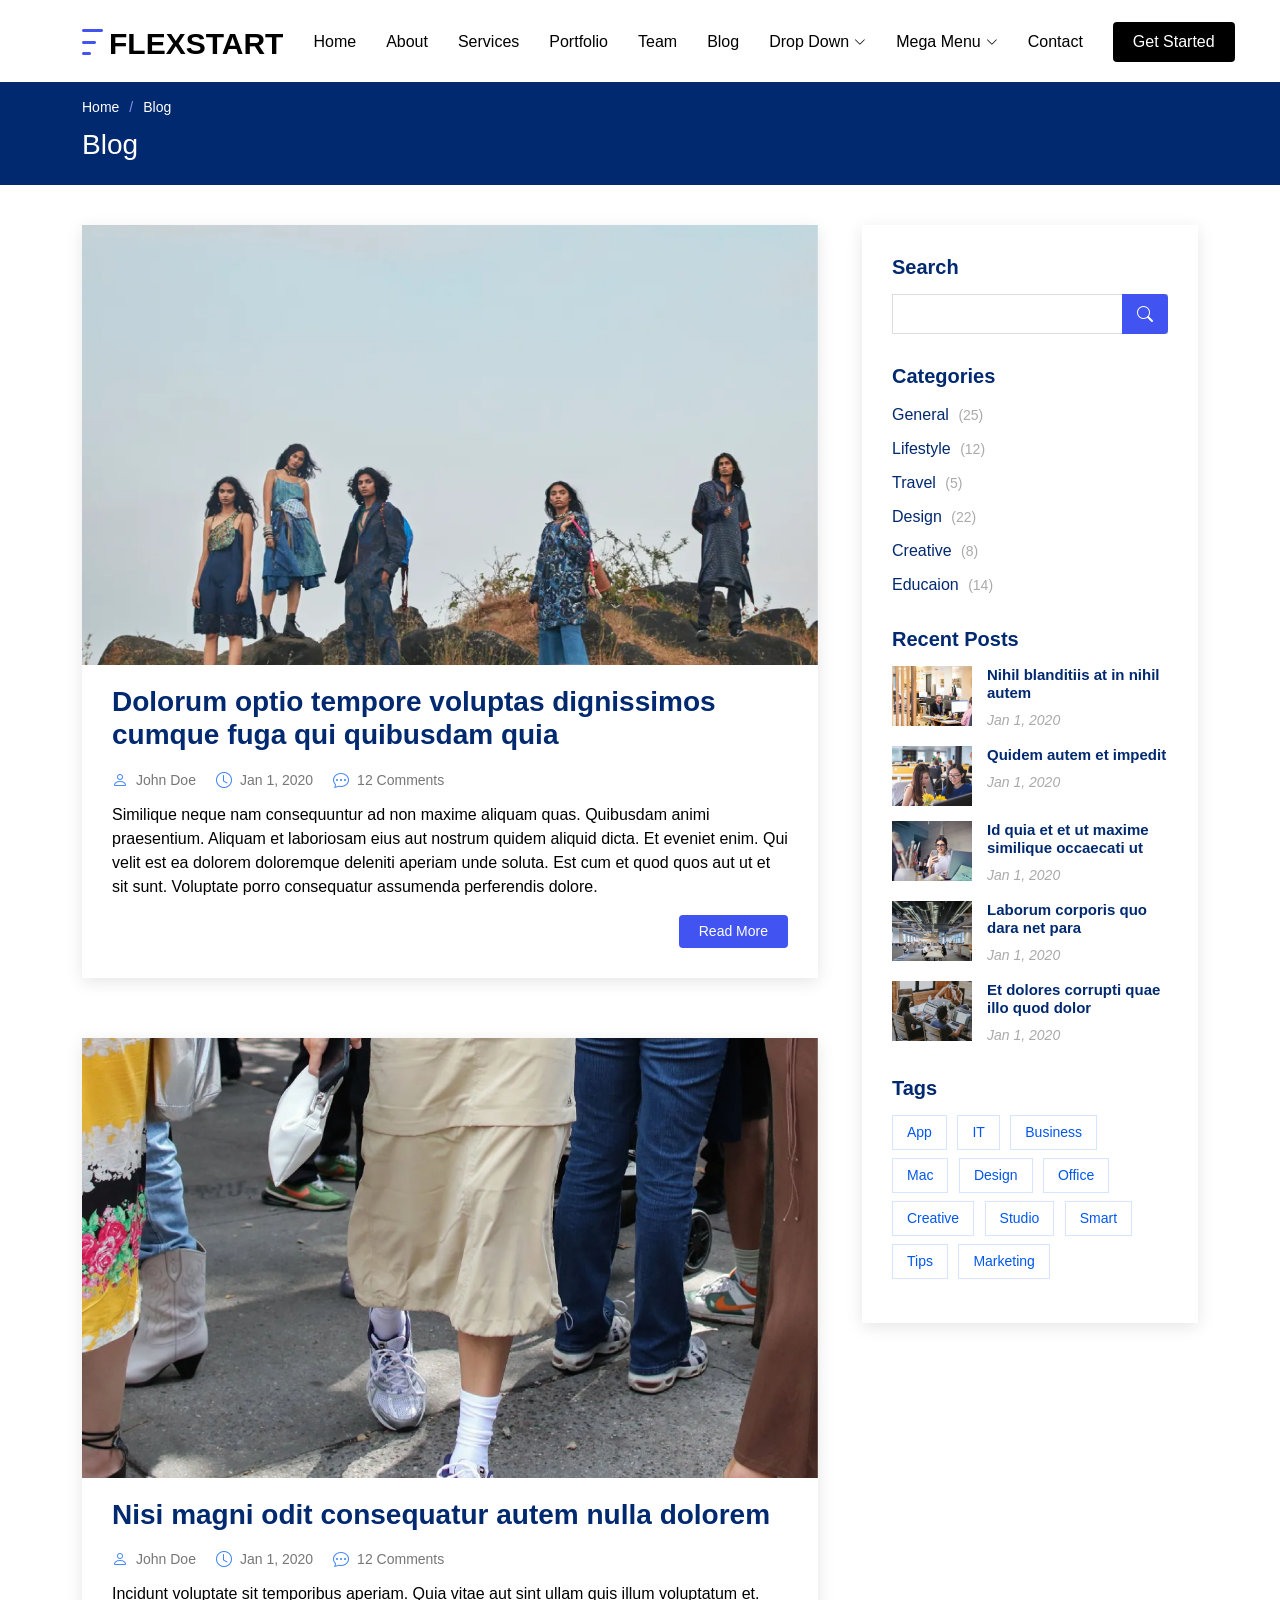
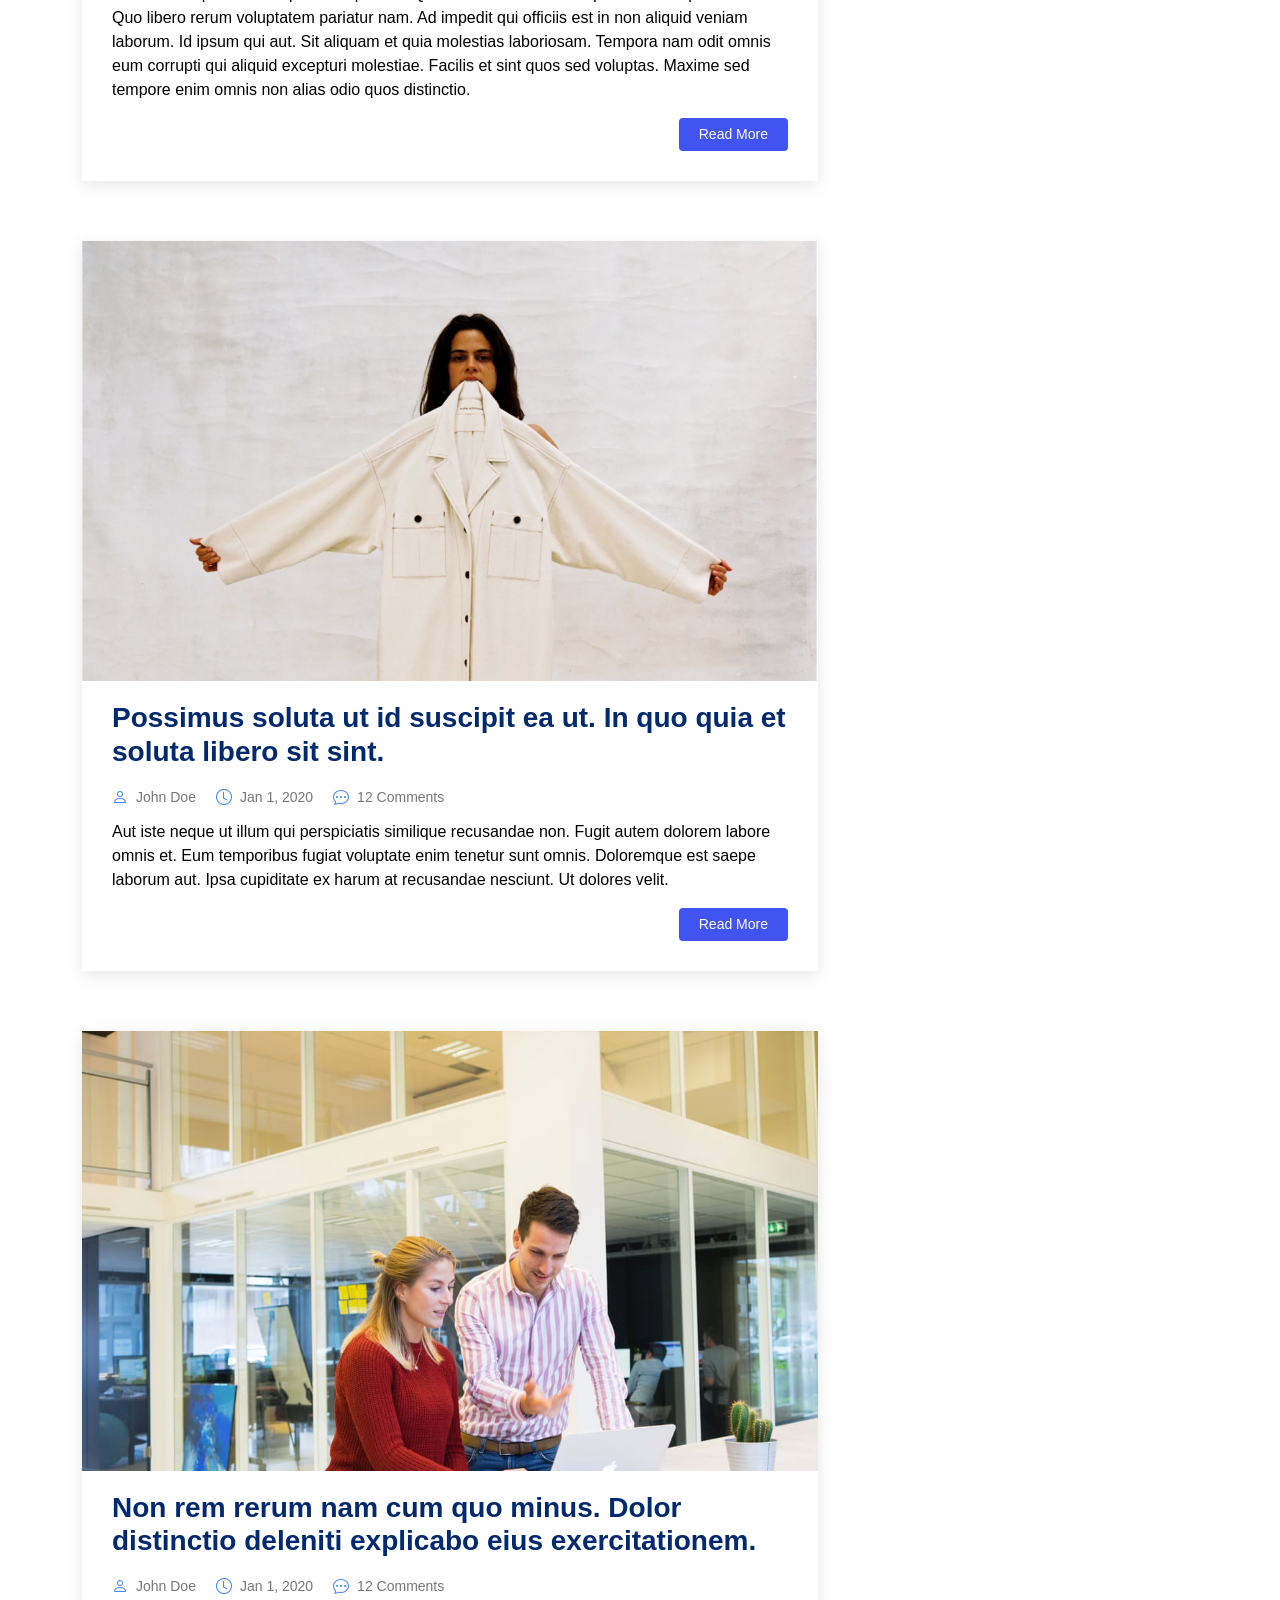
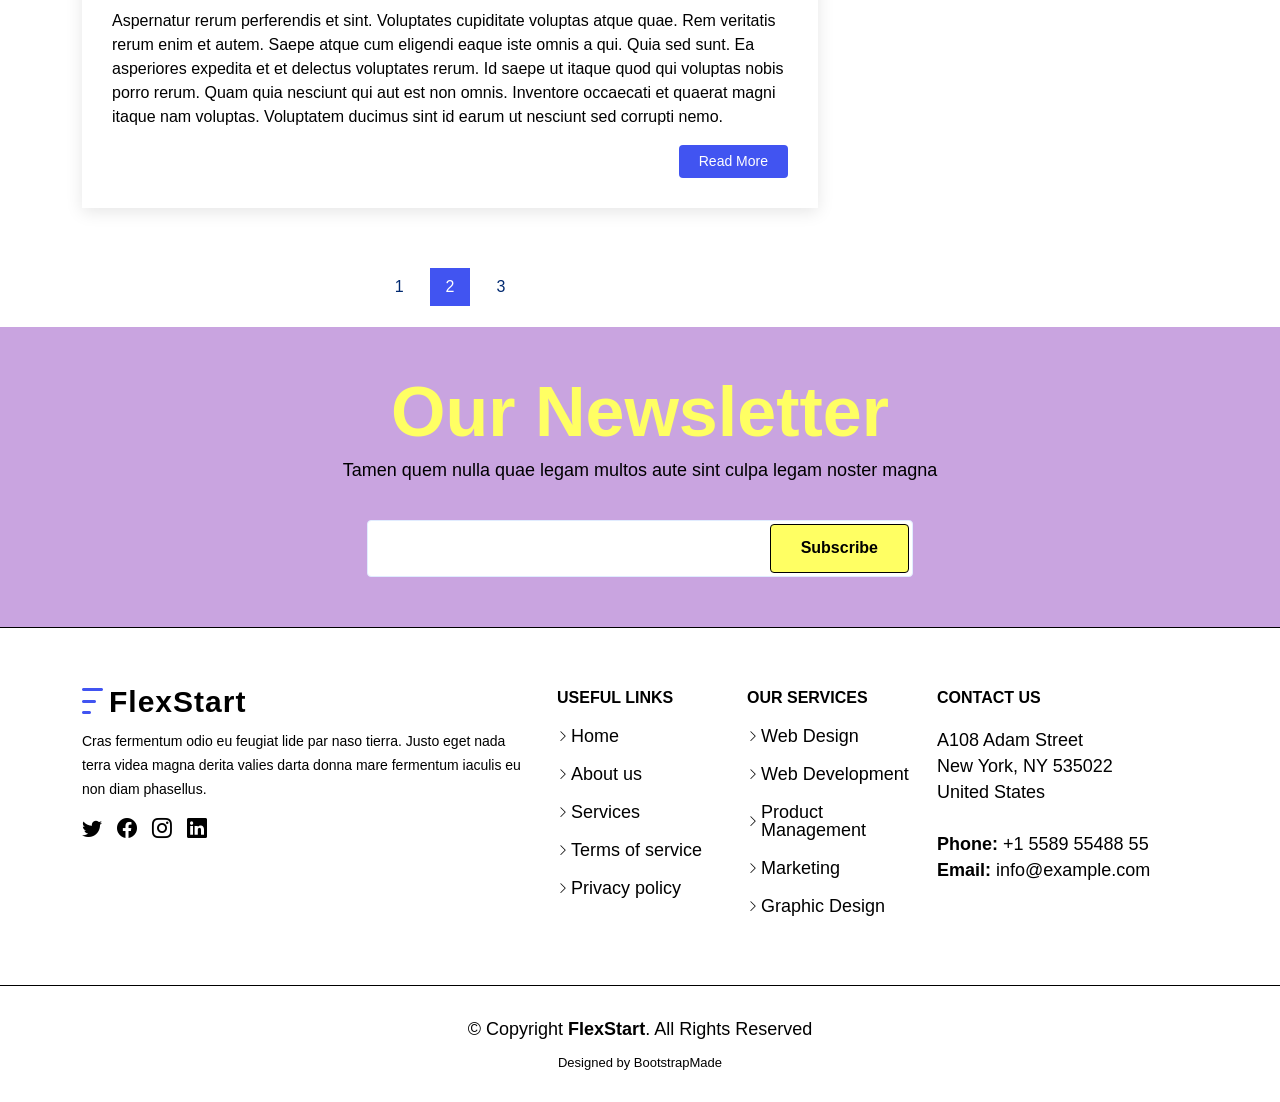
==== blog.html @ 4879cb36 "a ver" ====
<!DOCTYPE html>
<html lang="en">

<head>
  <meta charset="utf-8">
  <meta content="width=device-width, initial-scale=1.0" name="viewport">

  <title>Blog - FlexStart Bootstrap Template</title>
  <meta content="" name="description">
  <meta content="" name="keywords">

  <!-- Favicons -->
  <link href="assets/img/favicon.png" rel="icon">
  <link href="assets/img/apple-touch-icon.png" rel="apple-touch-icon">

  <!-- Google Fonts -->
  <link href="https://fonts.googleapis.com/css?family=Open+Sans:300,300i,400,400i,600,600i,700,700i|Nunito:300,300i,400,400i,600,600i,700,700i|Poppins:300,300i,400,400i,500,500i,600,600i,700,700i" rel="stylesheet">

  <!-- Vendor CSS Files -->
  <link href="assets/vendor/aos/aos.css" rel="stylesheet">
  <link href="assets/vendor/bootstrap/css/bootstrap.min.css" rel="stylesheet">
  <link href="assets/vendor/bootstrap-icons/bootstrap-icons.css" rel="stylesheet">
  <link href="assets/vendor/glightbox/css/glightbox.min.css" rel="stylesheet">
  <link href="assets/vendor/remixicon/remixicon.css" rel="stylesheet">
  <link href="assets/vendor/swiper/swiper-bundle.min.css" rel="stylesheet">

  <!-- Template Main CSS File -->
  <link href="assets/css/style.css" rel="stylesheet">

  <!-- =======================================================
  * Template Name: FlexStart
  * Updated: Jul 27 2023 with Bootstrap v5.3.1
  * Template URL: https://bootstrapmade.com/flexstart-bootstrap-startup-template/
  * Author: BootstrapMade.com
  * License: https://bootstrapmade.com/license/
  ======================================================== -->
</head>

<body>

  <!-- ======= Header ======= -->
  <header id="header" class="header fixed-top">
    <div class="container-fluid container-xl d-flex align-items-center justify-content-between">

      <a href="index.html" class="logo d-flex align-items-center">
        <img src="assets/img/logo.png" alt="">
        <span>FlexStart</span>
      </a>

      <nav id="navbar" class="navbar">
        <ul>
          <li><a class="nav-link scrollto " href="#hero">Home</a></li>
          <li><a class="nav-link scrollto" href="#about">About</a></li>
          <li><a class="nav-link scrollto" href="#services">Services</a></li>
          <li><a class="nav-link scrollto" href="#portfolio">Portfolio</a></li>
          <li><a class="nav-link scrollto" href="#team">Team</a></li>
          <li><a class="active" href="blog.html">Blog</a></li>
          <li class="dropdown"><a href="#"><span>Drop Down</span> <i class="bi bi-chevron-down"></i></a>
            <ul>
              <li><a href="#">Drop Down 1</a></li>
              <li class="dropdown"><a href="#"><span>Deep Drop Down</span> <i class="bi bi-chevron-right"></i></a>
                <ul>
                  <li><a href="#">Deep Drop Down 1</a></li>
                  <li><a href="#">Deep Drop Down 2</a></li>
                  <li><a href="#">Deep Drop Down 3</a></li>
                  <li><a href="#">Deep Drop Down 4</a></li>
                  <li><a href="#">Deep Drop Down 5</a></li>
                </ul>
              </li>
              <li><a href="#">Drop Down 2</a></li>
              <li><a href="#">Drop Down 3</a></li>
              <li><a href="#">Drop Down 4</a></li>
            </ul>
          </li>

          <li class="dropdown megamenu"><a href="#"><span>Mega Menu</span> <i class="bi bi-chevron-down"></i></a>
            <ul>
              <li>
                <a href="#">Column 1 link 1</a>
                <a href="#">Column 1 link 2</a>
                <a href="#">Column 1 link 3</a>
              </li>
              <li>
                <a href="#">Column 2 link 1</a>
                <a href="#">Column 2 link 2</a>
                <a href="#">Column 3 link 3</a>
              </li>
              <li>
                <a href="#">Column 3 link 1</a>
                <a href="#">Column 3 link 2</a>
                <a href="#">Column 3 link 3</a>
              </li>
              <li>
                <a href="#">Column 4 link 1</a>
                <a href="#">Column 4 link 2</a>
                <a href="#">Column 4 link 3</a>
              </li>
            </ul>
          </li>

          <li><a class="nav-link scrollto" href="#contact">Contact</a></li>
          <li><a class="getstarted scrollto" href="#about">Get Started</a></li>
        </ul>
        <i class="bi bi-list mobile-nav-toggle"></i>
      </nav><!-- .navbar -->

    </div>
  </header><!-- End Header -->

  <main id="main">

    <!-- ======= Breadcrumbs ======= -->
    <section class="breadcrumbs">
      <div class="container">

        <ol>
          <li><a href="index.html">Home</a></li>
          <li>Blog</li>
        </ol>
        <h2>Blog</h2>

      </div>
    </section><!-- End Breadcrumbs -->

    <!-- ======= Blog Section ======= -->
    <section id="blog" class="blog">
      <div class="container" data-aos="fade-up">

        <div class="row">

          <div class="col-lg-8 entries">

            <article class="entry">

              <div class="entry-img">
                <img src="assets/img/blog/blog-1.jpg" alt="" class="img-fluid">
              </div>

              <h2 class="entry-title">
                <a href="blog-single.html">Dolorum optio tempore voluptas dignissimos cumque fuga qui quibusdam quia</a>
              </h2>

              <div class="entry-meta">
                <ul>
                  <li class="d-flex align-items-center"><i class="bi bi-person"></i> <a href="blog-single.html">John Doe</a></li>
                  <li class="d-flex align-items-center"><i class="bi bi-clock"></i> <a href="blog-single.html"><time datetime="2020-01-01">Jan 1, 2020</time></a></li>
                  <li class="d-flex align-items-center"><i class="bi bi-chat-dots"></i> <a href="blog-single.html">12 Comments</a></li>
                </ul>
              </div>

              <div class="entry-content">
                <p>
                  Similique neque nam consequuntur ad non maxime aliquam quas. Quibusdam animi praesentium. Aliquam et laboriosam eius aut nostrum quidem aliquid dicta.
                  Et eveniet enim. Qui velit est ea dolorem doloremque deleniti aperiam unde soluta. Est cum et quod quos aut ut et sit sunt. Voluptate porro consequatur assumenda perferendis dolore.
                </p>
                <div class="read-more">
                  <a href="blog-single.html">Read More</a>
                </div>
              </div>

            </article><!-- End blog entry -->

            <article class="entry">

              <div class="entry-img">
                <img src="assets/img/blog/blog-2.jpg" alt="" class="img-fluid">
              </div>

              <h2 class="entry-title">
                <a href="blog-single.html">Nisi magni odit consequatur autem nulla dolorem</a>
              </h2>

              <div class="entry-meta">
                <ul>
                  <li class="d-flex align-items-center"><i class="bi bi-person"></i> <a href="blog-single.html">John Doe</a></li>
                  <li class="d-flex align-items-center"><i class="bi bi-clock"></i> <a href="blog-single.html"><time datetime="2020-01-01">Jan 1, 2020</time></a></li>
                  <li class="d-flex align-items-center"><i class="bi bi-chat-dots"></i> <a href="blog-single.html">12 Comments</a></li>
                </ul>
              </div>

              <div class="entry-content">
                <p>
                  Incidunt voluptate sit temporibus aperiam. Quia vitae aut sint ullam quis illum voluptatum et. Quo libero rerum voluptatem pariatur nam.
                  Ad impedit qui officiis est in non aliquid veniam laborum. Id ipsum qui aut. Sit aliquam et quia molestias laboriosam. Tempora nam odit omnis eum corrupti qui aliquid excepturi molestiae. Facilis et sint quos sed voluptas. Maxime sed tempore enim omnis non alias odio quos distinctio.
                </p>
                <div class="read-more">
                  <a href="blog-single.html">Read More</a>
                </div>
              </div>

            </article><!-- End blog entry -->

            <article class="entry">

              <div class="entry-img">
                <img src="assets/img/blog/blog-3.jpg" alt="" class="img-fluid">
              </div>

              <h2 class="entry-title">
                <a href="blog-single.html">Possimus soluta ut id suscipit ea ut. In quo quia et soluta libero sit sint.</a>
              </h2>

              <div class="entry-meta">
                <ul>
                  <li class="d-flex align-items-center"><i class="bi bi-person"></i> <a href="blog-single.html">John Doe</a></li>
                  <li class="d-flex align-items-center"><i class="bi bi-clock"></i> <a href="blog-single.html"><time datetime="2020-01-01">Jan 1, 2020</time></a></li>
                  <li class="d-flex align-items-center"><i class="bi bi-chat-dots"></i> <a href="blog-single.html">12 Comments</a></li>
                </ul>
              </div>

              <div class="entry-content">
                <p>
                  Aut iste neque ut illum qui perspiciatis similique recusandae non. Fugit autem dolorem labore omnis et. Eum temporibus fugiat voluptate enim tenetur sunt omnis.
                  Doloremque est saepe laborum aut. Ipsa cupiditate ex harum at recusandae nesciunt. Ut dolores velit.
                </p>
                <div class="read-more">
                  <a href="blog-single.html">Read More</a>
                </div>
              </div>

            </article><!-- End blog entry -->

            <article class="entry">

              <div class="entry-img">
                <img src="assets/img/blog/blog-4.jpg" alt="" class="img-fluid">
              </div>

              <h2 class="entry-title">
                <a href="blog-single.html">Non rem rerum nam cum quo minus. Dolor distinctio deleniti explicabo eius exercitationem.</a>
              </h2>

              <div class="entry-meta">
                <ul>
                  <li class="d-flex align-items-center"><i class="bi bi-person"></i> <a href="blog-single.html">John Doe</a></li>
                  <li class="d-flex align-items-center"><i class="bi bi-clock"></i> <a href="blog-single.html"><time datetime="2020-01-01">Jan 1, 2020</time></a></li>
                  <li class="d-flex align-items-center"><i class="bi bi-chat-dots"></i> <a href="blog-single.html">12 Comments</a></li>
                </ul>
              </div>

              <div class="entry-content">
                <p>
                  Aspernatur rerum perferendis et sint. Voluptates cupiditate voluptas atque quae. Rem veritatis rerum enim et autem. Saepe atque cum eligendi eaque iste omnis a qui.
                  Quia sed sunt. Ea asperiores expedita et et delectus voluptates rerum. Id saepe ut itaque quod qui voluptas nobis porro rerum. Quam quia nesciunt qui aut est non omnis. Inventore occaecati et quaerat magni itaque nam voluptas. Voluptatem ducimus sint id earum ut nesciunt sed corrupti nemo.
                </p>
                <div class="read-more">
                  <a href="blog-single.html">Read More</a>
                </div>
              </div>

            </article><!-- End blog entry -->

            <div class="blog-pagination">
              <ul class="justify-content-center">
                <li><a href="#">1</a></li>
                <li class="active"><a href="#">2</a></li>
                <li><a href="#">3</a></li>
              </ul>
            </div>

          </div><!-- End blog entries list -->

          <div class="col-lg-4">

            <div class="sidebar">

              <h3 class="sidebar-title">Search</h3>
              <div class="sidebar-item search-form">
                <form action="">
                  <input type="text">
                  <button type="submit"><i class="bi bi-search"></i></button>
                </form>
              </div><!-- End sidebar search formn-->

              <h3 class="sidebar-title">Categories</h3>
              <div class="sidebar-item categories">
                <ul>
                  <li><a href="#">General <span>(25)</span></a></li>
                  <li><a href="#">Lifestyle <span>(12)</span></a></li>
                  <li><a href="#">Travel <span>(5)</span></a></li>
                  <li><a href="#">Design <span>(22)</span></a></li>
                  <li><a href="#">Creative <span>(8)</span></a></li>
                  <li><a href="#">Educaion <span>(14)</span></a></li>
                </ul>
              </div><!-- End sidebar categories-->

              <h3 class="sidebar-title">Recent Posts</h3>
              <div class="sidebar-item recent-posts">
                <div class="post-item clearfix">
                  <img src="assets/img/blog/blog-recent-1.jpg" alt="">
                  <h4><a href="blog-single.html">Nihil blanditiis at in nihil autem</a></h4>
                  <time datetime="2020-01-01">Jan 1, 2020</time>
                </div>

                <div class="post-item clearfix">
                  <img src="assets/img/blog/blog-recent-2.jpg" alt="">
                  <h4><a href="blog-single.html">Quidem autem et impedit</a></h4>
                  <time datetime="2020-01-01">Jan 1, 2020</time>
                </div>

                <div class="post-item clearfix">
                  <img src="assets/img/blog/blog-recent-3.jpg" alt="">
                  <h4><a href="blog-single.html">Id quia et et ut maxime similique occaecati ut</a></h4>
                  <time datetime="2020-01-01">Jan 1, 2020</time>
                </div>

                <div class="post-item clearfix">
                  <img src="assets/img/blog/blog-recent-4.jpg" alt="">
                  <h4><a href="blog-single.html">Laborum corporis quo dara net para</a></h4>
                  <time datetime="2020-01-01">Jan 1, 2020</time>
                </div>

                <div class="post-item clearfix">
                  <img src="assets/img/blog/blog-recent-5.jpg" alt="">
                  <h4><a href="blog-single.html">Et dolores corrupti quae illo quod dolor</a></h4>
                  <time datetime="2020-01-01">Jan 1, 2020</time>
                </div>

              </div><!-- End sidebar recent posts-->

              <h3 class="sidebar-title">Tags</h3>
              <div class="sidebar-item tags">
                <ul>
                  <li><a href="#">App</a></li>
                  <li><a href="#">IT</a></li>
                  <li><a href="#">Business</a></li>
                  <li><a href="#">Mac</a></li>
                  <li><a href="#">Design</a></li>
                  <li><a href="#">Office</a></li>
                  <li><a href="#">Creative</a></li>
                  <li><a href="#">Studio</a></li>
                  <li><a href="#">Smart</a></li>
                  <li><a href="#">Tips</a></li>
                  <li><a href="#">Marketing</a></li>
                </ul>
              </div><!-- End sidebar tags-->

            </div><!-- End sidebar -->

          </div><!-- End blog sidebar -->

        </div>

      </div>
    </section><!-- End Blog Section -->

  </main><!-- End #main -->

  <!-- ======= Footer ======= -->
  <footer id="footer" class="footer">

    <div class="footer-newsletter">
      <div class="container">
        <div class="row justify-content-center">
          <div class="col-lg-12 text-center">
            <h4>Our Newsletter</h4>
            <p>Tamen quem nulla quae legam multos aute sint culpa legam noster magna</p>
          </div>
          <div class="col-lg-6">
            <form action="" method="post">
              <input type="email" name="email"><input type="submit" value="Subscribe">
            </form>
          </div>
        </div>
      </div>
    </div>

    <div class="footer-top">
      <div class="container">
        <div class="row gy-4">
          <div class="col-lg-5 col-md-12 footer-info">
            <a href="index.html" class="logo d-flex align-items-center">
              <img src="assets/img/logo.png" alt="">
              <span>FlexStart</span>
            </a>
            <p>Cras fermentum odio eu feugiat lide par naso tierra. Justo eget nada terra videa magna derita valies darta donna mare fermentum iaculis eu non diam phasellus.</p>
            <div class="social-links mt-3">
              <a href="#" class="twitter"><i class="bi bi-twitter"></i></a>
              <a href="#" class="facebook"><i class="bi bi-facebook"></i></a>
              <a href="#" class="instagram"><i class="bi bi-instagram"></i></a>
              <a href="#" class="linkedin"><i class="bi bi-linkedin"></i></a>
            </div>
          </div>

          <div class="col-lg-2 col-6 footer-links">
            <h4>Useful Links</h4>
            <ul>
              <li><i class="bi bi-chevron-right"></i> <a href="#">Home</a></li>
              <li><i class="bi bi-chevron-right"></i> <a href="#">About us</a></li>
              <li><i class="bi bi-chevron-right"></i> <a href="#">Services</a></li>
              <li><i class="bi bi-chevron-right"></i> <a href="#">Terms of service</a></li>
              <li><i class="bi bi-chevron-right"></i> <a href="#">Privacy policy</a></li>
            </ul>
          </div>

          <div class="col-lg-2 col-6 footer-links">
            <h4>Our Services</h4>
            <ul>
              <li><i class="bi bi-chevron-right"></i> <a href="#">Web Design</a></li>
              <li><i class="bi bi-chevron-right"></i> <a href="#">Web Development</a></li>
              <li><i class="bi bi-chevron-right"></i> <a href="#">Product Management</a></li>
              <li><i class="bi bi-chevron-right"></i> <a href="#">Marketing</a></li>
              <li><i class="bi bi-chevron-right"></i> <a href="#">Graphic Design</a></li>
            </ul>
          </div>

          <div class="col-lg-3 col-md-12 footer-contact text-center text-md-start">
            <h4>Contact Us</h4>
            <p>
              A108 Adam Street <br>
              New York, NY 535022<br>
              United States <br><br>
              <strong>Phone:</strong> +1 5589 55488 55<br>
              <strong>Email:</strong> info@example.com<br>
            </p>

          </div>

        </div>
      </div>
    </div>

    <div class="container">
      <div class="copyright">
        &copy; Copyright <strong><span>FlexStart</span></strong>. All Rights Reserved
      </div>
      <div class="credits">
        <!-- All the links in the footer should remain intact. -->
        <!-- You can delete the links only if you purchased the pro version. -->
        <!-- Licensing information: https://bootstrapmade.com/license/ -->
        <!-- Purchase the pro version with working PHP/AJAX contact form: https://bootstrapmade.com/flexstart-bootstrap-startup-template/ -->
        Designed by <a href="https://bootstrapmade.com/">BootstrapMade</a>
      </div>
    </div>
  </footer><!-- End Footer -->

  <a href="#" class="back-to-top d-flex align-items-center justify-content-center"><i class="bi bi-arrow-up-short"></i></a>

  <!-- Vendor JS Files -->
  <script src="assets/vendor/purecounter/purecounter_vanilla.js"></script>
  <script src="assets/vendor/aos/aos.js"></script>
  <script src="assets/vendor/bootstrap/js/bootstrap.bundle.min.js"></script>
  <script src="assets/vendor/glightbox/js/glightbox.min.js"></script>
  <script src="assets/vendor/isotope-layout/isotope.pkgd.min.js"></script>
  <script src="assets/vendor/swiper/swiper-bundle.min.js"></script>
  <script src="assets/vendor/php-email-form/validate.js"></script>

  <!-- Template Main JS File -->
  <script src="assets/js/main.js"></script>

</body>

</html>
---- assets/css/style.css ----
/**
* Template Name: FlexStart
* Updated: Jul 27 2023 with Bootstrap v5.3.1
* Template URL: https://bootstrapmade.com/flexstart-bootstrap-startup-template/
* Author: BootstrapMade.com
* License: https://bootstrapmade.com/license/
*/

/*--------------------------------------------------------------
# General
--------------------------------------------------------------*/
:root {
  scroll-behavior: smooth;
}

body {
  font-family:'Space Grotesk', sans-serif;
  
  color: #000000;
}

a {
  color: #000000;
  text-decoration: none;
}

a:hover {
  color: #000000;
  text-decoration: none;
}

h1,
h2, 
h3,
h4,
h5,
h6 {
  font-family:'Space Grotesk', sans-serif;
}

/*--------------------------------------------------------------
# Sections
--------------------------------------------------------------*/
section {
  padding: 60px 0;
  overflow: hidden;
}

.section-header {
  text-align: center;
  padding-bottom: 40px;
}

.section-header h2 {
  font-size: 13px;
  letter-spacing: 1px;
  font-weight: 300;
  margin: 0;
  color: #000000;
  text-transform: ;
}

.section-header p {
  margin: 10px 0 0 0;
  padding: 0;
  font-size: 38px;
  line-height: 42px;
  font-weight: 700;
  text-transform: uppercase;
  color: #000000;
}

@media (max-width: 768px) {
  .section-header p {
    font-size: 28px;
    line-height: 32px;
  }
}

/*--------------------------------------------------------------
# Breadcrumbs
--------------------------------------------------------------*/
.breadcrumbs {
  padding: 15px 0;
  background: #012970;
  min-height: 40px;
  margin-top: 82px;
  color: #fff;
}

@media (max-width: 992px) {
  .breadcrumbs {
    margin-top: 57px;
  }
}

.breadcrumbs h2 {
  font-size: 28px;
  font-weight: 500;
}

.breadcrumbs ol {
  display: flex;
  flex-wrap: wrap;
  list-style: none;
  padding: 0 0 10px 0;
  margin: 0;
  font-size: 14px;
}

.breadcrumbs ol a {
  color: #fff;
  transition: 0.3s;
}

.breadcrumbs ol a:hover {
  text-decoration: underline;
}

.breadcrumbs ol li+li {
  padding-left: 10px;
}

.breadcrumbs ol li+li::before {
  display: inline-block;
  padding-right: 10px;
  color: #8894f6;
  content: "/";
}

/*--------------------------------------------------------------
# Back to top button
--------------------------------------------------------------*/
.back-to-top {
  position: fixed;
  visibility: hidden;
  opacity: 0;
  right: 15px;
  bottom: 15px;
  z-index: 99999;
  background: #4154f1;
  width: 40px;
  height: 40px;
  border-radius: 4px;
  transition: all 0.4s;
}

.back-to-top i {
  font-size: 24px;
  color: #fff;
  line-height: 0;
}

.back-to-top:hover {
  background: #6776f4;
  color: #fff;
}

.back-to-top.active {
  visibility: visible;
  opacity: 1;
}

/*--------------------------------------------------------------
# Disable aos animation delay on mobile devices
--------------------------------------------------------------*/
@media screen and (max-width: 768px) {
  [data-aos-delay] {
    transition-delay: 0 !important;
  }
}

/*--------------------------------------------------------------
# Header
--------------------------------------------------------------*/
.header {
  transition: all 0.5s;
  z-index: 997;
  padding: 20px 0;
}

.header.header-scrolled {
  background: #fff;
  padding: 15px 0;
  box-shadow: 0px 2px 20px rgba(1, 41, 112, 0.1);
}

.header .logo {
  line-height: 0;
}

.header .logo img {
  max-height: 40px;
  margin-right: 6px;
}

.header .logo span {
  font-size: 30px;
  font-weight: 700;
  font-weight: bolder;
  text-transform: uppercase;
  color: #000000;
  font-family: "Space Grotesk", sans-serif;
  margin-top: 3px;
}

/*--------------------------------------------------------------
# Navigation Menu
--------------------------------------------------------------*/
/**
* Desktop Navigation 
*/
.navbar {
  padding: 0;
}

.navbar ul {
  margin: 0;
  padding: 0;
  display: flex;
  list-style: none;
  align-items: center;
}

.navbar li {
  position: relative;
}

.navbar a,z
.navbar a:focus {
  display: flex;
  align-items: center;
  justify-content: space-between;
  padding: 10px 0 10px 30px;
  font-family: 'space grotesk', sans-serif;
  font-size: 16px;
  font-weight: 300;
  color: #000000;
  white-space: nowrap;
  transition: 0.3s;
}

.navbar a i,
.navbar a:focus i {
  font-size: 12px;
  line-height: 0;
  margin-left: 5px;
}

.navbar a:hover,
.navbar .active,
.navbar .active:focus,
.navbar li:hover>a {
  color: #000000;
}

.navbar .getstarted,
.navbar .getstarted:focus {
  background: #000000;
  padding: 8px 20px;
  margin-left: 30px;
  border-radius: 4px;
  color: #fff;
}

.navbar .getstarted:hover,
.navbar .getstarted:focus:hover {
  color: #fff;
  background: #010101;
}

.navbar .dropdown ul {
  display: block;
  position: absolute;
  left: 14px;
  top: calc(100% + 30px);
  margin: 0;
  padding: 10px 0;
  z-index: 99;
  opacity: 0;
  visibility: hidden;
  background: #fff;
  box-shadow: 0px 0px 30px rgba(127, 137, 161, 0.25);
  transition: 0.3s;
  border-radius: 4px;
}

.navbar .dropdown ul li {
  min-width: 200px;
}

.navbar .dropdown ul a {
  padding: 10px 20px;
  font-size: 15px;
  text-transform: none;
  font-weight: 600;
}

.navbar .dropdown ul a i {
  font-size: 12px;
}

.navbar .dropdown ul a:hover,
.navbar .dropdown ul .active:hover,
.navbar .dropdown ul li:hover>a {
  color: #000000;
}

.navbar .dropdown:hover>ul {
  opacity: 1;
  top: 100%;
  visibility: visible;
}

.navbar .megamenu {
  position: static;
}

.navbar .megamenu ul {
  margin-top: 5px;
  right: 0;
  padding: 10px;
  display: flex;
}

.navbar .megamenu ul li {
  flex: 1;
}

.navbar .megamenu ul li a,
.navbar .megamenu ul li:hover>a {
  color: #000000;
}

.navbar .megamenu ul li a:hover,
.navbar .megamenu ul li .active,
.navbar .megamenu ul li .active:hover {
  color: #00000;
}

.navbar .dropdown .dropdown ul {
  top: 0;
  left: calc(100% - 30px);
  visibility: hidden;
}

.navbar .dropdown .dropdown:hover>ul {
  opacity: 1;
  top: 0;
  left: 100%;
  visibility: visible;
}

@media (max-width: 1366px) {
  .navbar .dropdown .dropdown ul {
    left: -90%;
  }

  .navbar .dropdown .dropdown:hover>ul {
    left: -100%;
  }
}

/**
* Mobile Navigation 
*/
.mobile-nav-toggle {
  color: #012970;
  font-size: 28px;
  cursor: pointer;
  display: none;
  line-height: 0;
  transition: 0.5s;
}

.mobile-nav-toggle.bi-x {
  color: #fff;
}

@media (max-width: 1200px) {
  .mobile-nav-toggle {
    display: block;
  }

  .navbar ul {
    display: none;
  }
}

.navbar-mobile {
  position: fixed;
  overflow: hidden;
  top: 0;
  right: 0;
  left: 0;
  bottom: 0;
  background: rgba(1, 22, 61, 0.9);
  transition: 0.3s;
}

.navbar-mobile .mobile-nav-toggle {
  position: absolute;
  top: 15px;
  right: 15px;
}

.navbar-mobile ul {
  display: block;
  position: absolute;
  top: 55px;
  right: 15px;
  bottom: 15px;
  left: 15px;
  padding: 10px 0;
  border-radius: 10px;
  background-color: #fff;
  overflow-y: auto;
  transition: 0.3s;
}

.navbar-mobile a,
.navbar-mobile a:focus {
  padding: 10px 20px;
  font-size: 15px;
  color: #012970;
}

.navbar-mobile a:hover,
.navbar-mobile .active,
.navbar-mobile li:hover>a {
  color: #4154f1;
}

.navbar-mobile .getstarted,
.navbar-mobile .getstarted:focus {
  margin: 15px;
}

.navbar-mobile .dropdown ul {
  position: static;
  display: none;
  margin: 10px 20px;
  padding: 10px 0;
  z-index: 99;
  opacity: 1;
  visibility: visible;
  background: #fff;
  box-shadow: 0px 0px 30px rgba(127, 137, 161, 0.25);
}

.navbar-mobile .dropdown ul li {
  min-width: 200px;
}

.navbar-mobile .dropdown ul a {
  padding: 10px 20px;
}

.navbar-mobile .dropdown ul a i {
  font-size: 12px;
}

.navbar-mobile .dropdown ul a:hover,
.navbar-mobile .dropdown ul .active:hover,
.navbar-mobile .dropdown ul li:hover>a {
  color: #4154f1;
}

.navbar-mobile .dropdown>.dropdown-active {
  display: block;
}

/*--------------------------------------------------------------
# Hero Section
--------------------------------------------------------------*/
.hero {
  width: 100%;
  height: 100vh;
  background: url(../img/hero-bg.png) top center no-repeat;
  background-size: cover;
}

.hero h1 {
  margin: 0;
  font-size: 58px;
  font-weight: 700;
  -webkit-text-stroke-width: 2px;
   -webkit-text-stroke-color: black;
  color: #000000;
  text-transform: uppercase;
}

.hero h2 {
  color: #000000;
  margin: 15px 0 0 0;
  font-size: 25px;
  font-family: Space Grotesk', sans-serif;
  font weight: 300
}

.hero .btn-get-started {
  margin-top: 30px;
  line-height: 0;
  padding: 15px 40px;
  text-transform: uppercase;
  border-radius: 4px;
  transition: 0.5s;
  color: #000000;
  border: 1px solid #000000;
  background: #FFFF63;
  box-shadow: 0px 5px 30px rgba(255, 255, 255, 0.4);
}

.hero .btn-get-started span {
  font-family: "Space Grotesk", sans-serif;
  font-weight: 600;
  font-size: 16px;
  letter-spacing: 1px;
}

.hero .btn-get-started i {
  margin-left: 5px;
  font-size: 18px;
  transition: 0.3s;
}

.hero .btn-get-started:hover i {
  transform: translateX(5px);
}

.hero .hero-img {
  text-align: right;
}

@media (min-width: 1024px) {
  .hero {
    background-attachment: fixed;
  }
}

@media (max-width: 991px) {
  .hero {
    height: auto;
    padding: 120px 0 60px 0;
  }

  .hero .hero-img {
    text-align: center;
    margin-top: 80px;
  }

  .hero .hero-img img {
    width: 80%;
  }
}

@media (max-width: 768px) {
  .hero {
    text-align: center;
  }

  .hero h1 {
    font-size: 32px;
  }

  .hero h2 {
    font-size: 24px;
  }

  .hero .hero-img img {
    width: 100%;
  }
}

/*--------------------------------------------------------------
# Index Page
--------------------------------------------------------------*/
/*--------------------------------------------------------------
# About
--------------------------------------------------------------*/
.about .content {
  background-color: #f6f9ff;
  padding: 40px;
}

.about h3 {
  font-size: 14px;
  font-weight: 700;
  color: #000000;
  text-transform: uppercase;
}

.about h2 {
  font-size: 24px;
  font-weight: 700;
  color: #000000;
}

.about p {
  margin: 15px 0 30px 0;
  line-height: 24px;
}

.about .btn-read-more {
  line-height: 0;
  padding: 15px 40px;
  border-radius: 4px;
  transition: 0.5s;
  color: #fff;
  background: #000000;
 box-shadow: 0px 5px 25px rgba(65, 84, 241, 0.3); --> 
}

.about .btn-read-more span {
  font-family: "Space Grotesk", sans-serif;
  font-weight: 600;
  font-size: 16px;
  letter-spacing: 1px;
}

.about .btn-read-more i {
  margin-left: 5px;
  font-size: 18px;
  transition: 0.3s;
  
}

.about .btn-read-more:hover i {
  transform: translateX(5px);
}

/*--------------------------------------------------------------
# Values
--------------------------------------------------------------*/
.values .box {
  padding: 30px;
box-shadow: 0px 0 5px rgba(1, 41, 112, 0.08); 
  text-align: center;
  transition: 0.3s; 
  height: 100%;
  border: 1px solid #000000;
}

.values .box img {
  padding: 30px 50px;
  transition: 0.5s;
  transform: scale(1.1);
  
}

.values .box h3 {
  font-size: 24px;
  color: #000000;
  font-weight: 700;
  margin-bottom: 18px;
  text-transform: uppercase;
}

/*-.values .box:hover {
  box-shadow: 0px 0 30px rgba(1, 41, 112, 0.08);
}

.values .box:hover img {
  transform: scale(1);
}

/*--------------------------------------------------------------
# Counts
--------------------------------------------------------------*/
.counts {
  padding: 70px 0 60px;
}

.counts .count-box {
  display: flex;
  align-items: center;
  padding: 30px;
  width: 100%;
  background: #fff;
  box-shadow: 0px 0 30px rgba(1, 41, 112, 0.08);
}

.counts .count-box i {
  font-size: 42px;
  line-height: 0;
  margin-right: 20px;
  color: #F8561B;
}

.counts .count-box span {
  font-size: 36px;
  display: block;
  font-weight: 600;
  color: #F8561B;
}

.counts .count-box p {
  padding: 0;
  margin: 0;
  font-family: "Space Grotesk", sans-serif;
  font-size: 14px;
}

/*--------------------------------------------------------------
# Features
--------------------------------------------------------------*/
.features .feature-box {
  padding: 24px 20px;
  transition: 0.3s;
  border: 1px solid #000000;
  height: 100%;
}

.features .feature-box h3 {
  font-size: 18px;
  color: #000000;
  font-weight: 300;
  margin: 0;
}

.features .feature-box i {
  line-height: 0;
  background: #fff;
  padding: 4px;
  margin-right: 10px;
  font-size: 24px;
  border-radius: 3px;
  transition: 0.3s;
}

.features .feature-box:hover i {
  background: #000000;
  color: #fff;
  border: 1px solid #000000;
}

.features .feture-tabs {
  margin-top: 120px;
}

.features .feture-tabs h3 {
  color: #000000;
  font-weight: 700;
  font-size: 32px;
  margin-bottom: 10px;
}

@media (max-width: 768px) {
  .features .feture-tabs h3 {
    font-size: 28px;
  }
}

.features .feture-tabs .nav-pills {
  border-bottom: 1px solid #eee;
}

.features .feture-tabs .nav-link {
  background: none;
  text-transform: uppercase;
  font-size: 15px;
  font-weight: 600;
  color: #000000;
  padding: 12px 0;
  margin-right: 25px;
  margin-bottom: -2px;
  border-radius: 0;
}

.features .feture-tabs .nav-link.active {
  color: #000000;
  border-bottom: 3px solid #F8561B;
}

.features .feture-tabs .tab-content h4 {
  font-size: 18px;
  margin: 0;
  font-weight: 700;
  color: #000000;
}

.features .feture-tabs .tab-content i {
  font-size: 24px;
  line-height: 0;
  margin-right: 8px;
  color: #000000;
}

.features .feature-icons {
  margin-top: 120px;
}

.features .feature-icons h3 {
  color: #000000;
  font-weight: 700;
  font-size: 32px;
  margin-bottom: 20px;
  text-align: center;
}

@media (max-width: 768px) {
  .features .feature-icons h3 {
    font-size: 28px;
  }
}

.features .feature-icons .content .icon-box {
  display: flex;
}

.features .feature-icons .content .icon-box h4 {
  font-size: 20px;
  font-weight: 700;
  margin: 0 0 10px 0;
  color: #000000;
}

.features .feature-icons .content .icon-box i {
  font-size: 44px;
  line-height: 44px;
  color: #000000;
  margin-right: 15px;
}

.features .feature-icons .content .icon-box p {
  font-size: 15px;
  color: #000000;
}

/*--------------------------------------------------------------
 # Services


.services .service-box { 
  box-shadow: 0px 0 30px rgba(1, 41, 112, 0.08);
  height: 100%;
  padding: 60px 30px;
  text-align: center;
  transition: 0.3s;
  border-radius: 5px;
} 

.services .service-box .icon {
  font-size: 36px;
  padding: 40px 20px;
  border-radius: 4px;
  position: relative;
  margin-bottom: 25px;
  display: inline-block;
  line-height: 0;
  transition: 0.3s;
}

.services .service-box h3 {
  color: #444444;
  font-weight: 700;
}

.services .service-box .read-more {
  display: inline-flex;
  align-items: center;
  justify-content: center;
  font-weight: 600;
  font-size: 16px;
  padding: 8px 20px;
}

.services .service-box .read-more i {
  line-height: 0;
  margin-left: 5px;
  font-size: 18px;
}

.services .service-box.blue {
  border-bottom: 3px solid #2db6fa;
}

.services .service-box.blue .icon {
  color: #2db6fa;
  background: #dbf3fe;
}

.services .service-box.blue .read-more {
  color: #2db6fa;
}

.services .service-box.blue:hover {
  background: #2db6fa;
}

.services .service-box.orange {
  border-bottom: 3px solid #f68c09;
}

.services .service-box.orange .icon {
  color: #f68c09;
  background: #fde3c4;
}

.services .service-box.orange .read-more {
  color: #f68c09;
}

.services .service-box.orange:hover {
  background: #f68c09;
}

.services .service-box.green {
  border-bottom: 3px solid #08da4e;
}

.services .service-box.green .icon {
  color: #08da4e;
  background: #cffddf;
}

.services .service-box.green .read-more {
  color: #08da4e;
}

.services .service-box.green:hover {
  background: #08da4e;
}

.services .service-box.red {
  border-bottom: 3px solid #e9222c;
}

.services .service-box.red .icon {
  color: #e9222c;
  background: #fef7f8;
}

.services .service-box.red .read-more {
  color: #e9222c;
}

.services .service-box.red:hover {
  background: #e9222c;
}

.services .service-box.purple {
  border-bottom: 3px solid #b50edf;
}

.services .service-box.purple .icon {
  color: #b50edf;
  background: #f8e4fd;
}

.services .service-box.purple .read-more {
  color: #b50edf;
}

.services .service-box.purple:hover {
  background: #b50edf;
}

.services .service-box.pink {
  border-bottom: 3px solid #f51f9c;
}

.services .service-box.pink .icon {
  color: #f51f9c;
  background: #feecf7;
}

.services .service-box.pink .read-more {
  color: #f51f9c;
}

.services .service-box.pink:hover {
  background: #f51f9c;
}

.services .service-box:hover h3,
.services .service-box:hover p,
.services .service-box:hover .read-more {
  color: #fff;
}

.services .service-box:hover .icon {
  background: #fff;
}
-->
--------------------------------------------------------------*/

/*--------------------------------------------------------------
# Pricing
--------------------------------------------------------------*/
.pricing .box {
  padding: 40px 20px;
  background: #fff;
  text-align: center;
  box-shadow: 0px 0 30px rgba(1, 41, 112, 0.08);
  border-radius: 4px;
  position: relative;
  overflow: hidden;
  border: 1px solid #000000;
  transition: 0.3s;
}

.pricing .box:hover {
  transform: scale(1.1);
  box-shadow: 0px 0 30px rgba(1, 41, 112, 0.1);
}

.pricing h3 {
  font-weight: 700;
  font-size: 18px;
  margin-bottom: 15px;
}

.pricing .price {
  font-size: 36px;
  color: #000000;
  font-weight: 700;
  font-family: "Space Grotesk", sans-serif;
}

.pricing .price sup {
  font-size: 20px;
  top: -15px;
  left: -3px;
}

.pricing .price span {
  color: #bababa;
  font-size: 16px;
  font-weight: 300;
}

.pricing img {
  padding: 30px 40px;
}

.pricing ul {
  padding: 0;
  list-style: none;
  color: #000000;
  text-align: center;
  line-height: 26px;
  font-size: 16px;
  margin-bottom: 25px;
}

.pricing ul li {
  padding-bottom: 10px;
}

.pricing ul .na {
  color: #ccc;
  text-decoration: line-through;
}

.pricing .btn-buy {
  display: inline-block;
  padding: 8px 40px 10px 40px;
  border-radius: 5px;
  color: #000000;
  transition: none;
  font-size: 16px;
  font-weight: 400;
  font-family: "Space Grotesk", sans-serif;
  font-weight: 600;
  transition: 0.3s;
  border: 1px solid #000000;
  background-color: #FFFF63;
}

.pricing .btn-buy:hover {
  background: #4154f1;
  color: #fff;
}

.pricing .featured {
  width: 200px;
  position: absolute;
  top: 18px;
  right: -68px;
  transform: rotate(45deg);
  z-index: 1;
  font-size: 14px;
  padding: 1px 0 3px 0;
  background: #4154f1;
  color: #fff;
}

/*--------------------------------------------------------------
# F.A.Q
--------------------------------------------------------------*/
.faq .accordion-collapse {
  border: 0;

}

.faq .accordion-button {
  padding: 15px 15px 20px 0;
  font-weight: 600;
  border: 0;
  font-size: 18px;
  color: #444444;
  text-align: left;
}

.faq .accordion-button:focus {
  box-shadow: none;
}

.faq .accordion-button:not(.collapsed) {
  background: none;
  color: #4154f1;
  border-bottom: 0;
}

.faq .accordion-body {
  padding: 0 0 25px 0;
  border: 0;
}


/*--------------------------------------------------------------
# Portfolio
--------------------------------------------------------------*/
.portfolio #portfolio-flters {
  padding: 0;
  margin: 0 auto 25px auto;
  list-style: none;
  text-align: center;
  background: white;
  border-radius: 50px;
  padding: 2px 15px;
}

.portfolio #portfolio-flters li {
  cursor: pointer;
  display: inline-block;
  padding: 8px 20px 10px 20px;
  font-size: 15px;
  font-weight: 600;
  line-height: 1;
  color: #444444;
  margin: 0 4px 8px 4px;
  transition: 0.3s;
  border-radius: 50px;
  border: 1px solid #fff;
}

.portfolio #portfolio-flters li:hover,
.portfolio #portfolio-flters li.filter-active {
  color: #4154f1;
  border-color: #4154f1;
}

.portfolio #portfolio-flters li:last-child {
  margin-right: 0;
}

.portfolio .portfolio-wrap {
  transition: 0.3s;
  position: relative;
  overflow: hidden;
  z-index: 1;
  background: rgba(255, 255, 255, 0.75);
}

.portfolio .portfolio-wrap::before {
  content: "";
  background: rgba(255, 255, 255, 0.75);
  position: absolute;
  left: 30px;
  right: 30px;
  top: 30px;
  bottom: 30px;
  transition: all ease-in-out 0.3s;
  z-index: 2;
  opacity: 0;
}

.portfolio .portfolio-wrap img {
  transition: 1s;
}

.portfolio .portfolio-wrap .portfolio-info {
  opacity: 0;
  position: absolute;
  top: 0;
  left: 0;
  right: 0;
  bottom: 0;
  text-align: center;
  z-index: 3;
  transition: all ease-in-out 0.3s;
  display: flex;
  flex-direction: column;
  justify-content: center;
  align-items: center;
}

.portfolio .portfolio-wrap .portfolio-info::before {
  display: block;
  content: "";
  width: 48px;
  height: 48px;
  position: absolute;
  top: 35px;
  left: 35px;
  border-top: 3px solid rgba(1, 41, 112, 0.2);
  border-left: 3px solid rgba(1, 41, 112, 0.2);
  transition: all 0.5s ease 0s;
  z-index: 9994;
}

.portfolio .portfolio-wrap .portfolio-info::after {
  display: block;
  content: "";
  width: 48px;
  height: 48px;
  position: absolute;
  bottom: 35px;
  right: 35px;
  border-bottom: 3px solid rgba(1, 41, 112, 0.2);
  border-right: 3px solid rgba(1, 41, 112, 0.2);
  transition: all 0.5s ease 0s;
  z-index: 9994;
}

.portfolio .portfolio-wrap .portfolio-info h4 {
  font-size: 20px;
  color: #012970;
  font-weight: 700;
}

.portfolio .portfolio-wrap .portfolio-info p {
  color: #012970;
  font-weight: 600;
  font-size: 14px;
  text-transform: uppercase;
  padding: 0;
  margin: 0;
}

.portfolio .portfolio-wrap .portfolio-links {
  text-align: center;
  z-index: 4;
}

.portfolio .portfolio-wrap .portfolio-links a {
  color: #fff;
  background: #4154f1;
  margin: 10px 2px;
  width: 36px;
  height: 36px;
  display: inline-flex;
  align-items: center;
  justify-content: center;
  border-radius: 50%;
  transition: 0.3s;
}

.portfolio .portfolio-wrap .portfolio-links a i {
  font-size: 24px;
  line-height: 0;
}

.portfolio .portfolio-wrap .portfolio-links a:hover {
  background: #5969f3;
}

.portfolio .portfolio-wrap:hover img {
  transform: scale(1.1);
}

.portfolio .portfolio-wrap:hover::before {
  top: 0;
  left: 0;
  right: 0;
  bottom: 0;
  opacity: 1;
}

.portfolio .portfolio-wrap:hover .portfolio-info {
  opacity: 1;
}

.portfolio .portfolio-wrap:hover .portfolio-info::before {
  top: 15px;
  left: 15px;
}

.portfolio .portfolio-wrap:hover .portfolio-info::after {
  bottom: 15px;
  right: 15px;
}

/*--------------------------------------------------------------
# Portfolio Details
--------------------------------------------------------------*/
.portfolio-details {
  padding-top: 40px;
}

.portfolio-details .portfolio-details-slider img {
  width: 100%;
}

.portfolio-details .portfolio-details-slider .swiper-pagination {
  margin-top: 20px;
  position: relative;
}

.portfolio-details .portfolio-details-slider .swiper-pagination .swiper-pagination-bullet {
  width: 12px;
  height: 12px;
  background-color: #fff;
  opacity: 1;
  border: 1px solid #4154f1;
}

.portfolio-details .portfolio-details-slider .swiper-pagination .swiper-pagination-bullet-active {
  background-color: #4154f1;
}

.portfolio-details .portfolio-info {
  padding: 30px;
  box-shadow: 0px 0 30px rgba(1, 41, 112, 0.08);
}

.portfolio-details .portfolio-info h3 {
  font-size: 22px;
  font-weight: 700;
  margin-bottom: 20px;
  padding-bottom: 20px;
  border-bottom: 1px solid #eee;
}

.portfolio-details .portfolio-info ul {
  list-style: none;
  padding: 0;
  font-size: 15px;
}

.portfolio-details .portfolio-info ul li+li {
  margin-top: 10px;
}

.portfolio-details .portfolio-description {
  padding-top: 30px;
}

.portfolio-details .portfolio-description h2 {
  font-size: 26px;
  font-weight: 700;
  margin-bottom: 20px;
}

.portfolio-details .portfolio-description p {
  padding: 0;
}

/*--------------------------------------------------------------
# Testimonials
--------------------------------------------------------------*/
.testimonials .testimonial-item {
  box-sizing: content-box;
  padding: 30px;
  margin: 40px 30px;
  background: #fff;
  min-height: 320px;
  display: flex;
  flex-direction: column;
  text-align: center;
  transition: 0.3s;
  border: 1px solid #000000;
}

.testimonials .testimonial-item .stars {
  margin-bottom: 15px;
}

.testimonials .testimonial-item .stars i {
  color: #000000;
  margin: 0 1px;
}

.testimonials .testimonial-item .testimonial-img {
  width: 90px;
  border-radius: 50%;
  border: 4px solid #fff;
  margin: 0 auto;
}

.testimonials .testimonial-item h3 {
  font-size: 18px;
  font-weight: bold;
  margin: 10px 0 5px 0;
  color: #111;
}

.testimonials .testimonial-item h4 {
  font-size: 14px;
  color: #999;
  margin: 0;
}

.testimonials .testimonial-item p {
  font-style: italic;
  margin: 0 auto 15px auto;
}

.testimonials .swiper-pagination {
  margin-top: 20px;
  position: relative;
}

.testimonials .swiper-pagination .swiper-pagination-bullet {
  width: 12px;
  height: 12px;
  background-color: #fff;
  opacity: 1;
  border: 1px solid #000000;
}

.testimonials .swiper-pagination .swiper-pagination-bullet-active {
  background-color: #000000;
}

.testimonials .swiper-slide {
  opacity: 0.3;
}

@media (max-width: 1199px) {
  .testimonials .swiper-slide-active {
    opacity: 1;
  }

  .testimonials .swiper-pagination {
    margin-top: 0;
  }
}

@media (min-width: 1200px) {
  .testimonials .swiper-slide-next {
    opacity: 1;
    transform: scale(1.12);
  }
}

/*--------------------------------------------------------------
# Team
--------------------------------------------------------------*/
.team {
  background: #fff;
  padding: 60px 0;
}

.team .member {
  overflow: hidden;
  text-align: center;
  border-radius: 5px;
  background: #fff;
  box-shadow: 0px 0 30px rgba(1, 41, 112, 0.08);
  transition: 0.3s;
}

.team .member .member-img {
  position: relative;
  overflow: hidden;
}

.team .member .member-img:after {
  position: absolute;
  content: "";
  left: 0;
  bottom: 0;
  height: 100%;
  width: 100%;
  background: url(../img/team-shape.svg) no-repeat center bottom;
  background-size: contain;
  z-index: 1;
}

.team .member .social {
  position: absolute;
  right: -100%;
  top: 30px;
  opacity: 0;
  border-radius: 4px;
  transition: 0.5s;
  background: rgba(255, 255, 255, 0.3);
  z-index: 2;
}

.team .member .social a {
  transition: color 0.3s;
  color: rgba(1, 41, 112, 0.5);
  margin: 15px 12px;
  display: block;
  line-height: 0;
  text-align: center;
}

.team .member .social a:hover {
  color: rgba(1, 41, 112, 0.8);
}

.team .member .social i {
  font-size: 18px;
}

.team .member .member-info {
  padding: 10px 15px 20px 15px;
}

.team .member .member-info h4 {
  font-weight: 700;
  margin-bottom: 5px;
  font-size: 20px;
  color: #012970;
}

.team .member .member-info span {
  display: block;
  font-size: 14px;
  font-weight: 400;
  color: #aaaaaa;
}

.team .member .member-info p {
  font-style: italic;
  font-size: 14px;
  padding-top: 15px;
  line-height: 26px;
  color: #5e5e5e;
}

.team .member:hover {
  transform: scale(1.08);
  box-shadow: 0px 0 30px rgba(1, 41, 112, 0.1);
}

.team .member:hover .social {
  right: 8px;
  opacity: 1;
}

/*--------------------------------------------------------------
# Clients
--------------------------------------------------------------*/
.clients .clients-slider .swiper-slide img {
  opacity: 0.5;
  transition: 0.3s;
}

.clients .clients-slider .swiper-slide img:hover {
  opacity: 1;
}

.clients .clients-slider .swiper-pagination {
  margin-top: 20px;
  position: relative;
}

.clients .clients-slider .swiper-pagination .swiper-pagination-bullet {
  width: 12px;
  height: 12px;
  background-color: #fff;
  opacity: 1;
  border: 1px solid #4154f1;
}

.clients .clients-slider .swiper-pagination .swiper-pagination-bullet-active {
  background-color: #4154f1;
}

/*--------------------------------------------------------------
# Recent Blog Posts
--------------------------------------------------------------*/
.recent-blog-posts .post-box {
  box-shadow: 0px 0 30px rgba(1, 41, 112, 0.08);
  transition: 0.3s;
  height: 100%;
  overflow: hidden;
  padding: 30px;
  border: 1px solid #000000;
  border-radius: 8px
  position: relative;
  display: flex;
  flex-direction: column;
}

.recent-blog-posts .post-box .post-img {
  overflow: hidden;
  margin: -30px -30px 15px -30px;
  position: relative;
}

.recent-blog-posts .post-box .post-img img {
  transition: 0.5s;
}

.recent-blog-posts .post-box .post-date {
  font-size: 16px;
  font-weight: 300;
  color: #000000
  display: block;
  margin-bottom: 10px;
}

.recent-blog-posts .post-box .post-title {
  font-size: 24px;
  color: #000000;
  font-weight: 700;
  margin-bottom: 18px;
  position: relative;
  transition: 0.3s;
}

.recent-blog-posts .post-box .readmore {
  display: flex;
  align-items: center;
  font-weight: 300;
  line-height: 1;
  transition: 0.3s;
}

.recent-blog-posts .post-box .readmore i {
  line-height: 0;
  margin-left: 4px;
  font-size: 18px;
}

.recent-blog-posts .post-box:hover .post-title {
  color: #000000;
}

.recent-blog-posts .post-box:hover .post-img img {
  transform: rotate(6deg) scale(1.2);
}

/*--------------------------------------------------------------
# Contact
--------------------------------------------------------------*/
.contact .info-box {
  color: #000000;
  background: #F5F5F5;
  border: 1px solid #000000;
  padding: 30px;
}

.contact .info-box i {
  font-size: 38px;
  line-height: 0;
  color: #000000;
}

.contact .info-box h3 {
  font-size: 20px;
  color: #000000;
  font-weight: 700;
  margin: 20px 0 10px 0;
}

.contact .info-box p {
  padding: 0;
  line-height: 24px;
  font-size: 14px;
  margin-bottom: 0;
}

.contact .php-email-form {
  background: #F5F5F5;
  border: 1px solid #000000;
  padding: 30px;
  height: 100%;
}

.contact .php-email-form .error-message {
  display: none;
  color: #fff;
  background: #000000;
  text-align: left;
  padding: 15px;
  margin-bottom: 24px;
  font-weight: 600;
}

.contact .php-email-form .sent-message {
  display: none;
  color: #fff;
  background: #000000;
  text-align: center;
  padding: 15px;
  margin-bottom: 24px;
  font-weight: 600;
}

.contact .php-email-form .loading {
  display: none;
  background: #fff;
  text-align: center;
  padding: 15px;
  margin-bottom: 24px;
}

.contact .php-email-form .loading:before {
  content: "";
  display: inline-block;
  border-radius: 50%;
  width: 24px;
  height: 24px;
  margin: 0 10px -6px 0;
  border: 3px solid #00000;
  border-top-color: #eee;
  animation: animate-loading 1s linear infinite;
}

.contact .php-email-form input,
.contact .php-email-form textarea {
  border-radius: 0;
  box-shadow: none;
  font-size: 14px;
  border-radius: 0;
}

.contact .php-email-form input:focus,
.contact .php-email-form textarea:focus {
  border-color: #000000;
}

.contact .php-email-form input[type=text],
.contact .php-email-form input[type=email] {
  padding: 10px 15px;
}

.contact .php-email-form textarea {
  padding: 12px 15px;
}

.contact .php-email-form button[type=submit] {
  padding: 10px 30px;
  color: #fff;
  transition: 0.4s;
  border-radius: 4px;
  font-weight: 700;
  color: #000000;
  border: 1px solid #000000;
  background: #FFFF63;
}

.contact .php-email-form button[type=submit]:hover {
  background: #000000;
}

@keyframes animate-loading {
  0% {
    transform: rotate(0deg);
  }

  100% {
    transform: rotate(360deg);
  }
}

/*--------------------------------------------------------------
# Blog
--------------------------------------------------------------*/
.blog {
  padding: 40px 0 20px 0;
}

.blog .entry {
  padding: 30px;
  margin-bottom: 60px;
  box-shadow: 0 4px 16px rgba(0, 0, 0, 0.1);
}

.blog .entry .entry-img {
  max-height: 440px;
  margin: -30px -30px 20px -30px;
  overflow: hidden;
}

.blog .entry .entry-title {
  font-size: 28px;
  font-weight: bold;
  padding: 0;
  margin: 0 0 20px 0;
}

.blog .entry .entry-title a {
  color: #012970;
  transition: 0.3s;
}

.blog .entry .entry-title a:hover {
  color: #4154f1;
}

.blog .entry .entry-meta {
  margin-bottom: 15px;
  color: #4084fd;
}

.blog .entry .entry-meta ul {
  display: flex;
  flex-wrap: wrap;
  list-style: none;
  align-items: center;
  padding: 0;
  margin: 0;
}

.blog .entry .entry-meta ul li+li {
  padding-left: 20px;
}

.blog .entry .entry-meta i {
  font-size: 16px;
  margin-right: 8px;
  line-height: 0;
}

.blog .entry .entry-meta a {
  color: #777777;
  font-size: 14px;
  display: inline-block;
  line-height: 1;
}

.blog .entry .entry-content p {
  line-height: 24px;
}

.blog .entry .entry-content .read-more {
  -moz-text-align-last: right;
  text-align-last: right;
}

.blog .entry .entry-content .read-more a {
  display: inline-block;
  background: #4154f1;
  color: #fff;
  padding: 6px 20px;
  transition: 0.3s;
  font-size: 14px;
  border-radius: 4px;
}

.blog .entry .entry-content .read-more a:hover {
  background: #5969f3;
}

.blog .entry .entry-content h3 {
  font-size: 22px;
  margin-top: 30px;
  font-weight: bold;
}

.blog .entry .entry-content blockquote {
  overflow: hidden;
  background-color: #fafafa;
  padding: 60px;
  position: relative;
  text-align: center;
  margin: 20px 0;
}

.blog .entry .entry-content blockquote p {
  color: #444444;
  line-height: 1.6;
  margin-bottom: 0;
  font-style: italic;
  font-weight: 500;
  font-size: 22px;
}

.blog .entry .entry-content blockquote::after {
  content: "";
  position: absolute;
  left: 0;
  top: 0;
  bottom: 0;
  width: 3px;
  background-color: #012970;
  margin-top: 20px;
  margin-bottom: 20px;
}

.blog .entry .entry-footer {
  padding-top: 10px;
  border-top: 1px solid #e6e6e6;
}

.blog .entry .entry-footer i {
  color: #0d64fd;
  display: inline;
}

.blog .entry .entry-footer a {
  color: #013289;
  transition: 0.3s;
}

.blog .entry .entry-footer a:hover {
  color: #4154f1;
}

.blog .entry .entry-footer .cats {
  list-style: none;
  display: inline;
  padding: 0 20px 0 0;
  font-size: 14px;
}

.blog .entry .entry-footer .cats li {
  display: inline-block;
}

.blog .entry .entry-footer .tags {
  list-style: none;
  display: inline;
  padding: 0;
  font-size: 14px;
}

.blog .entry .entry-footer .tags li {
  display: inline-block;
}

.blog .entry .entry-footer .tags li+li::before {
  padding-right: 6px;
  color: #6c757d;
  content: ",";
}

.blog .entry .entry-footer .share {
  font-size: 16px;
}

.blog .entry .entry-footer .share i {
  padding-left: 5px;
}

.blog .entry-single {
  margin-bottom: 30px;
}

.blog .blog-author {
  padding: 20px;
  margin-bottom: 30px;
  box-shadow: 0 4px 16px rgba(0, 0, 0, 0.1);
}

.blog .blog-author img {
  width: 120px;
  margin-right: 20px;
}

.blog .blog-author h4 {
  font-weight: 600;
  font-size: 22px;
  margin-bottom: 0px;
  padding: 0;
  color: #012970;
}

.blog .blog-author .social-links {
  margin: 0 10px 10px 0;
}

.blog .blog-author .social-links a {
  color: rgba(1, 41, 112, 0.5);
  margin-right: 5px;
}

.blog .blog-author p {
  font-style: italic;
  color: #b7b7b7;
}

.blog .blog-comments {
  margin-bottom: 30px;
}

.blog .blog-comments .comments-count {
  font-weight: bold;
}

.blog .blog-comments .comment {
  margin-top: 30px;
  position: relative;
}

.blog .blog-comments .comment .comment-img {
  margin-right: 14px;
}

.blog .blog-comments .comment .comment-img img {
  width: 60px;
}

.blog .blog-comments .comment h5 {
  font-size: 16px;
  margin-bottom: 2px;
}

.blog .blog-comments .comment h5 a {
  font-weight: bold;
  color: #444444;
  transition: 0.3s;
}

.blog .blog-comments .comment h5 a:hover {
  color: #4154f1;
}

.blog .blog-comments .comment h5 .reply {
  padding-left: 10px;
  color: #012970;
}

.blog .blog-comments .comment h5 .reply i {
  font-size: 20px;
}

.blog .blog-comments .comment time {
  display: block;
  font-size: 14px;
  color: #013ca3;
  margin-bottom: 5px;
}

.blog .blog-comments .comment.comment-reply {
  padding-left: 40px;
}

.blog .blog-comments .reply-form {
  margin-top: 30px;
  padding: 30px;
  box-shadow: 0 4px 16px rgba(0, 0, 0, 0.1);
}

.blog .blog-comments .reply-form h4 {
  font-weight: bold;
  font-size: 22px;
}

.blog .blog-comments .reply-form p {
  font-size: 14px;
}

.blog .blog-comments .reply-form input {
  border-radius: 4px;
  padding: 10px 10px;
  font-size: 14px;
}

.blog .blog-comments .reply-form input:focus {
  box-shadow: none;
  border-color: #a0aaf8;
}

.blog .blog-comments .reply-form textarea {
  border-radius: 4px;
  padding: 10px 10px;
  font-size: 14px;
}

.blog .blog-comments .reply-form textarea:focus {
  box-shadow: none;
  border-color: #a0aaf8;
}

.blog .blog-comments .reply-form .form-group {
  margin-bottom: 25px;
}

.blog .blog-comments .reply-form .btn-primary {
  border-radius: 4px;
  padding: 10px 20px;
  border: 0;
  background-color: #012970;
}

.blog .blog-comments .reply-form .btn-primary:hover {
  background-color: #013289;
}

.blog .blog-pagination {
  color: #024ed5;
}

.blog .blog-pagination ul {
  display: flex;
  padding: 0;
  margin: 0;
  list-style: none;
}

.blog .blog-pagination li {
  margin: 0 5px;
  transition: 0.3s;
}

.blog .blog-pagination li a {
  color: #012970;
  padding: 7px 16px;
  display: flex;
  align-items: center;
  justify-content: center;
}

.blog .blog-pagination li.active,
.blog .blog-pagination li:hover {
  background: #4154f1;
}

.blog .blog-pagination li.active a,
.blog .blog-pagination li:hover a {
  color: #fff;
}

.blog .sidebar {
  padding: 30px;
  margin: 0 0 60px 20px;
  box-shadow: 0 4px 16px rgba(0, 0, 0, 0.1);
}

.blog .sidebar .sidebar-title {
  font-size: 20px;
  font-weight: 700;
  padding: 0 0 0 0;
  margin: 0 0 15px 0;
  color: #012970;
  position: relative;
}

.blog .sidebar .sidebar-item {
  margin-bottom: 30px;
}

.blog .sidebar .search-form form {
  background: #fff;
  border: 1px solid #ddd;
  padding: 3px 10px;
  position: relative;
}

.blog .sidebar .search-form form input[type=text] {
  border: 0;
  padding: 4px;
  border-radius: 4px;
  width: calc(100% - 40px);
}

.blog .sidebar .search-form form button {
  position: absolute;
  top: 0;
  right: 0;
  bottom: 0;
  border: 0;
  background: none;
  font-size: 16px;
  padding: 0 15px;
  margin: -1px;
  background: #4154f1;
  color: #fff;
  transition: 0.3s;
  border-radius: 0 4px 4px 0;
  line-height: 0;
}

.blog .sidebar .search-form form button i {
  line-height: 0;
}

.blog .sidebar .search-form form button:hover {
  background: #5465f2;
}

.blog .sidebar .categories ul {
  list-style: none;
  padding: 0;
}

.blog .sidebar .categories ul li+li {
  padding-top: 10px;
}

.blog .sidebar .categories ul a {
  color: #012970;
  transition: 0.3s;
}

.blog .sidebar .categories ul a:hover {
  color: #4154f1;
}

.blog .sidebar .categories ul a span {
  padding-left: 5px;
  color: #aaaaaa;
  font-size: 14px;
}

.blog .sidebar .recent-posts .post-item+.post-item {
  margin-top: 15px;
}

.blog .sidebar .recent-posts img {
  width: 80px;
  float: left;
}

.blog .sidebar .recent-posts h4 {
  font-size: 15px;
  margin-left: 95px;
  font-weight: bold;
}

.blog .sidebar .recent-posts h4 a {
  color: #012970;
  transition: 0.3s;
}

.blog .sidebar .recent-posts h4 a:hover {
  color: #4154f1;
}

.blog .sidebar .recent-posts time {
  display: block;
  margin-left: 95px;
  font-style: italic;
  font-size: 14px;
  color: #aaaaaa;
}

.blog .sidebar .tags {
  margin-bottom: -10px;
}

.blog .sidebar .tags ul {
  list-style: none;
  padding: 0;
}

.blog .sidebar .tags ul li {
  display: inline-block;
}

.blog .sidebar .tags ul a {
  color: #0257ee;
  font-size: 14px;
  padding: 6px 14px;
  margin: 0 6px 8px 0;
  border: 1px solid #d7e6ff;
  display: inline-block;
  transition: 0.3s;
}

.blog .sidebar .tags ul a:hover {
  color: #fff;
  border: 1px solid #4154f1;
  background: #4154f1;
}

.blog .sidebar .tags ul a span {
  padding-left: 5px;
  color: #a5c5fe;
  font-size: 14px;
}

/*--------------------------------------------------------------
# Footer
--------------------------------------------------------------*/
.footer {
  background: #fff;
  padding: 0 0 30px 0;
  font-size: 18px;
}

.footer .footer-newsletter {
  padding: 50px 0;
  background: #C9A4E0;
  border-top: 1px solid #fff;
}

.footer .footer-newsletter h4 {
  font-size: 70px;
  color: #FFFF63;
  margin: 0 0 10px 0;
  padding: 0;
  line-height: 1;
  font-weight: 700;
}

.footer .footer-newsletter form {
  margin-top: 20px;
  background: #fff;
  padding: 6px 10px;
  position: relative;
  border-radius: 4px;
  border: 1px solid #e1ecff;
}

.footer .footer-newsletter form input[type=email] {
  border: 0;
  padding: 8px;
  width: calc(100% - 140px);
}

.footer .footer-newsletter form input[type=submit] {
  position: absolute;
  font-weight: 700;
  top: 0;
  right: 0;
  bottom: 0;
  border: 0;
  background: none;
  font-size: 16px;
  padding: 0 30px;
  margin: 3px;
  background: #FFFF63;
  color: #000000;
  transition: 0.3s;
  border-radius: 4px;
  border: 1px solid #000000;
}

.footer .footer-newsletter form input[type=submit]:hover {
  background: #000000;
}

.footer .footer-top {
  background: rgb(255, 255, 255) /*-- url(../img/footer-bg.png) no-repeat right top;--*/
  background-size: contain;
  border-top: 1px solid #000;
  border-bottom: 1px solid #000000;
  padding: 60px 0 30px 0;
}

@media (max-width: 992px) {
  .footer .footer-top {
    background-position: center bottom;
  }
}

.footer .footer-top .footer-info {
  margin-bottom: 30px;
}

.footer .footer-top .footer-info .logo {
  line-height: 0;
  margin-bottom: 15px;
}

.footer .footer-top .footer-info .logo img {
  max-height: 40px;
  margin-right: 6px;
}

.footer .footer-top .footer-info .logo span {
  font-size: 30px;
  font-weight: 700;
  letter-spacing: 1px;
  color: #000000;
  font-family: "space groteesk", sans-serif;
  margin-top: 3px;
}

.footer .footer-top .footer-info p {
  font-size: 14px;
  line-height: 24px;
  margin-bottom: 0;
  font-family: "space grotesk", sans-serif;
}

.footer .footer-top .social-links a {
  font-size: 20px;
  display: inline-block;
  color: #000000(1, 41, 112, 0.5);
  line-height: 0;
  margin-right: 10px;
  transition: 0.3s;
}

.footer .footer-top .social-links a:hover {
  color: #000000;
}

.footer .footer-top h4 {
  font-size: 16px;
  font-weight: bold;
  color: #000000;
  text-transform: uppercase;
  position: relative;
  padding-bottom: 12px;
}

.footer .footer-top .footer-links {
  margin-bottom: 30px;
}

.footer .footer-top .footer-links ul {
  list-style: none;
  padding: 0;
  margin: 0;
}

.footer .footer-top .footer-links ul i {
  padding-right: 2px;
  color: #000000;
  font-size: 12px;
  line-height: 0;
}

.footer .footer-top .footer-links ul li {
  padding: 10px 0;
  display: flex;
  align-items: center;
}

.footer .footer-top .footer-links ul li:first-child {
  padding-top: 0;
}

.footer .footer-top .footer-links ul a {
  color: #000000;
  transition: 0.3s;
  display: inline-block;
  line-height: 1;
}

.footer .footer-top .footer-links ul a:hover {
  color: #000000;
}

.footer .footer-top .footer-contact p {
  line-height: 26px;
}

.footer .copyright {
  text-align: center;
  padding-top: 30px;
  color: #000000;
  
}

.footer .credits {
  padding-top: 10px;
  text-align: center;
  font-size: 13px;
  color: #000000;
}
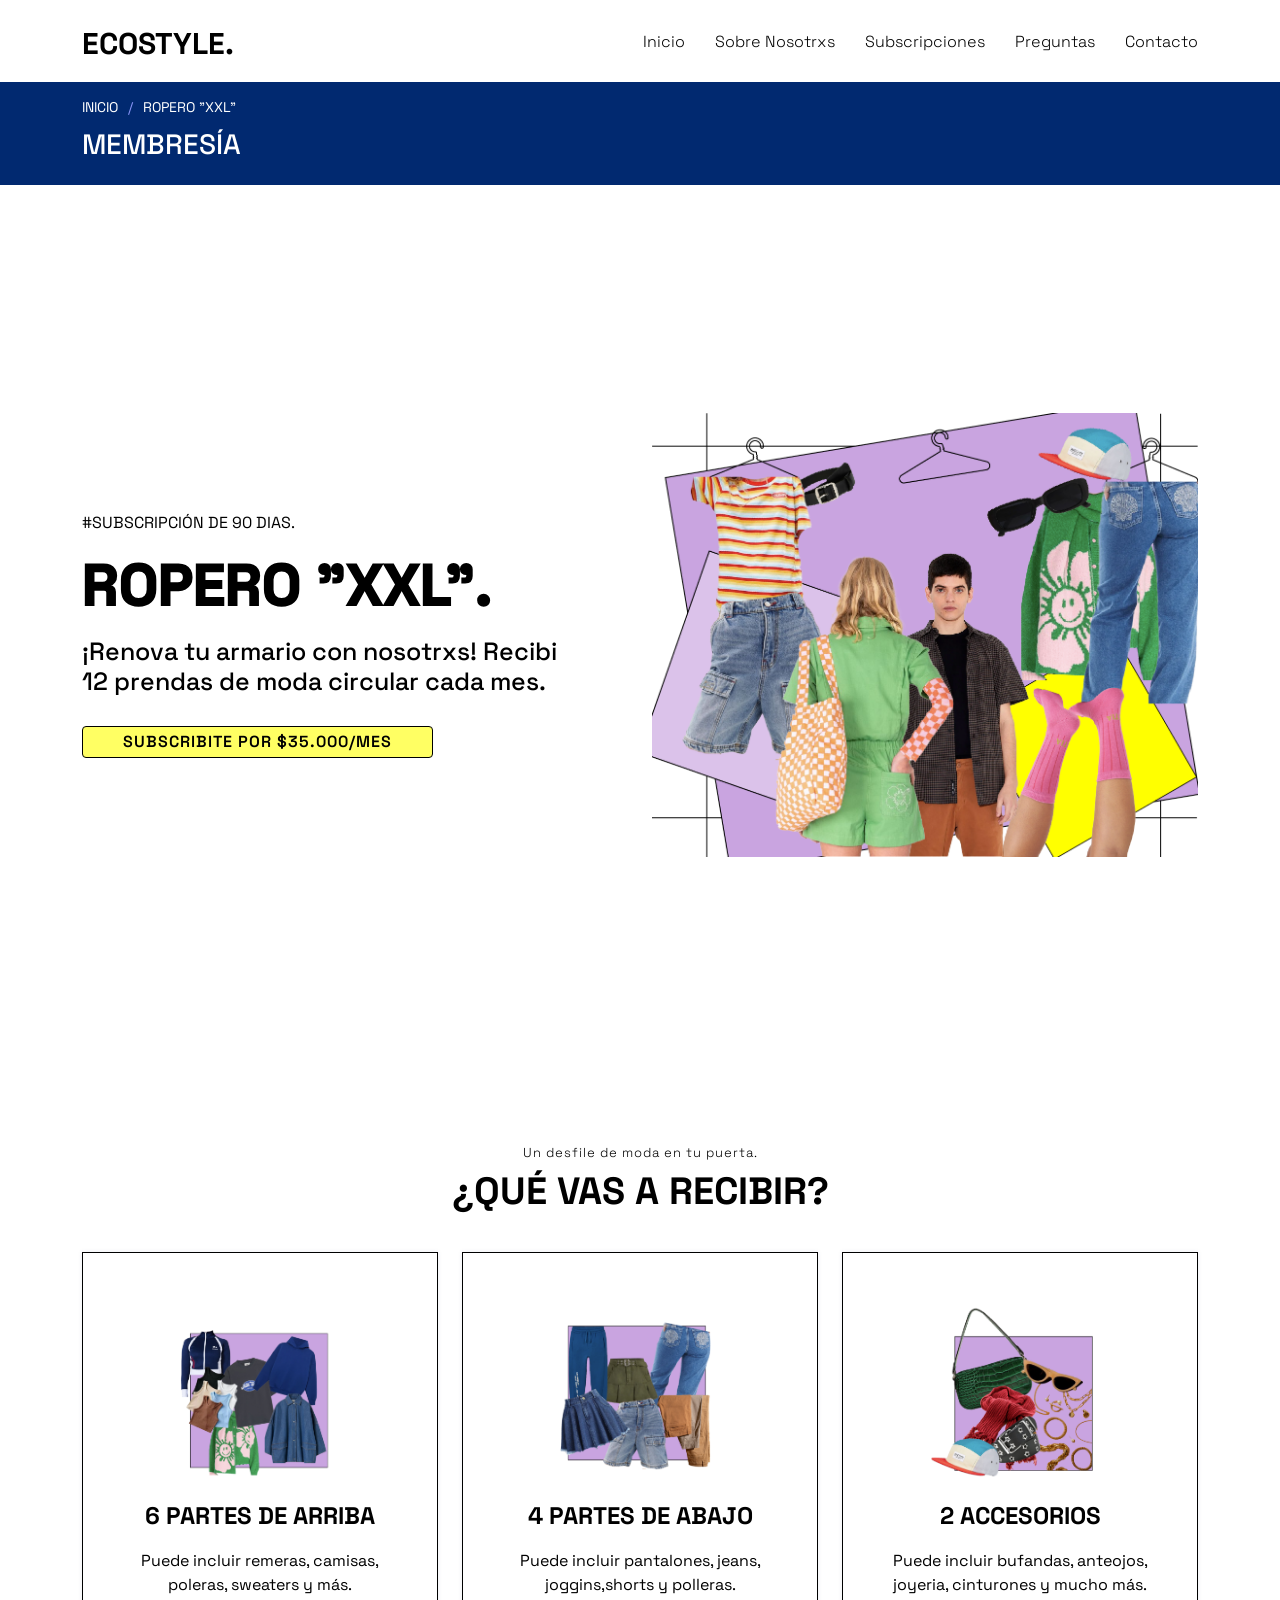
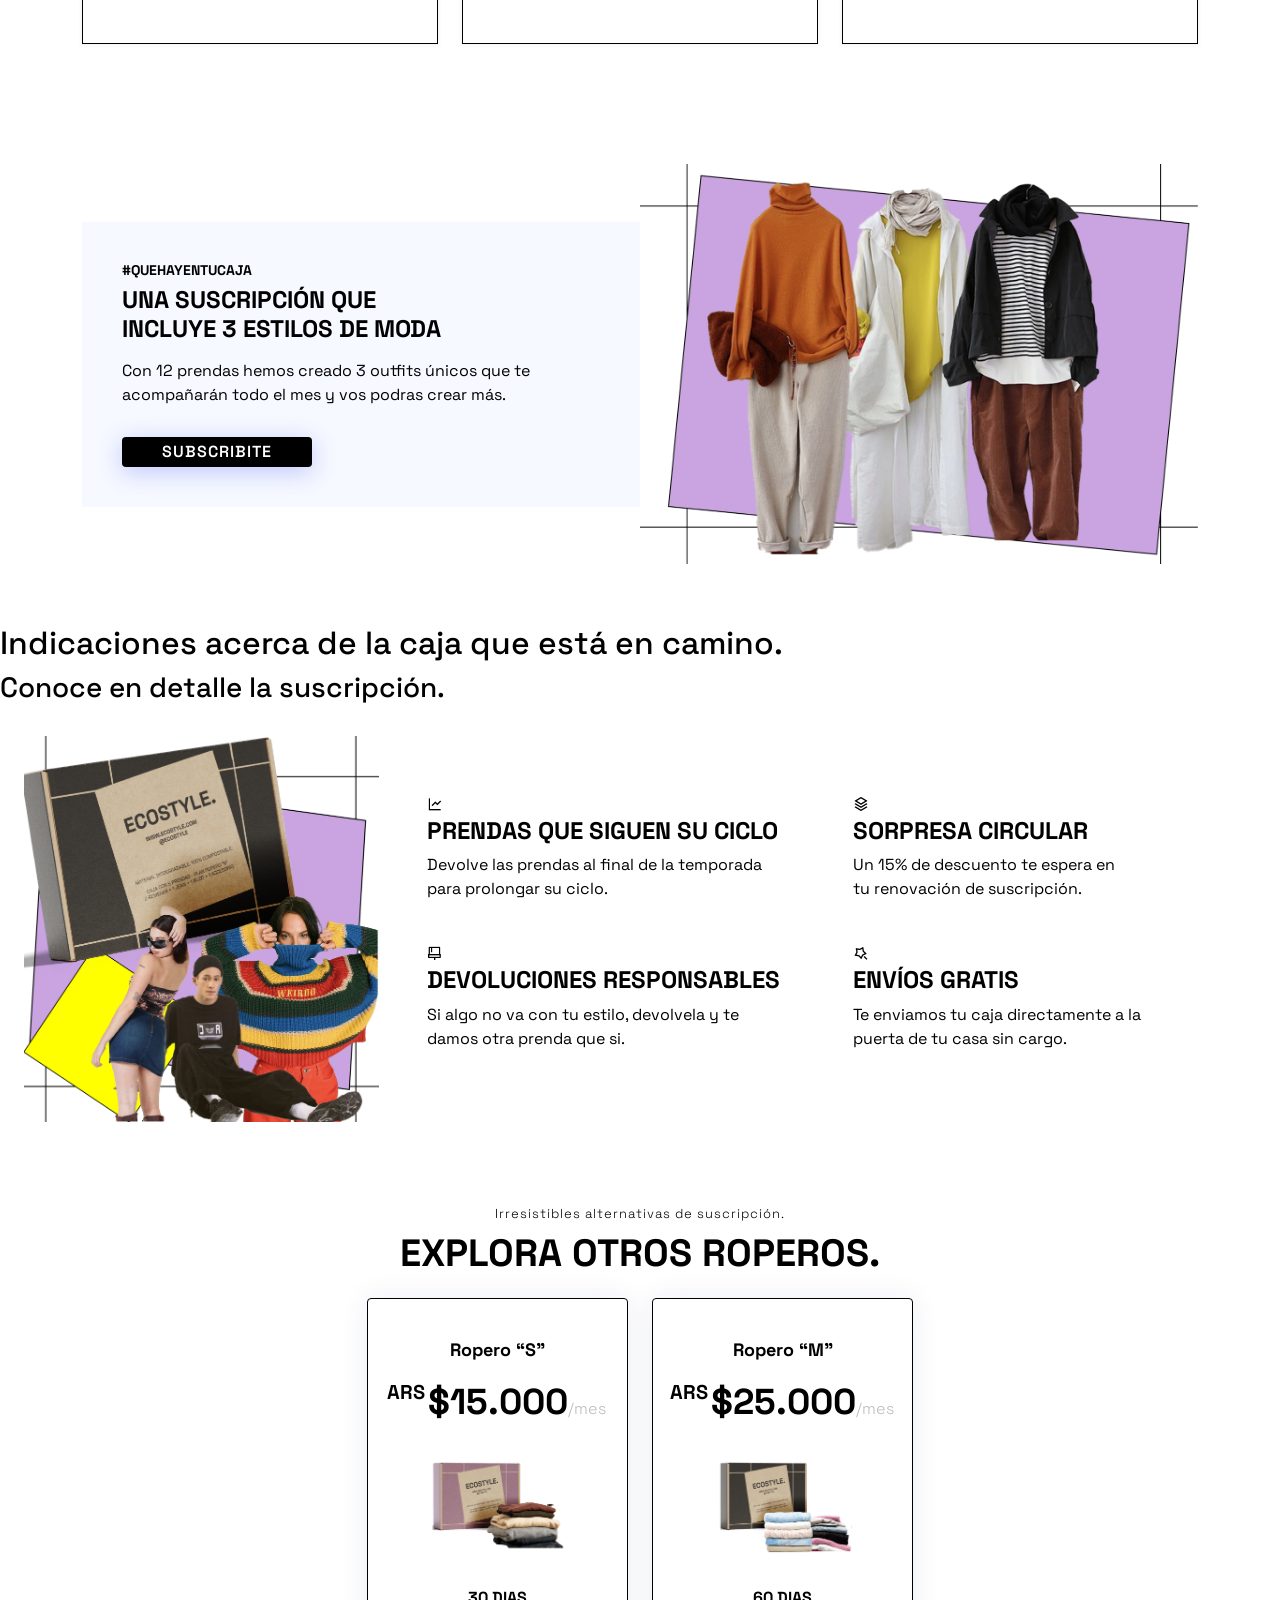
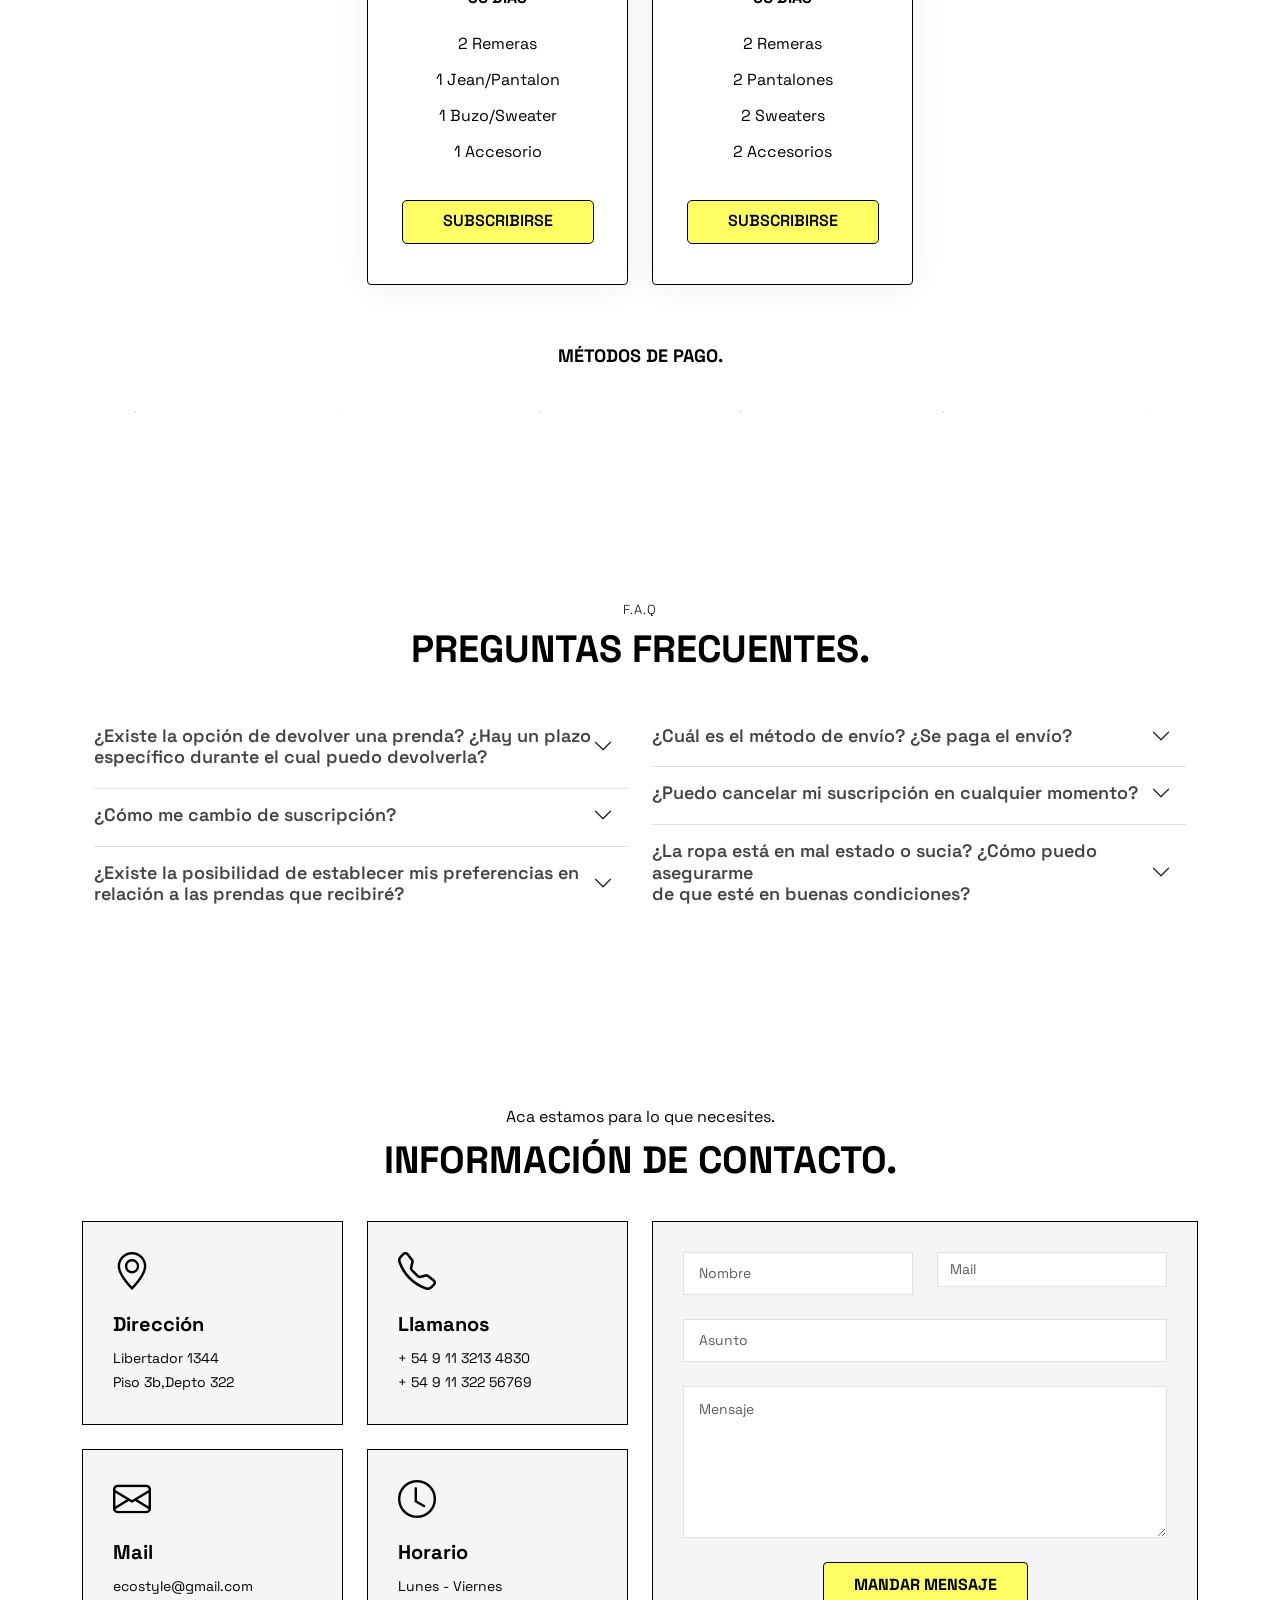
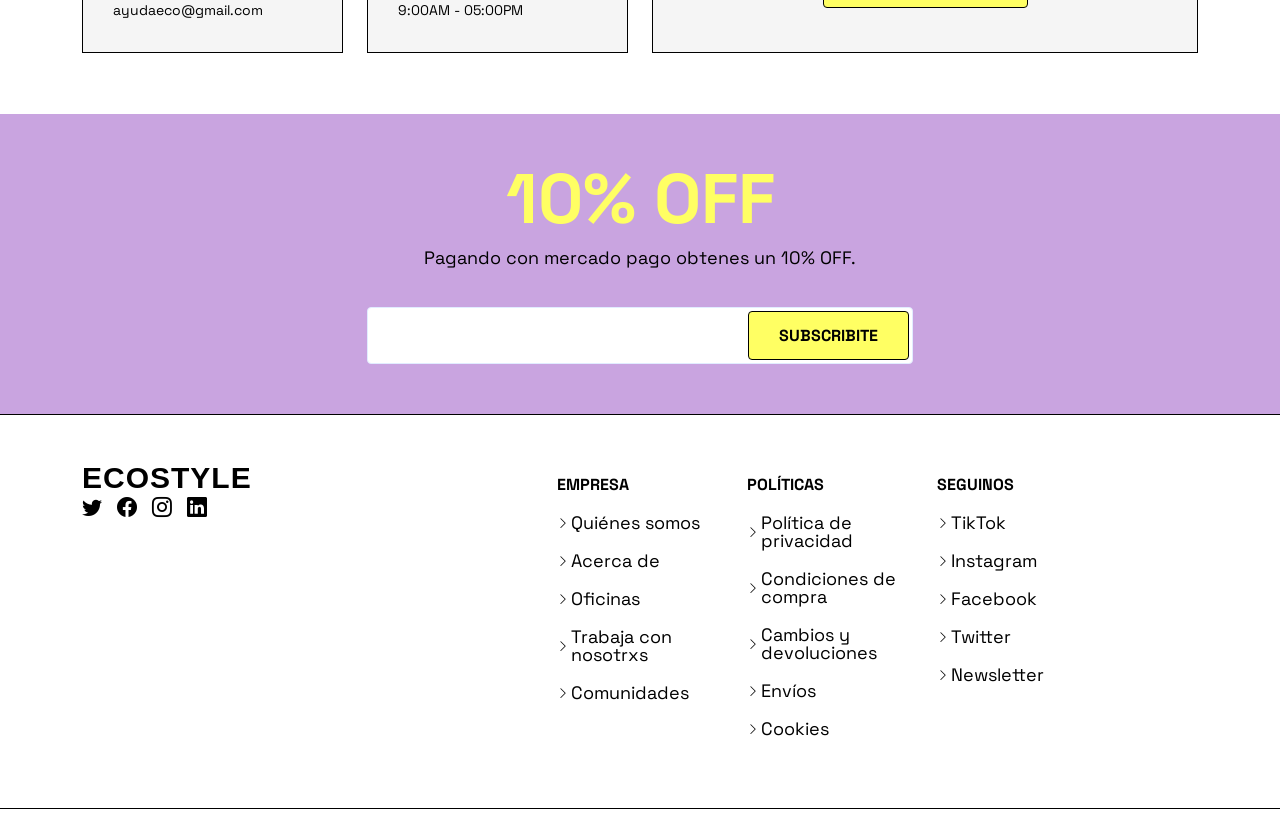
==== commit 8eef8cd8: "NUEVOS CAMBIOS" ====
--- a/blog.html
+++ b/blog.html
@@ -14,7 +14,10 @@
   <link href="assets/img/apple-touch-icon.png" rel="apple-touch-icon">
 
   <!-- Google Fonts -->
-  <link href="https://fonts.googleapis.com/css?family=Open+Sans:300,300i,400,400i,600,600i,700,700i|Nunito:300,300i,400,400i,600,600i,700,700i|Poppins:300,300i,400,400i,500,500i,600,600i,700,700i" rel="stylesheet">
+  <link href=<style>
+    <style>
+      @import url('https://fonts.googleapis.com/css2?family=Space+Grotesk:wght@300;700&display=swap');
+    </style>
 
   <!-- Vendor CSS Files -->
   <link href="assets/vendor/aos/aos.css" rel="stylesheet">
@@ -38,68 +41,26 @@
 
 <body>
 
-  <!-- ======= Header ======= -->
-  <header id="header" class="header fixed-top">
+   <!-- ======= Header ======= -->
+   <header id="header" class="header fixed-top">
     <div class="container-fluid container-xl d-flex align-items-center justify-content-between">
 
       <a href="index.html" class="logo d-flex align-items-center">
-        <img src="assets/img/logo.png" alt="">
-        <span>FlexStart</span>
+
+        <span>Ecostyle.</span>
       </a>
 
       <nav id="navbar" class="navbar">
         <ul>
-          <li><a class="nav-link scrollto " href="#hero">Home</a></li>
-          <li><a class="nav-link scrollto" href="#about">About</a></li>
-          <li><a class="nav-link scrollto" href="#services">Services</a></li>
-          <li><a class="nav-link scrollto" href="#portfolio">Portfolio</a></li>
-          <li><a class="nav-link scrollto" href="#team">Team</a></li>
-          <li><a class="active" href="blog.html">Blog</a></li>
-          <li class="dropdown"><a href="#"><span>Drop Down</span> <i class="bi bi-chevron-down"></i></a>
-            <ul>
-              <li><a href="#">Drop Down 1</a></li>
-              <li class="dropdown"><a href="#"><span>Deep Drop Down</span> <i class="bi bi-chevron-right"></i></a>
-                <ul>
-                  <li><a href="#">Deep Drop Down 1</a></li>
-                  <li><a href="#">Deep Drop Down 2</a></li>
-                  <li><a href="#">Deep Drop Down 3</a></li>
-                  <li><a href="#">Deep Drop Down 4</a></li>
-                  <li><a href="#">Deep Drop Down 5</a></li>
-                </ul>
-              </li>
-              <li><a href="#">Drop Down 2</a></li>
-              <li><a href="#">Drop Down 3</a></li>
-              <li><a href="#">Drop Down 4</a></li>
+          <li><a class="nav-link scrollto active" href="#hero">Inicio</a></li>
+          <li><a class="nav-link scrollto" href="#about">Sobre Nosotrxs</a></li>
+          <li><a class="nav-link scrollto" href="#services">Subscripciones</a></li>
+          <li><a class="nav-link scrollto" href="#portfolio">Preguntas</a></li>
+          <li><a class="nav-link scrollto" href="#team">Contacto</a></li>
+      
             </ul>
           </li>
 
-          <li class="dropdown megamenu"><a href="#"><span>Mega Menu</span> <i class="bi bi-chevron-down"></i></a>
-            <ul>
-              <li>
-                <a href="#">Column 1 link 1</a>
-                <a href="#">Column 1 link 2</a>
-                <a href="#">Column 1 link 3</a>
-              </li>
-              <li>
-                <a href="#">Column 2 link 1</a>
-                <a href="#">Column 2 link 2</a>
-                <a href="#">Column 3 link 3</a>
-              </li>
-              <li>
-                <a href="#">Column 3 link 1</a>
-                <a href="#">Column 3 link 2</a>
-                <a href="#">Column 3 link 3</a>
-              </li>
-              <li>
-                <a href="#">Column 4 link 1</a>
-                <a href="#">Column 4 link 2</a>
-                <a href="#">Column 4 link 3</a>
-              </li>
-            </ul>
-          </li>
-
-          <li><a class="nav-link scrollto" href="#contact">Contact</a></li>
-          <li><a class="getstarted scrollto" href="#about">Get Started</a></li>
         </ul>
         <i class="bi bi-list mobile-nav-toggle"></i>
       </nav><!-- .navbar -->
@@ -114,235 +75,434 @@
       <div class="container">
 
         <ol>
-          <li><a href="index.html">Home</a></li>
-          <li>Blog</li>
+          <li><a href="index.html">INICIO</a></li>
+          <li>ROPERO "XXL"</li>
         </ol>
-        <h2>Blog</h2>
+        <h2>MEMBRESÍA</h2>
 
       </div>
     </section><!-- End Breadcrumbs -->
 
-    <!-- ======= Blog Section ======= -->
-    <section id="blog" class="blog">
+   <!-- ======= Hero Section ======= -->
+  <section id="hero" class="hero d-flex align-items-center">
+    <div class="container">
+      <div class="row">
+        <div class="col-lg-6 d-flex flex-column justify-content-center">
+          <p data-aos="fade-up">#SUBSCRIPCIÓN DE 90 DIAS.</p>
+          <h1 data-aos="fade-up">ROPERO "XXL".</h1>
+          <h2 data-aos="fade-up" data-aos-delay="400">¡Renova tu armario con nosotrxs! Recibi <BR> 12 prendas de moda circular cada mes.</h2>
+          <div data-aos="fade-up" data-aos-delay="600">
+            <div class="text-center text-lg-start">
+              <a href="#about" class="btn-get-started scrollto d-inline-flex align-items-center justify-content-center align-self-center">
+                <span>SUBSCRIBITE POR $35.000/MES</span>
+
+              </a>
+            </div>
+          </div>
+        </div>
+        <div class="col-lg-6 hero-img" data-aos="zoom-out" data-aos-delay="200">
+          <img src="assets/img/hero-imgV2.png" class="img-fluid" alt="">
+        </div>
+      </div>
+    </div>
+
+  </section><!-- End Hero -->
+
+  <!-- ======= Values Section ======= -->
+  <section id="values" class="values">
+
+    <div class="container" data-aos="fade-up">
+
+      <header class="section-header">
+        <h2>Un desfile de moda en tu puerta.</h2>
+        <p>¿QUÉ VAS A RECIBIR?</p>
+      </header>
+
+      <div class="row">
+
+        <div class="col-lg-4" data-aos="fade-up" data-aos-delay="200">
+          <div class="box">
+            <img src="assets/img/values-4.png" class="img-fluid" alt="">
+            <h3>6 partes de arriba </h3>
+            <p>Puede incluir remeras, camisas, <BR> poleras, sweaters y más.</p>
+          </div>
+        </div>
+
+        <div class="col-lg-4 mt-4 mt-lg-0" data-aos="fade-up" data-aos-delay="400">
+          <div class="box">
+            <img src="assets/img/values-5.png" class="img-fluid" alt="">
+            <h3>4 partes de abajo</h3>
+            <p> Puede incluir pantalones, jeans,<BR> joggins,shorts y polleras.</p>
+          </div>
+        </div>
+
+        <div class="col-lg-4 mt-4 mt-lg-0" data-aos="fade-up" data-aos-delay="600">
+          <div class="box">
+            <img src="assets/img/values-6.png" class="img-fluid" alt="">
+            <h3>2 accesorios</h3>
+            <p>Puede incluir bufandas, anteojos, joyeria, cinturones y mucho más.</p>
+          </div>
+        </div>
+
+      </div>
+
+    </div>
+
+  </section><!-- End Values Section -->
+
+    <!-- ======= About Section -->
+    <section id="about" class="about">
+
       <div class="container" data-aos="fade-up">
-
-        <div class="row">
-
-          <div class="col-lg-8 entries">
-
-            <article class="entry">
-
-              <div class="entry-img">
-                <img src="assets/img/blog/blog-1.jpg" alt="" class="img-fluid">
-              </div>
-
-              <h2 class="entry-title">
-                <a href="blog-single.html">Dolorum optio tempore voluptas dignissimos cumque fuga qui quibusdam quia</a>
-              </h2>
-
-              <div class="entry-meta">
-                <ul>
-                  <li class="d-flex align-items-center"><i class="bi bi-person"></i> <a href="blog-single.html">John Doe</a></li>
-                  <li class="d-flex align-items-center"><i class="bi bi-clock"></i> <a href="blog-single.html"><time datetime="2020-01-01">Jan 1, 2020</time></a></li>
-                  <li class="d-flex align-items-center"><i class="bi bi-chat-dots"></i> <a href="blog-single.html">12 Comments</a></li>
-                </ul>
-              </div>
-
-              <div class="entry-content">
-                <p>
-                  Similique neque nam consequuntur ad non maxime aliquam quas. Quibusdam animi praesentium. Aliquam et laboriosam eius aut nostrum quidem aliquid dicta.
-                  Et eveniet enim. Qui velit est ea dolorem doloremque deleniti aperiam unde soluta. Est cum et quod quos aut ut et sit sunt. Voluptate porro consequatur assumenda perferendis dolore.
-                </p>
-                <div class="read-more">
-                  <a href="blog-single.html">Read More</a>
-                </div>
-              </div>
-
-            </article><!-- End blog entry -->
-
-            <article class="entry">
-
-              <div class="entry-img">
-                <img src="assets/img/blog/blog-2.jpg" alt="" class="img-fluid">
-              </div>
-
-              <h2 class="entry-title">
-                <a href="blog-single.html">Nisi magni odit consequatur autem nulla dolorem</a>
-              </h2>
-
-              <div class="entry-meta">
-                <ul>
-                  <li class="d-flex align-items-center"><i class="bi bi-person"></i> <a href="blog-single.html">John Doe</a></li>
-                  <li class="d-flex align-items-center"><i class="bi bi-clock"></i> <a href="blog-single.html"><time datetime="2020-01-01">Jan 1, 2020</time></a></li>
-                  <li class="d-flex align-items-center"><i class="bi bi-chat-dots"></i> <a href="blog-single.html">12 Comments</a></li>
-                </ul>
-              </div>
-
-              <div class="entry-content">
-                <p>
-                  Incidunt voluptate sit temporibus aperiam. Quia vitae aut sint ullam quis illum voluptatum et. Quo libero rerum voluptatem pariatur nam.
-                  Ad impedit qui officiis est in non aliquid veniam laborum. Id ipsum qui aut. Sit aliquam et quia molestias laboriosam. Tempora nam odit omnis eum corrupti qui aliquid excepturi molestiae. Facilis et sint quos sed voluptas. Maxime sed tempore enim omnis non alias odio quos distinctio.
-                </p>
-                <div class="read-more">
-                  <a href="blog-single.html">Read More</a>
-                </div>
-              </div>
-
-            </article><!-- End blog entry -->
-
-            <article class="entry">
-
-              <div class="entry-img">
-                <img src="assets/img/blog/blog-3.jpg" alt="" class="img-fluid">
-              </div>
-
-              <h2 class="entry-title">
-                <a href="blog-single.html">Possimus soluta ut id suscipit ea ut. In quo quia et soluta libero sit sint.</a>
-              </h2>
-
-              <div class="entry-meta">
-                <ul>
-                  <li class="d-flex align-items-center"><i class="bi bi-person"></i> <a href="blog-single.html">John Doe</a></li>
-                  <li class="d-flex align-items-center"><i class="bi bi-clock"></i> <a href="blog-single.html"><time datetime="2020-01-01">Jan 1, 2020</time></a></li>
-                  <li class="d-flex align-items-center"><i class="bi bi-chat-dots"></i> <a href="blog-single.html">12 Comments</a></li>
-                </ul>
-              </div>
-
-              <div class="entry-content">
-                <p>
-                  Aut iste neque ut illum qui perspiciatis similique recusandae non. Fugit autem dolorem labore omnis et. Eum temporibus fugiat voluptate enim tenetur sunt omnis.
-                  Doloremque est saepe laborum aut. Ipsa cupiditate ex harum at recusandae nesciunt. Ut dolores velit.
-                </p>
-                <div class="read-more">
-                  <a href="blog-single.html">Read More</a>
-                </div>
-              </div>
-
-            </article><!-- End blog entry -->
-
-            <article class="entry">
-
-              <div class="entry-img">
-                <img src="assets/img/blog/blog-4.jpg" alt="" class="img-fluid">
-              </div>
-
-              <h2 class="entry-title">
-                <a href="blog-single.html">Non rem rerum nam cum quo minus. Dolor distinctio deleniti explicabo eius exercitationem.</a>
-              </h2>
-
-              <div class="entry-meta">
-                <ul>
-                  <li class="d-flex align-items-center"><i class="bi bi-person"></i> <a href="blog-single.html">John Doe</a></li>
-                  <li class="d-flex align-items-center"><i class="bi bi-clock"></i> <a href="blog-single.html"><time datetime="2020-01-01">Jan 1, 2020</time></a></li>
-                  <li class="d-flex align-items-center"><i class="bi bi-chat-dots"></i> <a href="blog-single.html">12 Comments</a></li>
-                </ul>
-              </div>
-
-              <div class="entry-content">
-                <p>
-                  Aspernatur rerum perferendis et sint. Voluptates cupiditate voluptas atque quae. Rem veritatis rerum enim et autem. Saepe atque cum eligendi eaque iste omnis a qui.
-                  Quia sed sunt. Ea asperiores expedita et et delectus voluptates rerum. Id saepe ut itaque quod qui voluptas nobis porro rerum. Quam quia nesciunt qui aut est non omnis. Inventore occaecati et quaerat magni itaque nam voluptas. Voluptatem ducimus sint id earum ut nesciunt sed corrupti nemo.
-                </p>
-                <div class="read-more">
-                  <a href="blog-single.html">Read More</a>
-                </div>
-              </div>
-
-            </article><!-- End blog entry -->
-
-            <div class="blog-pagination">
-              <ul class="justify-content-center">
-                <li><a href="#">1</a></li>
-                <li class="active"><a href="#">2</a></li>
-                <li><a href="#">3</a></li>
+        <div class="row gx-0">
+
+          <div class="col-lg-6 d-flex flex-column justify-content-center" data-aos="fade-up" data-aos-delay="200">
+            <div class="content">
+              <h3>#QUEHAYENTUCAJA</h3>
+              <h2>UNA SUSCRIPCIÓN QUE <BR> INCLUYE 3 ESTILOS DE MODA </h2>
+              <p> Con 12 prendas hemos creado 3 outfits únicos que te <BR> acompañarán todo el mes y vos podras crear más.
+              </p>
+              <div class="text-center text-lg-start">
+                <a href="#" class="btn-read-more d-inline-flex align-items-center justify-content-center align-self-center">
+                  <span>SUBSCRIBITE</span>
+                </a>
+              </div>
+            </div>
+          </div>
+
+          <div class="col-lg-6 d-flex align-items-center" data-aos="zoom-out" data-aos-delay="200">
+            <img src="assets/img/about.jpg" class="img-fluid" alt="">
+          </div>
+
+        </div>
+      </div>
+
+    </section>
+    
+    <!-- End About Section -->
+
+
+  <!-- Feature Icons  -->
+        <div class="row feature-icons" data-aos="fade-up">
+          <h2>Indicaciones acerca de la caja que está en camino.</h2>
+          <h3>Conoce en detalle la suscripción. </h3>
+
+          <div class="row">
+
+            <div class="col-xl-4 text-center" data-aos="fade-right" data-aos-delay="100">
+              <img src="assets/img/features-3.png" class="img-fluid p-4" alt="">
+            </div>
+
+            <div class="col-xl-8 d-flex content">
+              <div class="row align-self-center gy-4">
+
+                <div class="col-md-6 icon-box" data-aos="fade-up">
+                  <i class="ri-line-chart-line"></i>
+                  <div>
+                    <h4><strong>PRENDAS QUE SIGUEN SU CICLO</strong></h4>
+                    <p>Devolve las prendas al final de la temporada <BR> para prolongar su ciclo.</p>
+                  </div>
+                </div>
+
+                <div class="col-md-6 icon-box" data-aos="fade-up" data-aos-delay="100">
+                  <i class="ri-stack-line"></i>
+                  <div>
+                    <h4><strong>SORPRESA CIRCULAR</strong></h4>
+                    <p>Un 15% de descuento te espera en <BR> tu renovación de suscripción.</p>
+                  </div>
+                </div>
+
+                <div class="col-md-6 icon-box" data-aos="fade-up" data-aos-delay="200">
+                  <i class="ri-brush-4-line"></i>
+                  <div>
+                    <h4><strong>DEVOLUCIONES RESPONSABLES</strong></h4>
+                    <p>Si algo no va con tu estilo, devolvela y te <BR> damos otra prenda que si. </p>
+                  </div>
+                </div>
+
+                <div class="col-md-6 icon-box" data-aos="fade-up" data-aos-delay="300">
+                  <i class="ri-magic-line"></i>
+                  <div>
+                    <h4><strong>ENVÍOS GRATIS</strong></h4>
+                    <p>Te enviamos tu caja directamente a la <BR> puerta de tu casa sin cargo.</p>
+                  </div>
+
+              </div>
+            </div>
+
+          </div>
+
+        </div><!-- End Feature Icons -->
+
+
+            <!-- ======= Pricing Section ======= -->
+    <section id="pricing" class="pricing">
+
+      <div class="container" data-aos="fade-up">
+
+        <header class="section-header">
+          <h2> Irresistibles alternativas de suscripción.</h2>
+          <p> Explora otros roperos.</p>
+        </header>
+
+        <div class="row gy-3" data-aos="fade-left">
+          <div class="container">
+            <div class="row justify-content-center">
+
+          <div class="col-lg-3 col-md-6" data-aos="zoom-in" data-aos-delay="100">
+     <div class="box" 
+             --> <h3 style="color: #00000;">Ropero “S”</h3>
+              <div class="price"><sup>ARS</sup>$15.000<span>/mes</span></div>
+              <img src="assets/img/pricing-free.png" class="img-fluid" alt="">
+              <ul>
+                <li><strong>30 DIAS</strong></li>
+                <li></li>
+                <li>2 Remeras</li>
+                <li>1 Jean/Pantalon</li>
+                <li>1 Buzo/Sweater</li>
+                <li>1 Accesorio</li>
               </ul>
-            </div>
-
-          </div><!-- End blog entries list -->
-
-          <div class="col-lg-4">
-
-            <div class="sidebar">
-
-              <h3 class="sidebar-title">Search</h3>
-              <div class="sidebar-item search-form">
-                <form action="">
-                  <input type="text">
-                  <button type="submit"><i class="bi bi-search"></i></button>
-                </form>
-              </div><!-- End sidebar search formn-->
-
-              <h3 class="sidebar-title">Categories</h3>
-              <div class="sidebar-item categories">
-                <ul>
-                  <li><a href="#">General <span>(25)</span></a></li>
-                  <li><a href="#">Lifestyle <span>(12)</span></a></li>
-                  <li><a href="#">Travel <span>(5)</span></a></li>
-                  <li><a href="#">Design <span>(22)</span></a></li>
-                  <li><a href="#">Creative <span>(8)</span></a></li>
-                  <li><a href="#">Educaion <span>(14)</span></a></li>
-                </ul>
-              </div><!-- End sidebar categories-->
-
-              <h3 class="sidebar-title">Recent Posts</h3>
-              <div class="sidebar-item recent-posts">
-                <div class="post-item clearfix">
-                  <img src="assets/img/blog/blog-recent-1.jpg" alt="">
-                  <h4><a href="blog-single.html">Nihil blanditiis at in nihil autem</a></h4>
-                  <time datetime="2020-01-01">Jan 1, 2020</time>
-                </div>
-
-                <div class="post-item clearfix">
-                  <img src="assets/img/blog/blog-recent-2.jpg" alt="">
-                  <h4><a href="blog-single.html">Quidem autem et impedit</a></h4>
-                  <time datetime="2020-01-01">Jan 1, 2020</time>
-                </div>
-
-                <div class="post-item clearfix">
-                  <img src="assets/img/blog/blog-recent-3.jpg" alt="">
-                  <h4><a href="blog-single.html">Id quia et et ut maxime similique occaecati ut</a></h4>
-                  <time datetime="2020-01-01">Jan 1, 2020</time>
-                </div>
-
-                <div class="post-item clearfix">
-                  <img src="assets/img/blog/blog-recent-4.jpg" alt="">
-                  <h4><a href="blog-single.html">Laborum corporis quo dara net para</a></h4>
-                  <time datetime="2020-01-01">Jan 1, 2020</time>
-                </div>
-
-                <div class="post-item clearfix">
-                  <img src="assets/img/blog/blog-recent-5.jpg" alt="">
-                  <h4><a href="blog-single.html">Et dolores corrupti quae illo quod dolor</a></h4>
-                  <time datetime="2020-01-01">Jan 1, 2020</time>
-                </div>
-
-              </div><!-- End sidebar recent posts-->
-
-              <h3 class="sidebar-title">Tags</h3>
-              <div class="sidebar-item tags">
-                <ul>
-                  <li><a href="#">App</a></li>
-                  <li><a href="#">IT</a></li>
-                  <li><a href="#">Business</a></li>
-                  <li><a href="#">Mac</a></li>
-                  <li><a href="#">Design</a></li>
-                  <li><a href="#">Office</a></li>
-                  <li><a href="#">Creative</a></li>
-                  <li><a href="#">Studio</a></li>
-                  <li><a href="#">Smart</a></li>
-                  <li><a href="#">Tips</a></li>
-                  <li><a href="#">Marketing</a></li>
-                </ul>
-              </div><!-- End sidebar tags-->
-
-            </div><!-- End sidebar -->
-
-          </div><!-- End blog sidebar -->
-
-        </div>
-
-      </div>
-    </section><!-- End Blog Section -->
+              <a href="#" class="btn-buy">SUBSCRIBIRSE</a>
+            
+            </div>
+          </div>
+    
+
+          <div class="col-lg-3 col-md-6" data-aos="zoom-in" data-aos-delay="200">
+            <div class="box">
+              <h3 style="color: #000000;">Ropero “M”</h3>
+              <div class="price"><sup>ARS</sup>$25.000<span>/mes</span></div>
+              <img src="assets/img/pricing-starter.png" class="img-fluid" alt="">
+              <ul>
+
+               <li><strong>60 DIAS</strong></li>
+                <li></li>
+                <li>2 Remeras</li>
+                <li>2 Pantalones</li>
+                <li>2 Sweaters</li>
+                <li>2 Accesorios</li>
+              </ul>
+              <a href="#" class="btn-buy">SUBSCRIBIRSE</a>
+            </div>
+          </div>
+
+
+           <!-- ======= Clients Section ======= -->
+    <section id="clients" class="clients">
+
+      <div class="container" data-aos="fade-up">
+
+        <header class="section-header">
+          <h3> MÉTODOS DE PAGO.</h3>
+
+        <div class="clients-slider swiper">
+          <div class="swiper-wrapper align-items-center">
+            <div class="swiper-slide"><img src="assets/img/clients/client-10.png" class="img-fluid" alt=""></div>
+            <div class="swiper-slide"><img src="assets/img/clients/client-11.png" class="img-fluid" alt=""></div>
+            <div class="swiper-slide"><img src="assets/img/clients/client-12.png" class="img-fluid" alt=""></div>
+            <div class="swiper-slide"><img src="assets/img/clients/client-13.png" class="img-fluid" alt=""></div>
+        </div>
+      </div>
+
+    </section><!-- End Clients Section -->
+
+        <!-- ======= F.A.Q Section ======= -->
+        <section id="faq" class="faq">
+          <div class="container" data-aos="fade-up">
+    
+    
+            <header class="section-header">
+              <h2>F.A.Q</h2>
+              <p>Preguntas frecuentes.</p>
+            </header>
+    
+            <div class="row">
+              <div class="col-lg-6">
+                <!-- F.A.Q List 1-->
+                <div class="accordion accordion-flush" id="faqlist1">
+                  <div class="accordion-item">
+                    <h2 class="accordion-header">
+                      <button class="accordion-button collapsed" type="button" data-bs-toggle="collapse" data-bs-target="#faq-content-1">
+                        ¿Existe la opción de devolver una prenda?  ¿Hay un plazo <br> específico durante el cual puedo devolverla?
+                      </button>
+                    </h2>
+                    <div id="faq-content-1" class="accordion-collapse collapse" data-bs-parent="#faqlist1">
+                      <div class="accordion-body">
+                        Por supuesto que podes. La moda circular fomenta la reutilización y el intercambio de prendas para reducir el desperdicio y promover la sostenibilidad. Nosotrxs tenemos una política de devolución y de intercambio flexible para asegurarnos de que puedas encontrar prendas que realmente te gusten y que se ajusten a tu estilo. El plazo es de 14 dias. 
+                      </div>
+                    </div>
+                  </div>
+    
+                  <div class="accordion-item">
+                    <h2 class="accordion-header">
+                      <button class="accordion-button collapsed" type="button" data-bs-toggle="collapse" data-bs-target="#faq-content-2">
+                        ¿Cómo me cambio de suscripción?
+                      </button>
+                    </h2>
+                    <div id="faq-content-2" class="accordion-collapse collapse" data-bs-parent="#faqlist1">
+                      <div class="accordion-body">
+                        Para cambiar tu suscripción, inicia sesión en tu cuenta en el sitio web, dirigeté a la sección de 'Cuenta' en tu perfil y allí, vas a ver la información sobre tu suscripción actual y las opciones disponibles para cambiarla.
+                      </div>
+                    </div>
+                  </div>
+    
+                  <div class="accordion-item">
+                    <h2 class="accordion-header">
+                      <button class="accordion-button collapsed" type="button" data-bs-toggle="collapse" data-bs-target="#faq-content-3">
+                        ¿Existe la posibilidad de establecer mis preferencias en <br> relación a las prendas que recibiré? 
+                      </button>
+                    </h2>
+                    <div id="faq-content-3" class="accordion-collapse collapse" data-bs-parent="#faqlist1">
+                      <div class="accordion-body">
+                        ¡Por supuesto! Podes definir tus preferencias de prendas y talles para que nosotras podamos seleccionar artículos que se adapten a vos. Una vez iniciada tu sesión en el sitio web busca la sección de 'Preferencias de Prendas' y vas a encontrar  opciones para definir detalles como tu talla, colores preferidos, estilos que te gustan, etc		
+                      </div>
+                    </div>
+                  </div>
+    
+                </div>
+              </div>
+    
+              <div class="col-lg-6">
+    
+                <!-- F.A.Q List 2-->
+                <div class="accordion accordion-flush" id="faqlist2">
+    
+                  <div class="accordion-item">
+                    <h2 class="accordion-header">
+                      <button class="accordion-button collapsed" type="button" data-bs-toggle="collapse" data-bs-target="#faq2-content-1">
+                        ¿Cuál es el método de envío? ¿Se paga el envío?
+                      </button>
+                    </h2>
+                    <div id="faq2-content-1" class="accordion-collapse collapse" data-bs-parent="#faqlist2">
+                      <div class="accordion-body">
+                        El método de envío que utilizamos es el Correo Argentino. En cuanto a los costos de envío, este esta incluido en la suscripción :)
+                      </div>
+                    </div>
+                  </div>
+    
+                  <div class="accordion-item">
+                    <h2 class="accordion-header">
+                      <button class="accordion-button collapsed" type="button" data-bs-toggle="collapse" data-bs-target="#faq2-content-2">
+                        ¿Puedo cancelar mi suscripción en cualquier momento?
+                      </button>
+                    </h2>
+                    <div id="faq2-content-2" class="accordion-collapse collapse" data-bs-parent="#faqlist2">
+                      <div class="accordion-body">
+                        Nosotras sabemos que las circunstancias pueden cambiar, y por eso podes cancelar tu suscripción en cualquier momento. Sabemos que la flexibilidad es importante, y queremos que te sientas cómodx al tomar decisiones en  tu suscripción. 
+                      </div>
+                    </div>
+                  </div>
+    
+                  <div class="accordion-item">
+                    <h2 class="accordion-header">
+                      <button class="accordion-button collapsed" type="button" data-bs-toggle="collapse" data-bs-target="#faq2-content-3">
+                        ¿La ropa está en mal estado o sucia? ¿Cómo puedo asegurarme <br> de que esté en buenas condiciones?
+                      </button>
+                    </h2>
+                    <div id="faq2-content-3" class="accordion-collapse collapse" data-bs-parent="#faqlist2">
+                      <div class="accordion-body">
+                        Nuestro equipo se esfuerza por seleccionar prendas de calidad que han sido inspeccionadas y limpiadas para ustedes. Prestamos sumamente mucha atención a los detalles para que puedas disfrutar de prendas en excelentes condiciones mientras contribuyes a la moda sostenible.
+                    </div>
+                  </div>
+    
+                </div>
+              </div>
+    
+            </div>
+    
+          </div>
+    
+        </section><!-- End F.A.Q Section -->
+    
+
+
+  </main><!-- End #main -->
+
+  <!-- ======= Contact Section ======= -->
+    <section id="contact" class="contact">
+
+      <div class="container" data-aos="fade-up">
+
+        <header class="section-header"
+        <h2>Aca estamos para lo que necesites.</h2>
+        <p>Información de contacto.</p>
+        </header>
+
+        <div class="row gy-4">
+
+          <div class="col-lg-6">
+
+            <div class="row gy-4">
+              <div class="col-md-6">
+                <div class="info-box">
+                  <i class="bi bi-geo-alt"></i>
+                  <h3>Dirección</h3>
+                  <p>Libertador 1344<br>Piso 3b,Depto 322</p>
+                </div>
+              </div>
+              <div class="col-md-6">
+                <div class="info-box">
+                  <i class="bi bi-telephone"></i>
+                  <h3>Llamanos</h3>
+                  <p>+ 54 9 11 3213 4830<br>+ 54 9 11 322 56769</p>
+                </div>
+              </div>
+              <div class="col-md-6">
+                <div class="info-box">
+                  <i class="bi bi-envelope"></i>
+                  <h3>Mail</h3>
+                  <p>ecostyle@gmail.com<br>ayudaeco@gmail.com</p>
+                </div>
+              </div>
+              <div class="col-md-6">
+                <div class="info-box">
+                  <i class="bi bi-clock"></i>
+                  <h3>Horario</h3>
+                  <p>Lunes - Viernes<br>9:00AM - 05:00PM</p>
+                </div>
+              </div>
+            </div>
+
+          </div>
+
+          <div class="col-lg-6">
+            <form action="forms/contact.php" method="post" class="php-email-form">
+              <div class="row gy-4">
+
+                <div class="col-md-6">
+                  <input type="text" name="Nombre" class="form-control" placeholder="Nombre" required>
+                </div>
+
+                <div class="col-md-6 ">
+                  <input type="Mail" class="form-control" name="Mail" placeholder="Mail" required>
+                </div>
+
+                <div class="col-md-12">
+                  <input type="text" class="form-control" name="Asunto" placeholder="Asunto" required>
+                </div>
+
+                <div class="col-md-12">
+                  <textarea class="form-control" name="Mensaje" rows="6" placeholder="Mensaje" required></textarea>
+                </div>
+
+                <div class="col-md-12 text-center">
+                  <div class="loading">Loading</div>
+                  <div class="error-message"></div>
+                  <div class="sent-message">Tu mensaje a sido enviado. ¡Gracias!</div>
+
+                  <button type="submit">MANDAR MENSAJE</button>
+                </div>
+
+              </div>
+            </form>
+
+          </div>
+
+        </div>
+
+      </div>
+
+    </section><!-- End Contact Section -->
 
   </main><!-- End #main -->
 
@@ -353,12 +513,12 @@
       <div class="container">
         <div class="row justify-content-center">
           <div class="col-lg-12 text-center">
-            <h4>Our Newsletter</h4>
-            <p>Tamen quem nulla quae legam multos aute sint culpa legam noster magna</p>
+            <h4>10% OFF</h4>
+            <p>Pagando con mercado pago obtenes un 10% OFF.</p>
           </div>
           <div class="col-lg-6">
             <form action="" method="post">
-              <input type="email" name="email"><input type="submit" value="Subscribe">
+              <input type="email" name="email"><input type="submit" value="SUBSCRIBITE">
             </form>
           </div>
         </div>
@@ -370,10 +530,8 @@
         <div class="row gy-4">
           <div class="col-lg-5 col-md-12 footer-info">
             <a href="index.html" class="logo d-flex align-items-center">
-              <img src="assets/img/logo.png" alt="">
-              <span>FlexStart</span>
+              <span>ECOSTYLE</span>
             </a>
-            <p>Cras fermentum odio eu feugiat lide par naso tierra. Justo eget nada terra videa magna derita valies darta donna mare fermentum iaculis eu non diam phasellus.</p>
             <div class="social-links mt-3">
               <a href="#" class="twitter"><i class="bi bi-twitter"></i></a>
               <a href="#" class="facebook"><i class="bi bi-facebook"></i></a>
@@ -383,53 +541,40 @@
           </div>
 
           <div class="col-lg-2 col-6 footer-links">
-            <h4>Useful Links</h4>
+            <h4>Empresa</h4>
             <ul>
-              <li><i class="bi bi-chevron-right"></i> <a href="#">Home</a></li>
-              <li><i class="bi bi-chevron-right"></i> <a href="#">About us</a></li>
-              <li><i class="bi bi-chevron-right"></i> <a href="#">Services</a></li>
-              <li><i class="bi bi-chevron-right"></i> <a href="#">Terms of service</a></li>
-              <li><i class="bi bi-chevron-right"></i> <a href="#">Privacy policy</a></li>
+              <li><i class="bi bi-chevron-right"></i> <a href="#">Quiénes somos</a></li>
+              <li><i class="bi bi-chevron-right"></i> <a href="#">Acerca de</a></li>
+              <li><i class="bi bi-chevron-right"></i> <a href="#">Oficinas</a></li>
+              <li><i class="bi bi-chevron-right"></i> <a href="#">Trabaja con nosotrxs</a></li>
+              <li><i class="bi bi-chevron-right"></i> <a href="#">Comunidades</a></li>
             </ul>
           </div>
 
           <div class="col-lg-2 col-6 footer-links">
-            <h4>Our Services</h4>
+            <h4>Políticas</h4>
             <ul>
-              <li><i class="bi bi-chevron-right"></i> <a href="#">Web Design</a></li>
-              <li><i class="bi bi-chevron-right"></i> <a href="#">Web Development</a></li>
-              <li><i class="bi bi-chevron-right"></i> <a href="#">Product Management</a></li>
-              <li><i class="bi bi-chevron-right"></i> <a href="#">Marketing</a></li>
-              <li><i class="bi bi-chevron-right"></i> <a href="#">Graphic Design</a></li>
+              <li><i class="bi bi-chevron-right"></i> <a href="#">Política de privacidad</a></li>
+              <li><i class="bi bi-chevron-right"></i> <a href="#">Condiciones de compra</a></li>
+              <li><i class="bi bi-chevron-right"></i> <a href="#">Cambios y devoluciones</a></li>
+              <li><i class="bi bi-chevron-right"></i> <a href="#">Envíos</a></li>
+              <li><i class="bi bi-chevron-right"></i> <a href="#">Cookies</a></li>
             </ul>
           </div>
 
-          <div class="col-lg-3 col-md-12 footer-contact text-center text-md-start">
-            <h4>Contact Us</h4>
-            <p>
-              A108 Adam Street <br>
-              New York, NY 535022<br>
-              United States <br><br>
-              <strong>Phone:</strong> +1 5589 55488 55<br>
-              <strong>Email:</strong> info@example.com<br>
-            </p>
-
-          </div>
-
-        </div>
-      </div>
-    </div>
-
-    <div class="container">
-      <div class="copyright">
-        &copy; Copyright <strong><span>FlexStart</span></strong>. All Rights Reserved
-      </div>
-      <div class="credits">
-        <!-- All the links in the footer should remain intact. -->
-        <!-- You can delete the links only if you purchased the pro version. -->
-        <!-- Licensing information: https://bootstrapmade.com/license/ -->
-        <!-- Purchase the pro version with working PHP/AJAX contact form: https://bootstrapmade.com/flexstart-bootstrap-startup-template/ -->
-        Designed by <a href="https://bootstrapmade.com/">BootstrapMade</a>
+          <div class="col-lg-3 col-6 footer-links">
+            <h4>Seguinos</h4>
+            <ul>
+              <li><i class="bi bi-chevron-right"></i> <a href="#">TikTok</a></li>
+              <li><i class="bi bi-chevron-right"></i> <a href="#">Instagram</a></li>
+              <li><i class="bi bi-chevron-right"></i> <a href="#">Facebook</a></li>
+              <li><i class="bi bi-chevron-right"></i> <a href="#">Twitter</a></li>
+              <li><i class="bi bi-chevron-right"></i> <a href="#">Newsletter</a></li>
+            </ul>
+
+          </div>
+
+        </div>
       </div>
     </div>
   </footer><!-- End Footer -->
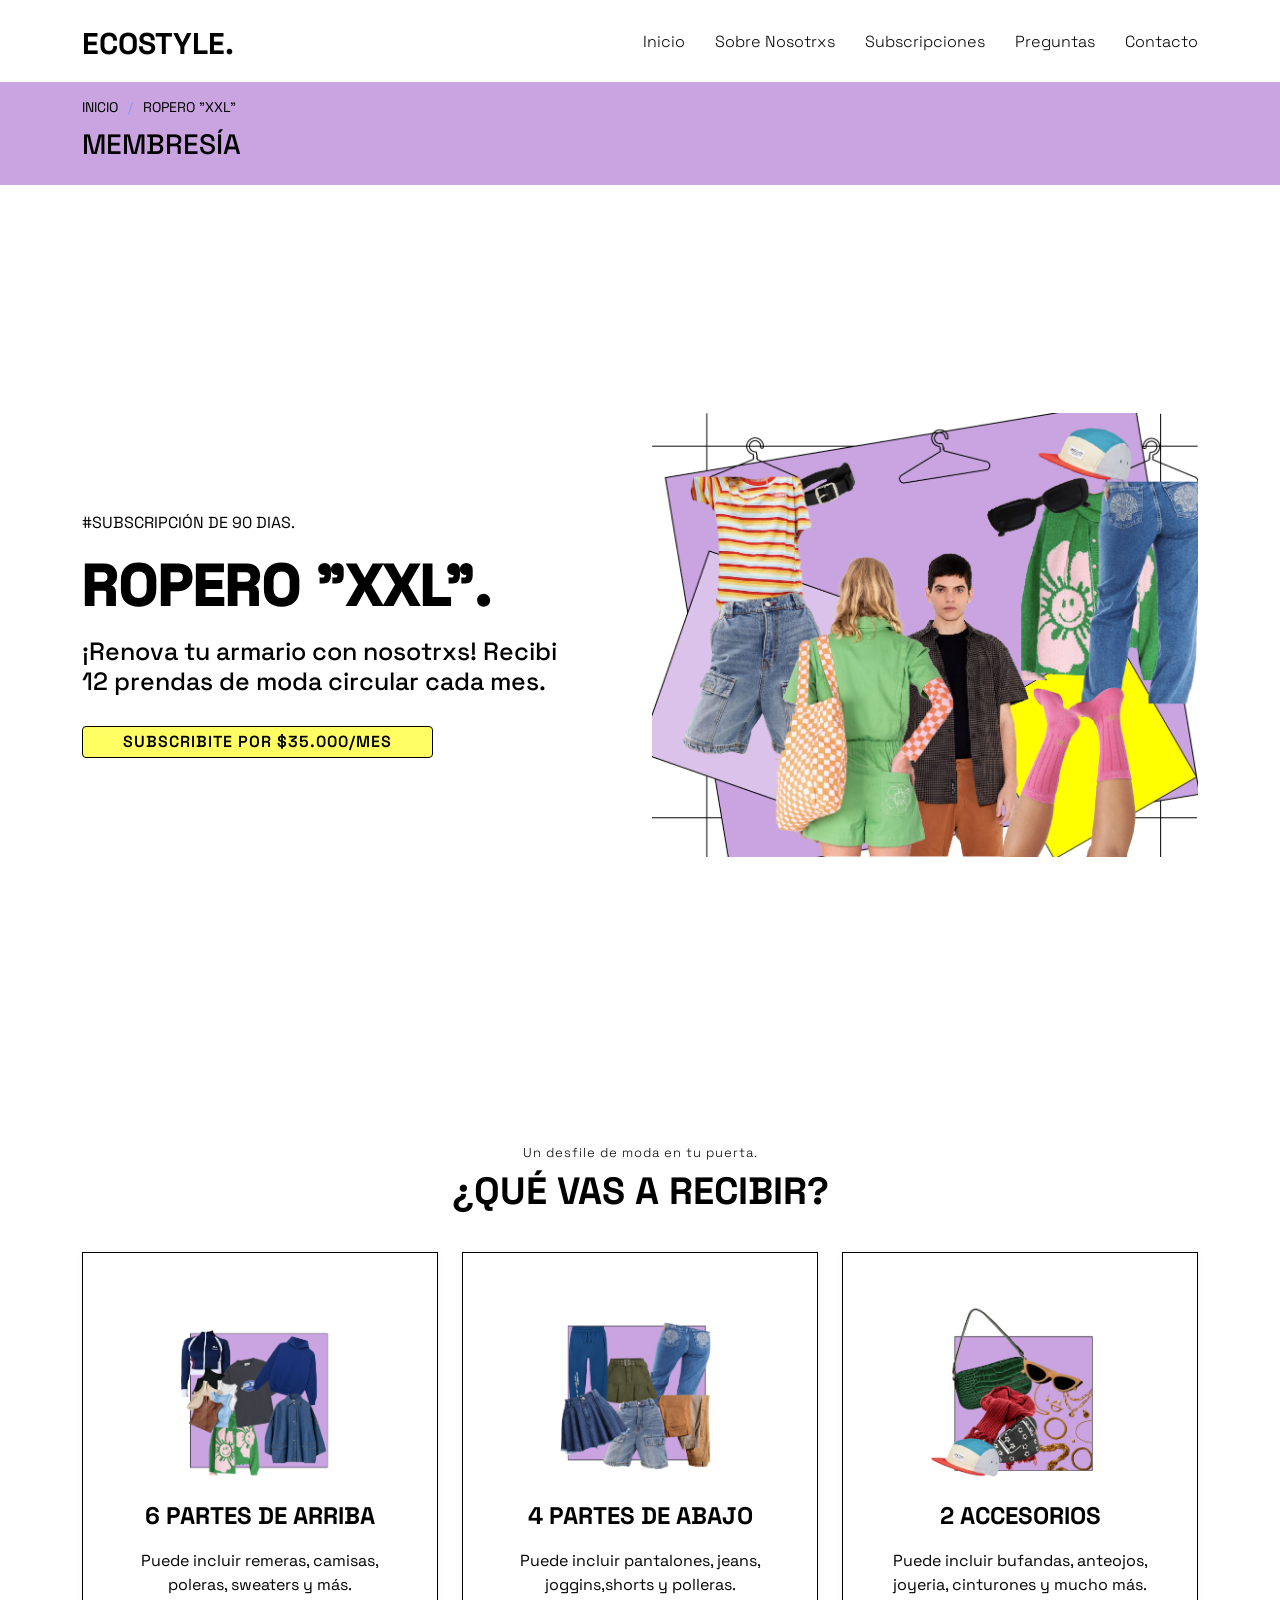
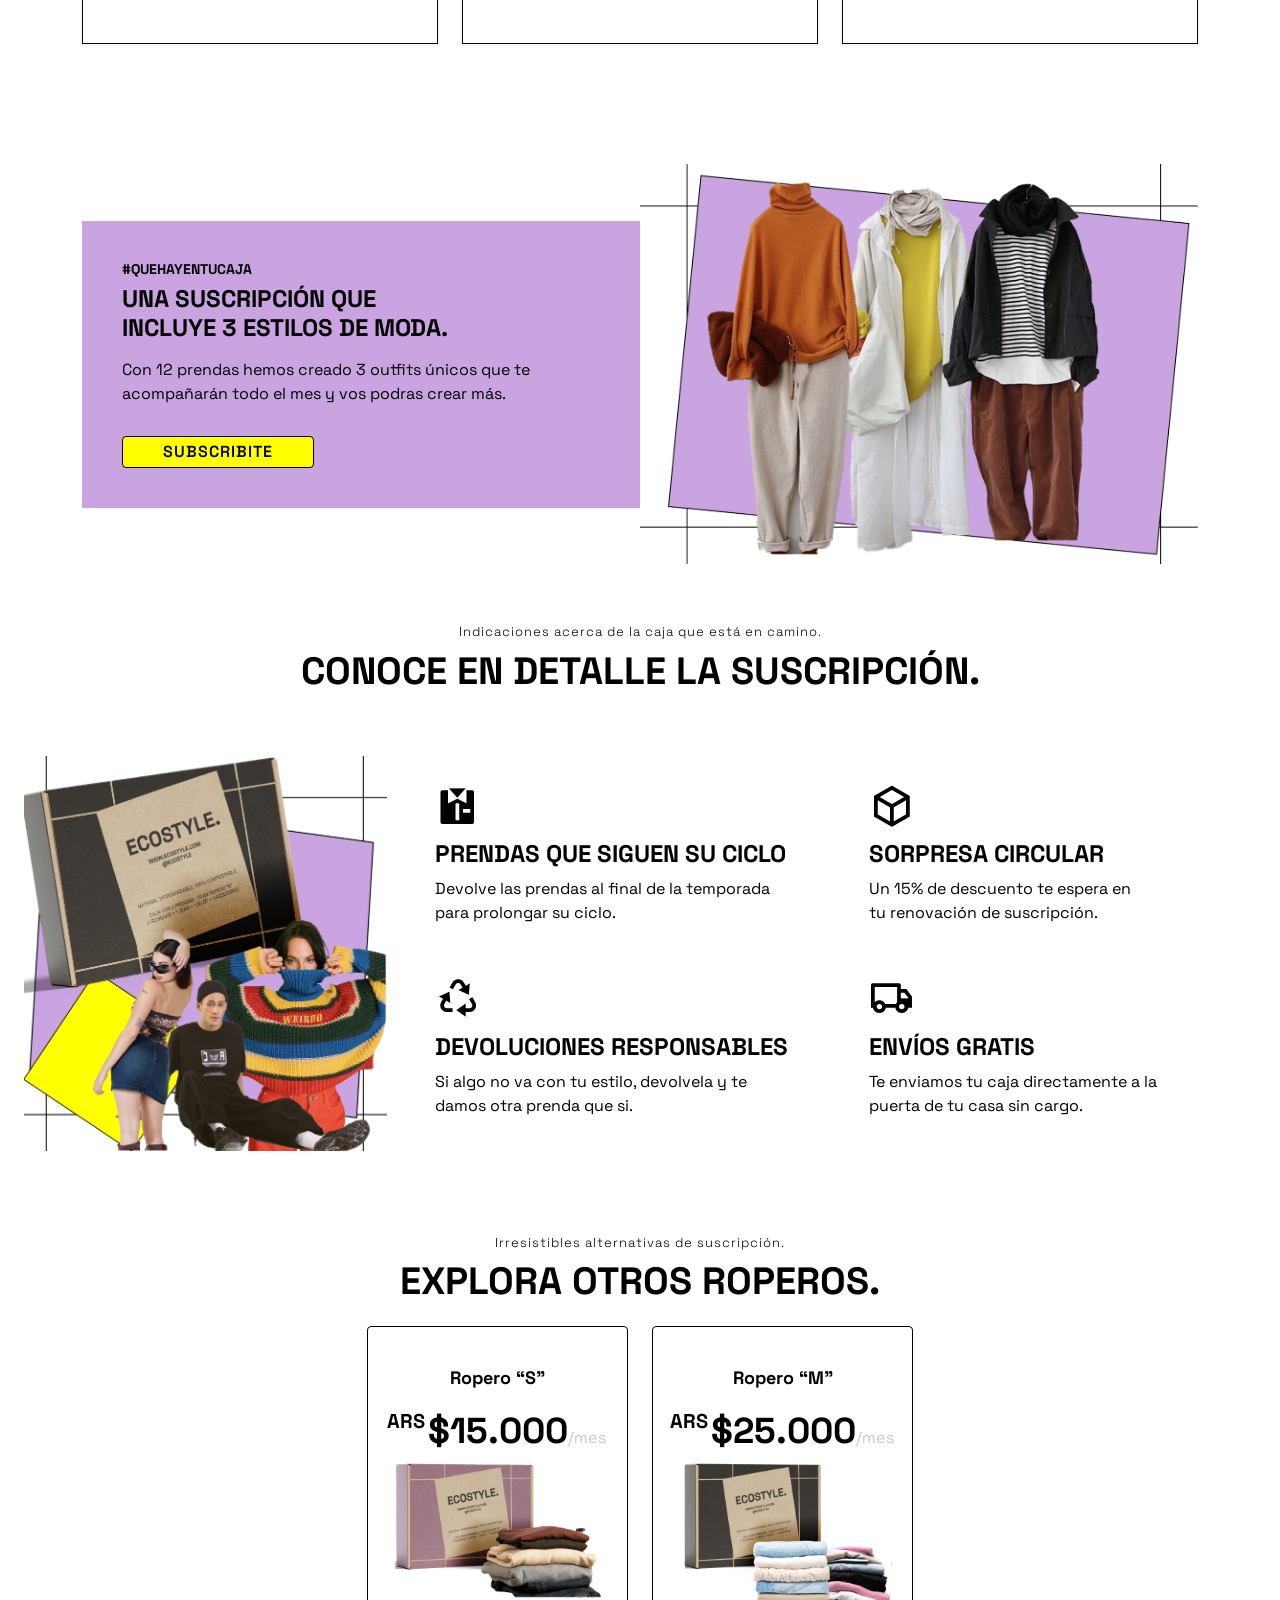
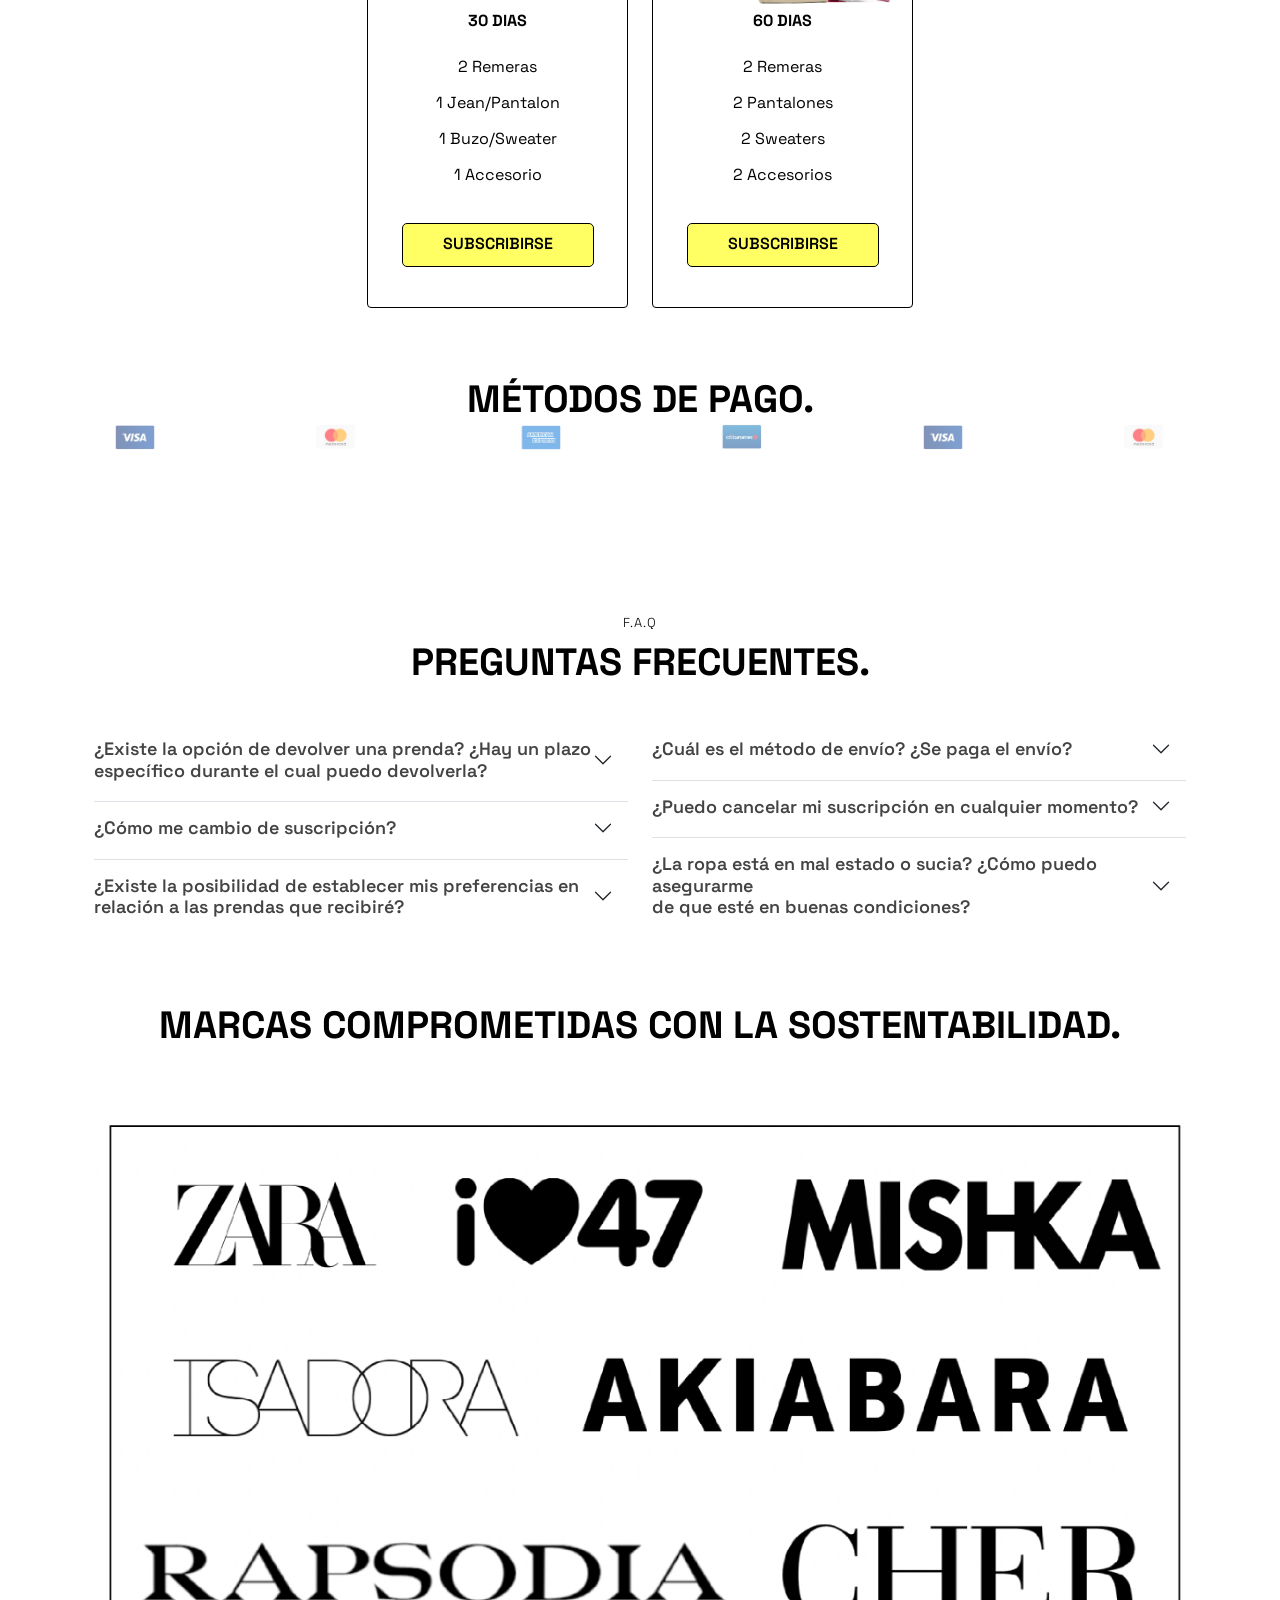
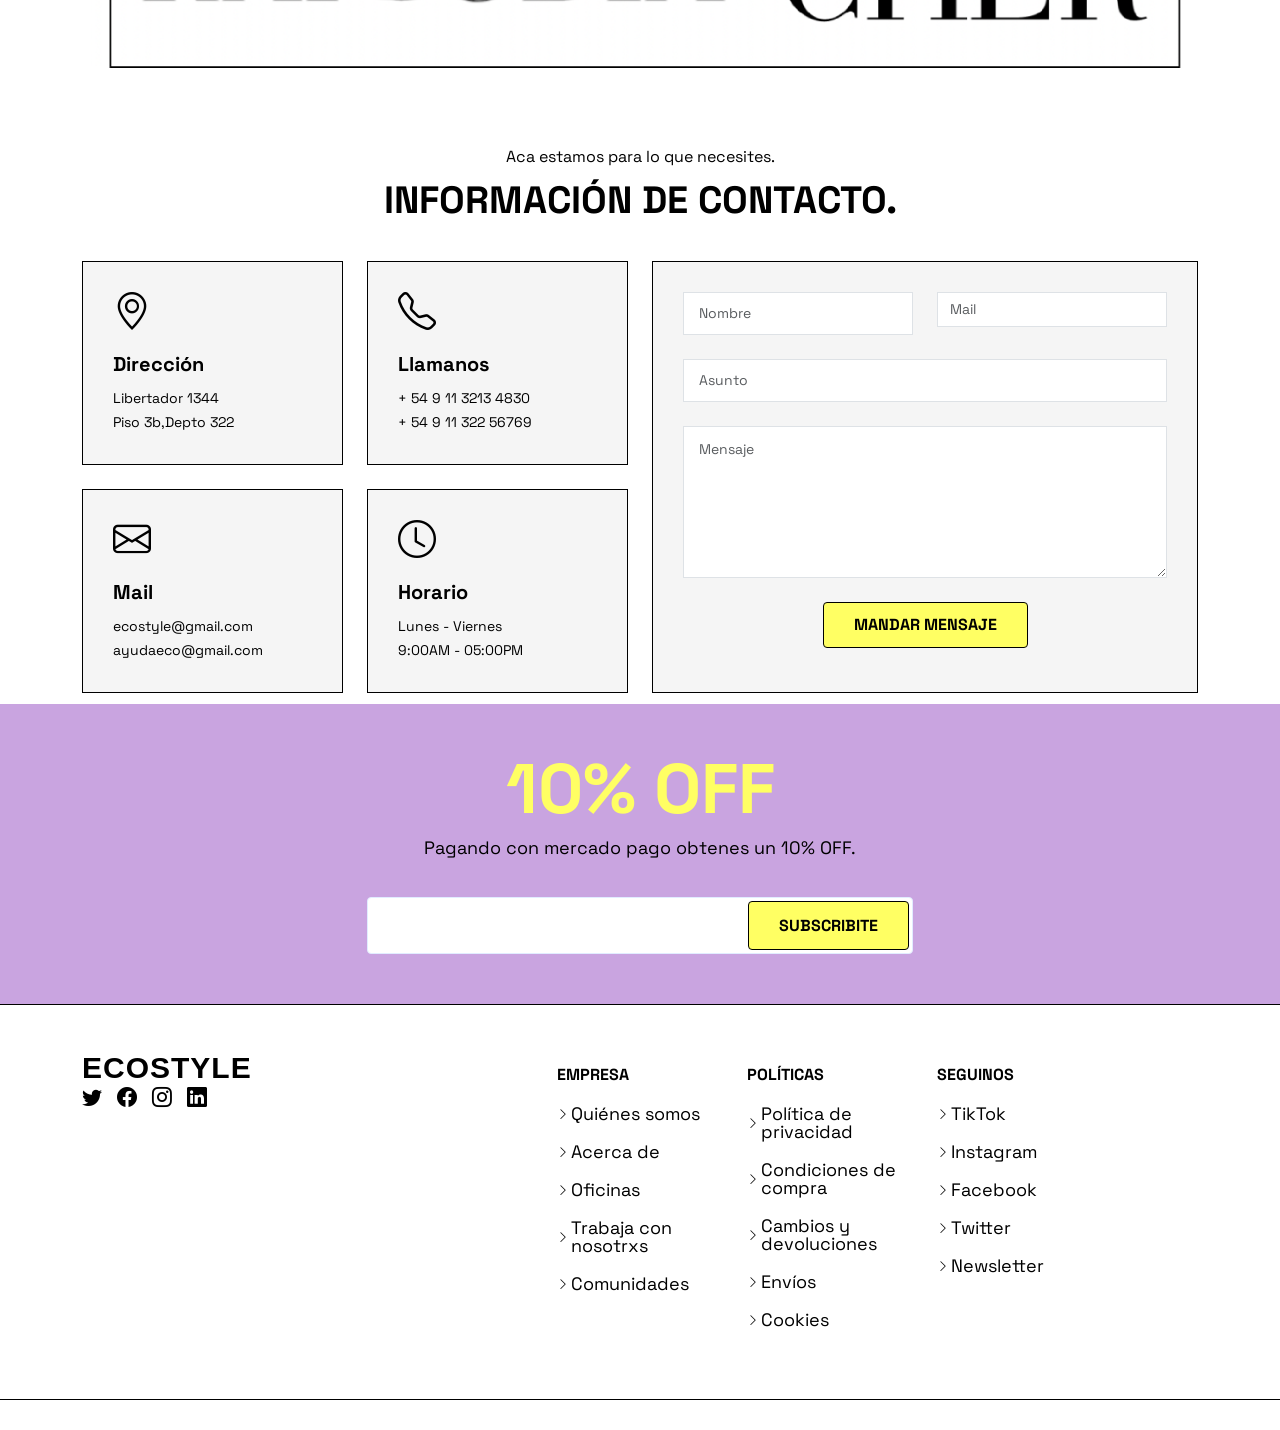
==== commit e11e44b8: "nuevoo ahahhaah" ====
--- a/blog.html
+++ b/blog.html
@@ -159,7 +159,7 @@
           <div class="col-lg-6 d-flex flex-column justify-content-center" data-aos="fade-up" data-aos-delay="200">
             <div class="content">
               <h3>#QUEHAYENTUCAJA</h3>
-              <h2>UNA SUSCRIPCIÓN QUE <BR> INCLUYE 3 ESTILOS DE MODA </h2>
+              <h2>UNA SUSCRIPCIÓN QUE <BR> INCLUYE 3 ESTILOS DE MODA. </h2>
               <p> Con 12 prendas hemos creado 3 outfits únicos que te <BR> acompañarán todo el mes y vos podras crear más.
               </p>
               <div class="text-center text-lg-start">
@@ -183,9 +183,10 @@
 
 
   <!-- Feature Icons  -->
-        <div class="row feature-icons" data-aos="fade-up">
-          <h2>Indicaciones acerca de la caja que está en camino.</h2>
-          <h3>Conoce en detalle la suscripción. </h3>
+  <header class="section-header">
+    <h2>Indicaciones acerca de la caja que está en camino.</h2>
+    <p>Conoce en detalle la suscripción.</p>
+  </header>
 
           <div class="row">
 
@@ -196,8 +197,8 @@
             <div class="col-xl-8 d-flex content">
               <div class="row align-self-center gy-4">
 
-                <div class="col-md-6 icon-box" data-aos="fade-up">
-                  <i class="ri-line-chart-line"></i>
+                <div class="col-md-6" data-aos="fade-up">
+                  <i class="ri-shirt-fill newicon"></i>
                   <div>
                     <h4><strong>PRENDAS QUE SIGUEN SU CICLO</strong></h4>
                     <p>Devolve las prendas al final de la temporada <BR> para prolongar su ciclo.</p>
@@ -205,7 +206,7 @@
                 </div>
 
                 <div class="col-md-6 icon-box" data-aos="fade-up" data-aos-delay="100">
-                  <i class="ri-stack-line"></i>
+                  <i class="ri-box-3-line newicon"></i>
                   <div>
                     <h4><strong>SORPRESA CIRCULAR</strong></h4>
                     <p>Un 15% de descuento te espera en <BR> tu renovación de suscripción.</p>
@@ -213,7 +214,7 @@
                 </div>
 
                 <div class="col-md-6 icon-box" data-aos="fade-up" data-aos-delay="200">
-                  <i class="ri-brush-4-line"></i>
+                  <i class="ri-recycle-line newicon"></i>
                   <div>
                     <h4><strong>DEVOLUCIONES RESPONSABLES</strong></h4>
                     <p>Si algo no va con tu estilo, devolvela y te <BR> damos otra prenda que si. </p>
@@ -221,7 +222,7 @@
                 </div>
 
                 <div class="col-md-6 icon-box" data-aos="fade-up" data-aos-delay="300">
-                  <i class="ri-magic-line"></i>
+                  <i class="ri-truck-line newicon"></i>
                   <div>
                     <h4><strong>ENVÍOS GRATIS</strong></h4>
                     <p>Te enviamos tu caja directamente a la <BR> puerta de tu casa sin cargo.</p>
@@ -293,8 +294,8 @@
       <div class="container" data-aos="fade-up">
 
         <header class="section-header">
-          <h3> MÉTODOS DE PAGO.</h3>
-
+          <h2></h2>
+          <p>MÉTODOS DE PAGO.</p>
         <div class="clients-slider swiper">
           <div class="swiper-wrapper align-items-center">
             <div class="swiper-slide"><img src="assets/img/clients/client-10.png" class="img-fluid" alt=""></div>
@@ -414,12 +415,38 @@
     
         </section><!-- End F.A.Q Section -->
     
-
+ <!-- ======= About Section -->
+ <section id="about" class="about nopadding">
+
+ <!--  <div class="container" data-aos="fade-up">
+    <div class="row gx-0">
+
+      <div class="col-lg-6 d-flex flex-column justify-content-center" data-aos="fade-up" data-aos-delay="200" color="#ffff">
+        <div class="content"> -->
+          <header class="section-header nopadding">
+            <h2></h2>
+            <p>MARCAS COMPROMETIDAS CON LA SOSTENTABILIDAD.</p>
+
+            </a>
+          </div>
+        </div>
+      </div>
+
+      <div class="col-lg-12 d-flex align-items-center" data-aos="zoom-out" data-aos-delay="200">
+        <img src="assets/img/about22.jpg" class="img-fluid" alt="">
+      </div>
+
+    </div>
+  </div>
+
+</section>
+
+<!-- End About Section -->
 
   </main><!-- End #main -->
 
   <!-- ======= Contact Section ======= -->
-    <section id="contact" class="contact">
+    <section style="asd" id="contact" class="contact generalsection">
 
       <div class="container" data-aos="fade-up">
 
--- a/assets/css/style.css
+++ b/assets/css/style.css
@@ -82,10 +82,10 @@
 --------------------------------------------------------------*/
 .breadcrumbs {
   padding: 15px 0;
-  background: #012970;
+  background: #C9A4E0;
   min-height: 40px;
   margin-top: 82px;
-  color: #fff;
+  color: #000000;
 }
 
 @media (max-width: 992px) {
@@ -109,7 +109,7 @@
 }
 
 .breadcrumbs ol a {
-  color: #fff;
+  color: #000000;
   transition: 0.3s;
 }
 
@@ -579,7 +579,7 @@
 # About
 --------------------------------------------------------------*/
 .about .content {
-  background-color: #f6f9ff;
+  background-color: #C9A4E0;
   padding: 40px;
 }
 
@@ -606,9 +606,10 @@
   padding: 15px 40px;
   border-radius: 4px;
   transition: 0.5s;
-  color: #fff;
-  background: #000000;
- box-shadow: 0px 5px 25px rgba(65, 84, 241, 0.3); --> 
+  color: #000000;
+  background: #FFFF00;
+  border: 1px solid #000000;
+
 }
 
 .about .btn-read-more span {
@@ -992,7 +993,6 @@
   padding: 40px 20px;
   background: #fff;
   text-align: center;
-  box-shadow: 0px 0 30px rgba(1, 41, 112, 0.08);
   border-radius: 4px;
   position: relative;
   overflow: hidden;
@@ -1031,7 +1031,7 @@
 }
 
 .pricing img {
-  padding: 30px 40px;
+  padding: 0px 0px;
 }
 
 .pricing ul {
@@ -2451,4 +2451,18 @@
   text-align: center;
   font-size: 13px;
   color: #000000;
-}+}
+
+ .nopadding { 
+  padding: 0;
+  margin-bottom: -26px;
+}
+
+.generalsection {
+  padding: 10px;
+    margin-top: -141px;
+}
+
+.newicon{
+  font-size: 45px;
+}
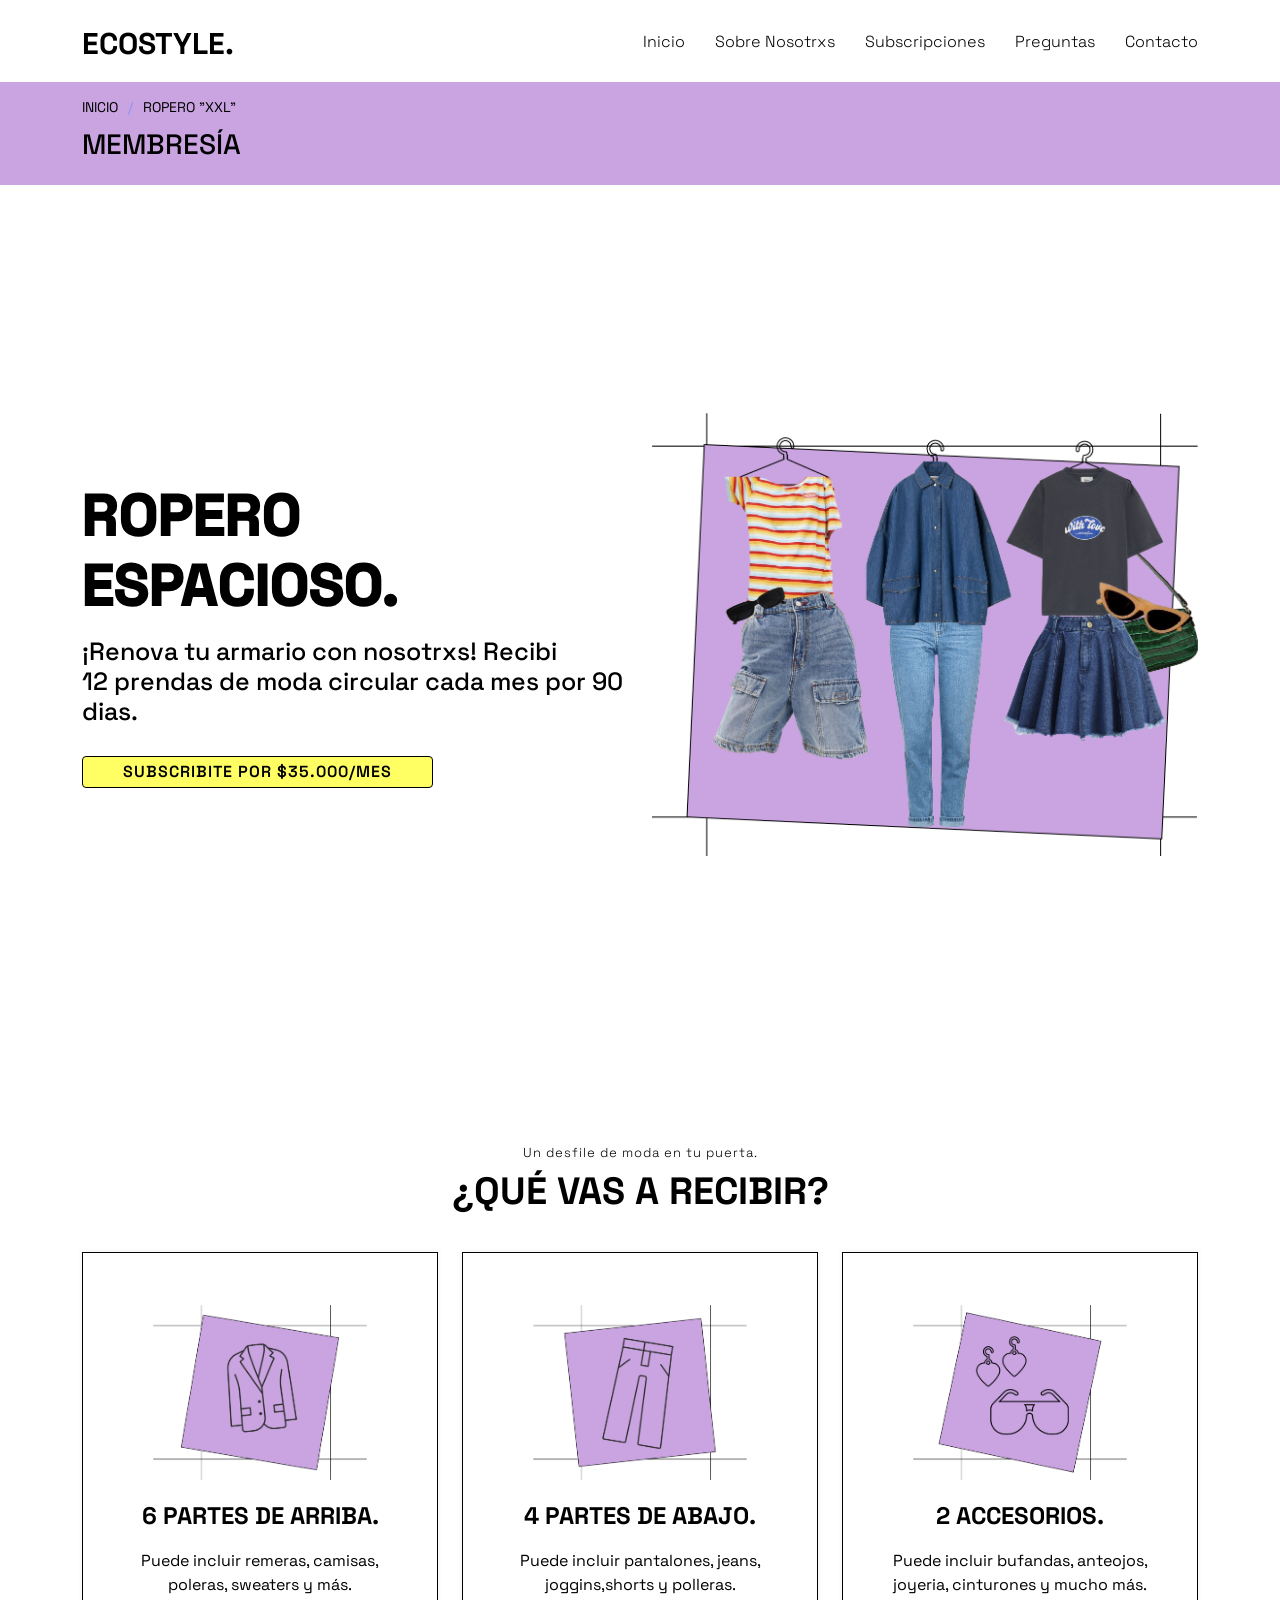
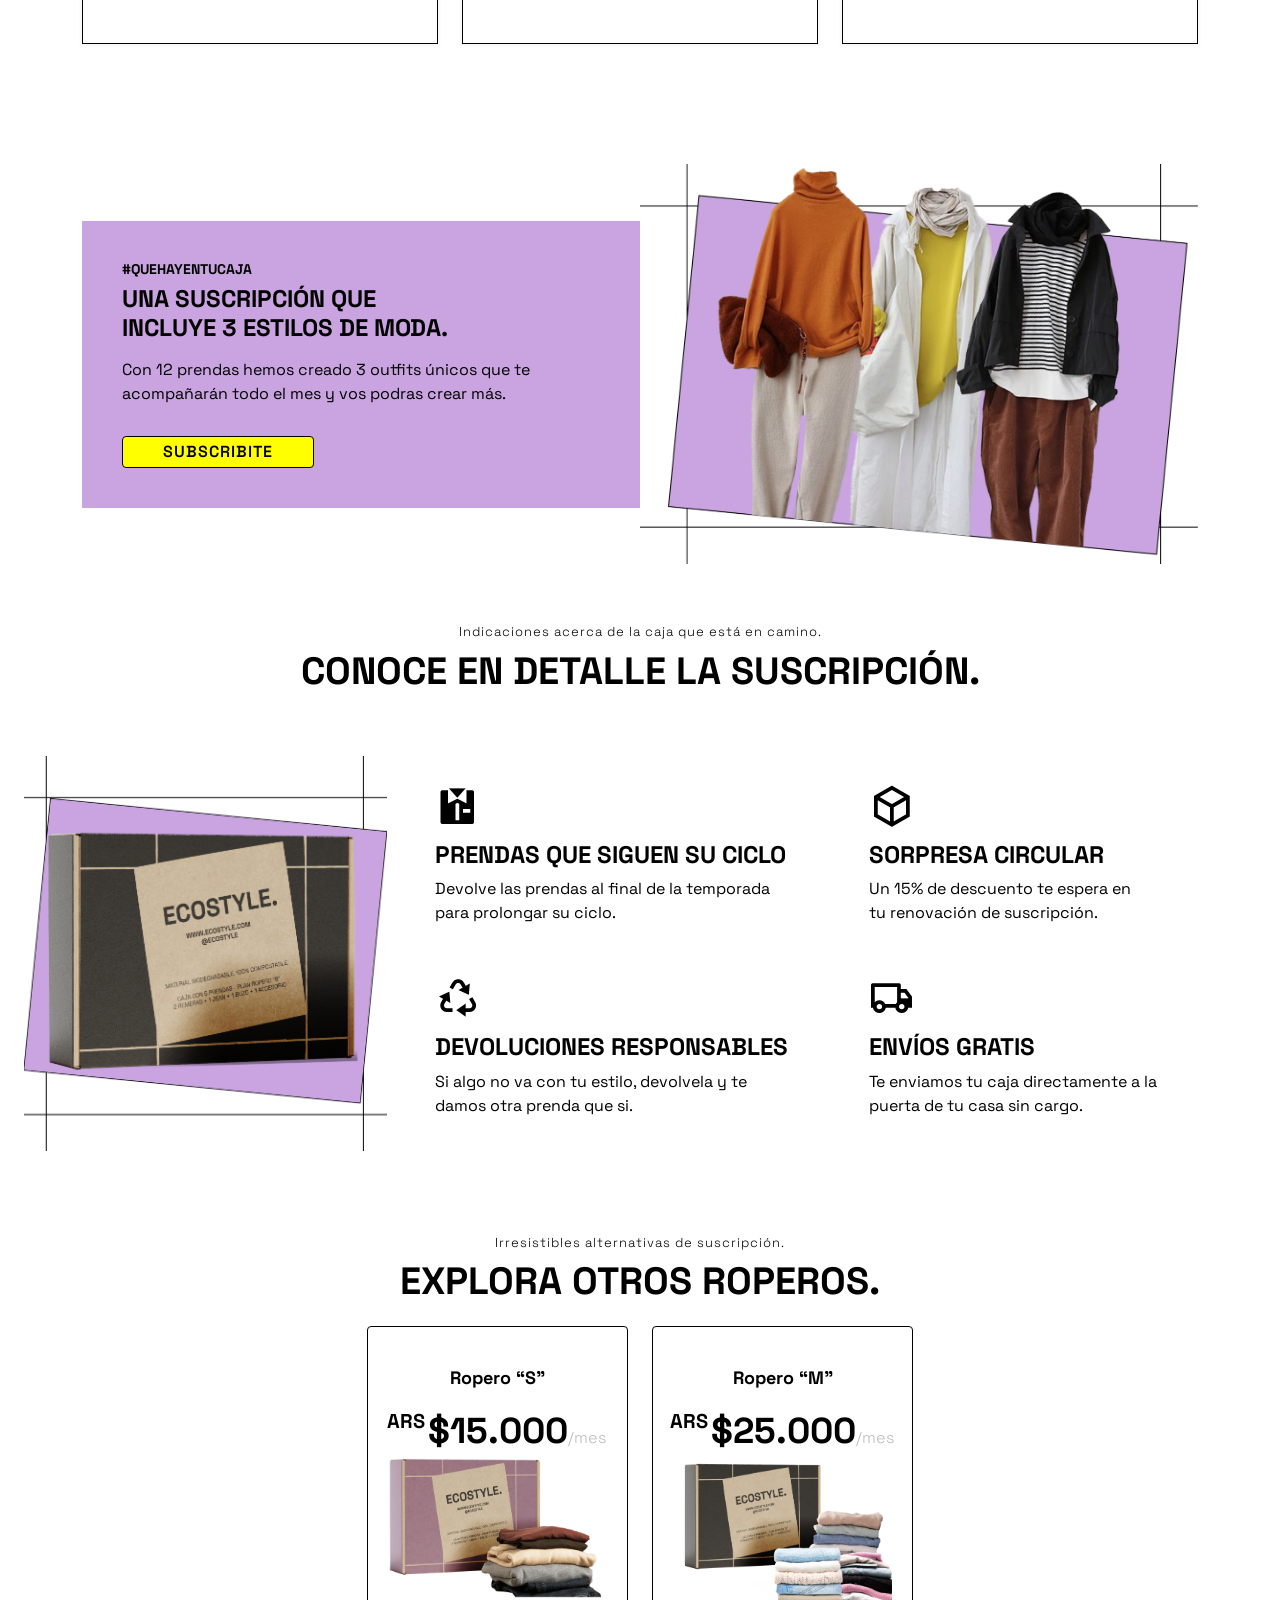
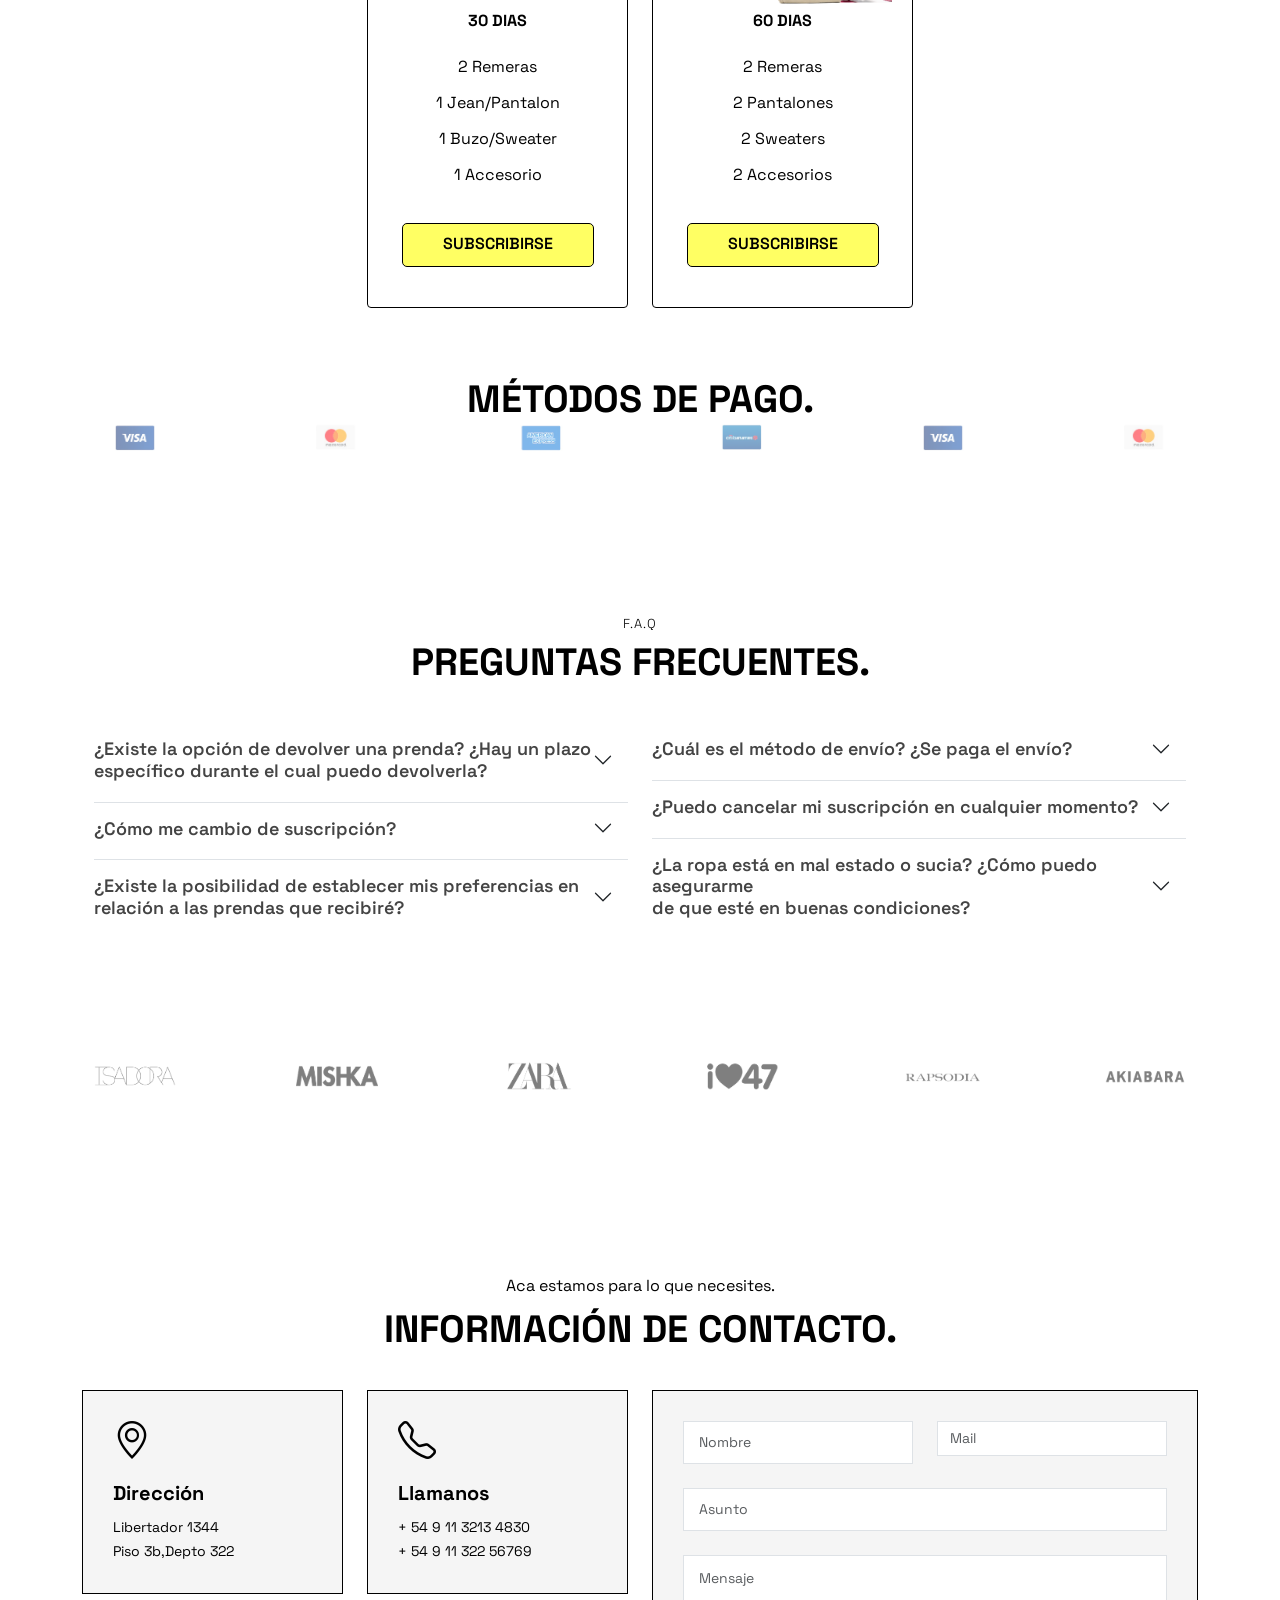
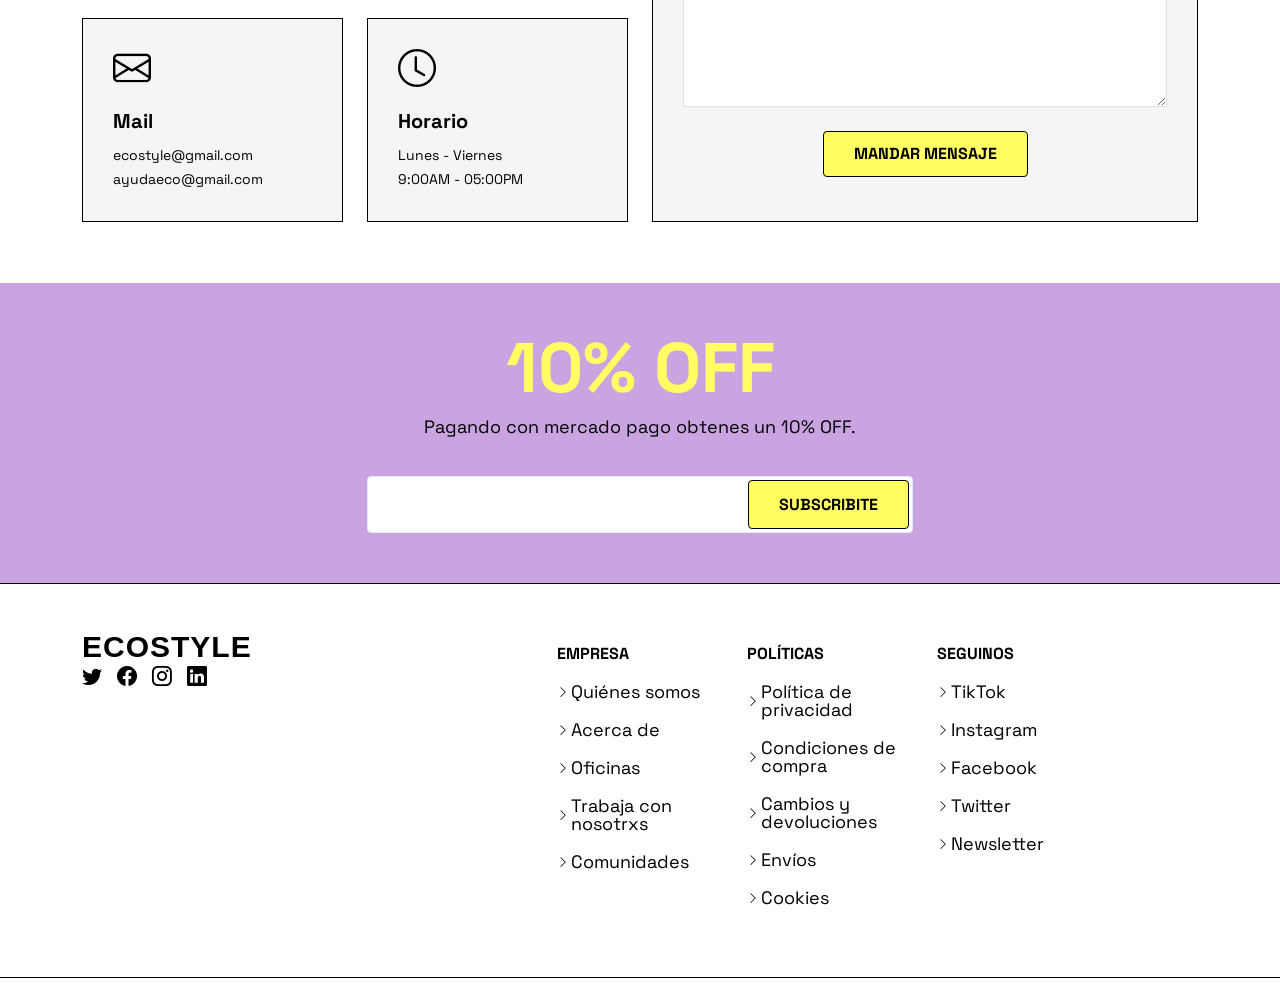
==== commit b462fade: "basta ya termine" ====
--- a/blog.html
+++ b/blog.html
@@ -52,11 +52,11 @@
 
       <nav id="navbar" class="navbar">
         <ul>
-          <li><a class="nav-link scrollto active" href="#hero">Inicio</a></li>
-          <li><a class="nav-link scrollto" href="#about">Sobre Nosotrxs</a></li>
-          <li><a class="nav-link scrollto" href="#services">Subscripciones</a></li>
-          <li><a class="nav-link scrollto" href="#portfolio">Preguntas</a></li>
-          <li><a class="nav-link scrollto" href="#team">Contacto</a></li>
+          <li><a class="nav-link scrollto active" href="index.html">Inicio</a></li>
+          <li><a class="nav-link scrollto" href="index.htlm">Sobre Nosotrxs</a></li>
+          <li><a class="nav-link scrollto" href="index.html">Subscripciones</a></li>
+          <li><a class="nav-link scrollto" href="index.html">Preguntas</a></li>
+          <li><a class="nav-link scrollto" href="index.html">Contacto</a></li>
       
             </ul>
           </li>
@@ -88,9 +88,8 @@
     <div class="container">
       <div class="row">
         <div class="col-lg-6 d-flex flex-column justify-content-center">
-          <p data-aos="fade-up">#SUBSCRIPCIÓN DE 90 DIAS.</p>
-          <h1 data-aos="fade-up">ROPERO "XXL".</h1>
-          <h2 data-aos="fade-up" data-aos-delay="400">¡Renova tu armario con nosotrxs! Recibi <BR> 12 prendas de moda circular cada mes.</h2>
+          <h1 data-aos="fade-up">ROPERO ESPACIOSO.</h1>
+          <h2 data-aos="fade-up" data-aos-delay="400">¡Renova tu armario con nosotrxs! Recibi <BR> 12 prendas de moda circular cada mes por 90 dias.</h2>
           <div data-aos="fade-up" data-aos-delay="600">
             <div class="text-center text-lg-start">
               <a href="#about" class="btn-get-started scrollto d-inline-flex align-items-center justify-content-center align-self-center">
@@ -123,7 +122,7 @@
         <div class="col-lg-4" data-aos="fade-up" data-aos-delay="200">
           <div class="box">
             <img src="assets/img/values-4.png" class="img-fluid" alt="">
-            <h3>6 partes de arriba </h3>
+            <h3>6 partes de arriba. </h3>
             <p>Puede incluir remeras, camisas, <BR> poleras, sweaters y más.</p>
           </div>
         </div>
@@ -131,7 +130,7 @@
         <div class="col-lg-4 mt-4 mt-lg-0" data-aos="fade-up" data-aos-delay="400">
           <div class="box">
             <img src="assets/img/values-5.png" class="img-fluid" alt="">
-            <h3>4 partes de abajo</h3>
+            <h3>4 partes de abajo.</h3>
             <p> Puede incluir pantalones, jeans,<BR> joggins,shorts y polleras.</p>
           </div>
         </div>
@@ -139,7 +138,7 @@
         <div class="col-lg-4 mt-4 mt-lg-0" data-aos="fade-up" data-aos-delay="600">
           <div class="box">
             <img src="assets/img/values-6.png" class="img-fluid" alt="">
-            <h3>2 accesorios</h3>
+            <h3>2 accesorios.</h3>
             <p>Puede incluir bufandas, anteojos, joyeria, cinturones y mucho más.</p>
           </div>
         </div>
@@ -163,7 +162,7 @@
               <p> Con 12 prendas hemos creado 3 outfits únicos que te <BR> acompañarán todo el mes y vos podras crear más.
               </p>
               <div class="text-center text-lg-start">
-                <a href="#" class="btn-read-more d-inline-flex align-items-center justify-content-center align-self-center">
+                <a href="index.html" class="btn-read-more d-inline-flex align-items-center justify-content-center align-self-center">
                   <span>SUBSCRIBITE</span>
                 </a>
               </div>
@@ -263,7 +262,7 @@
                 <li>1 Buzo/Sweater</li>
                 <li>1 Accesorio</li>
               </ul>
-              <a href="#" class="btn-buy">SUBSCRIBIRSE</a>
+              <a href="index.html" class="btn-buy">SUBSCRIBIRSE</a>
             
             </div>
           </div>
@@ -283,7 +282,7 @@
                 <li>2 Sweaters</li>
                 <li>2 Accesorios</li>
               </ul>
-              <a href="#" class="btn-buy">SUBSCRIBIRSE</a>
+              <a href="index.html" class="btn-buy">SUBSCRIBIRSE</a>
             </div>
           </div>
 
@@ -415,29 +414,24 @@
     
         </section><!-- End F.A.Q Section -->
     
- <!-- ======= About Section -->
- <section id="about" class="about nopadding">
-
- <!--  <div class="container" data-aos="fade-up">
-    <div class="row gx-0">
-
-      <div class="col-lg-6 d-flex flex-column justify-content-center" data-aos="fade-up" data-aos-delay="200" color="#ffff">
-        <div class="content"> -->
-          <header class="section-header nopadding">
-            <h2></h2>
-            <p>MARCAS COMPROMETIDAS CON LA SOSTENTABILIDAD.</p>
-
-            </a>
-          </div>
-        </div>
-      </div>
-
-      <div class="col-lg-12 d-flex align-items-center" data-aos="zoom-out" data-aos-delay="200">
-        <img src="assets/img/about22.jpg" class="img-fluid" alt="">
-      </div>
-
+ <!-- ======= Clients Section ======= -->
+ <section id="clients" class="clients">
+
+  <div class="container" data-aos="fade-up">
+
+
+    <div class="clients-slider swiper">
+      <div class="swiper-wrapper align-items-center">
+        <div class="swiper-slide"><img src="assets/img/clients/client-1.png" class="img-fluid" alt=""></div>
+        <div class="swiper-slide"><img src="assets/img/clients/client-2.png" class="img-fluid" alt=""></div>
+        <div class="swiper-slide"><img src="assets/img/clients/client-3.png" class="img-fluid" alt=""></div>
+        <div class="swiper-slide"><img src="assets/img/clients/client-4.png" class="img-fluid" alt=""></div>
+        <div class="swiper-slide"><img src="assets/img/clients/client-5.png" class="img-fluid" alt=""></div>
+        <div class="swiper-slide"><img src="assets/img/clients/client-6.png" class="img-fluid" alt=""></div>
     </div>
   </div>
+
+</section><!-- End Clients Section -->
 
 </section>
 
--- a/assets/css/style.css
+++ b/assets/css/style.css
@@ -182,6 +182,7 @@
 .header.header-scrolled {
   background: #fff;
   padding: 15px 0;
+  border: 1px solid #000000;
   box-shadow: 0px 2px 20px rgba(1, 41, 112, 0.1);
 }
 
@@ -729,10 +730,7 @@
   transition: 0.3s;
 }
 
-.features .feature-box:hover i {
-  background: #000000;
-  color: #fff;
-  border: 1px solid #000000;
+
 }
 
 .features .feture-tabs {
@@ -2332,7 +2330,7 @@
 }
 
 .footer .footer-top {
-  background: rgb(255, 255, 255) /*-- url(../img/footer-bg.png) no-repeat right top;--*/
+  background: #000000
   background-size: contain;
   border-top: 1px solid #000;
   border-bottom: 1px solid #000000;
@@ -2458,10 +2456,6 @@
   margin-bottom: -26px;
 }
 
-.generalsection {
-  padding: 10px;
-    margin-top: -141px;
-}
 
 .newicon{
   font-size: 45px;
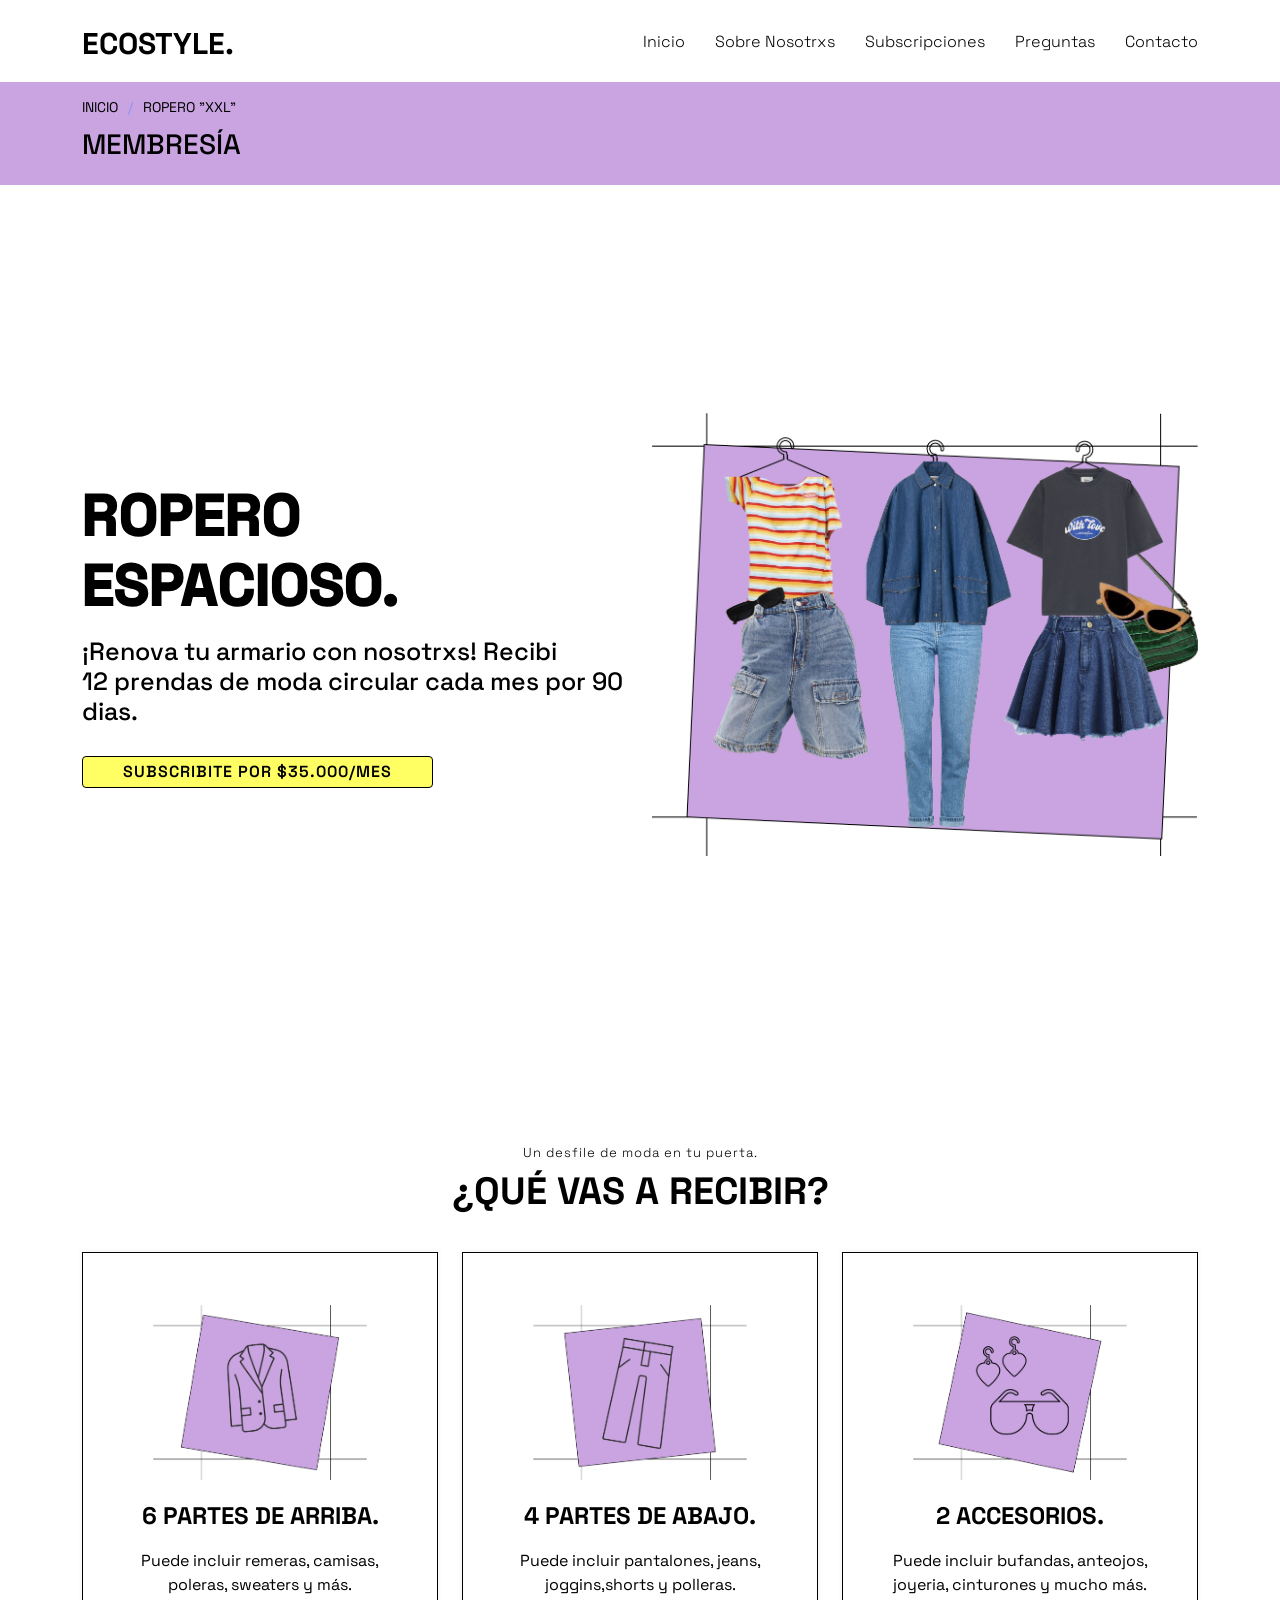
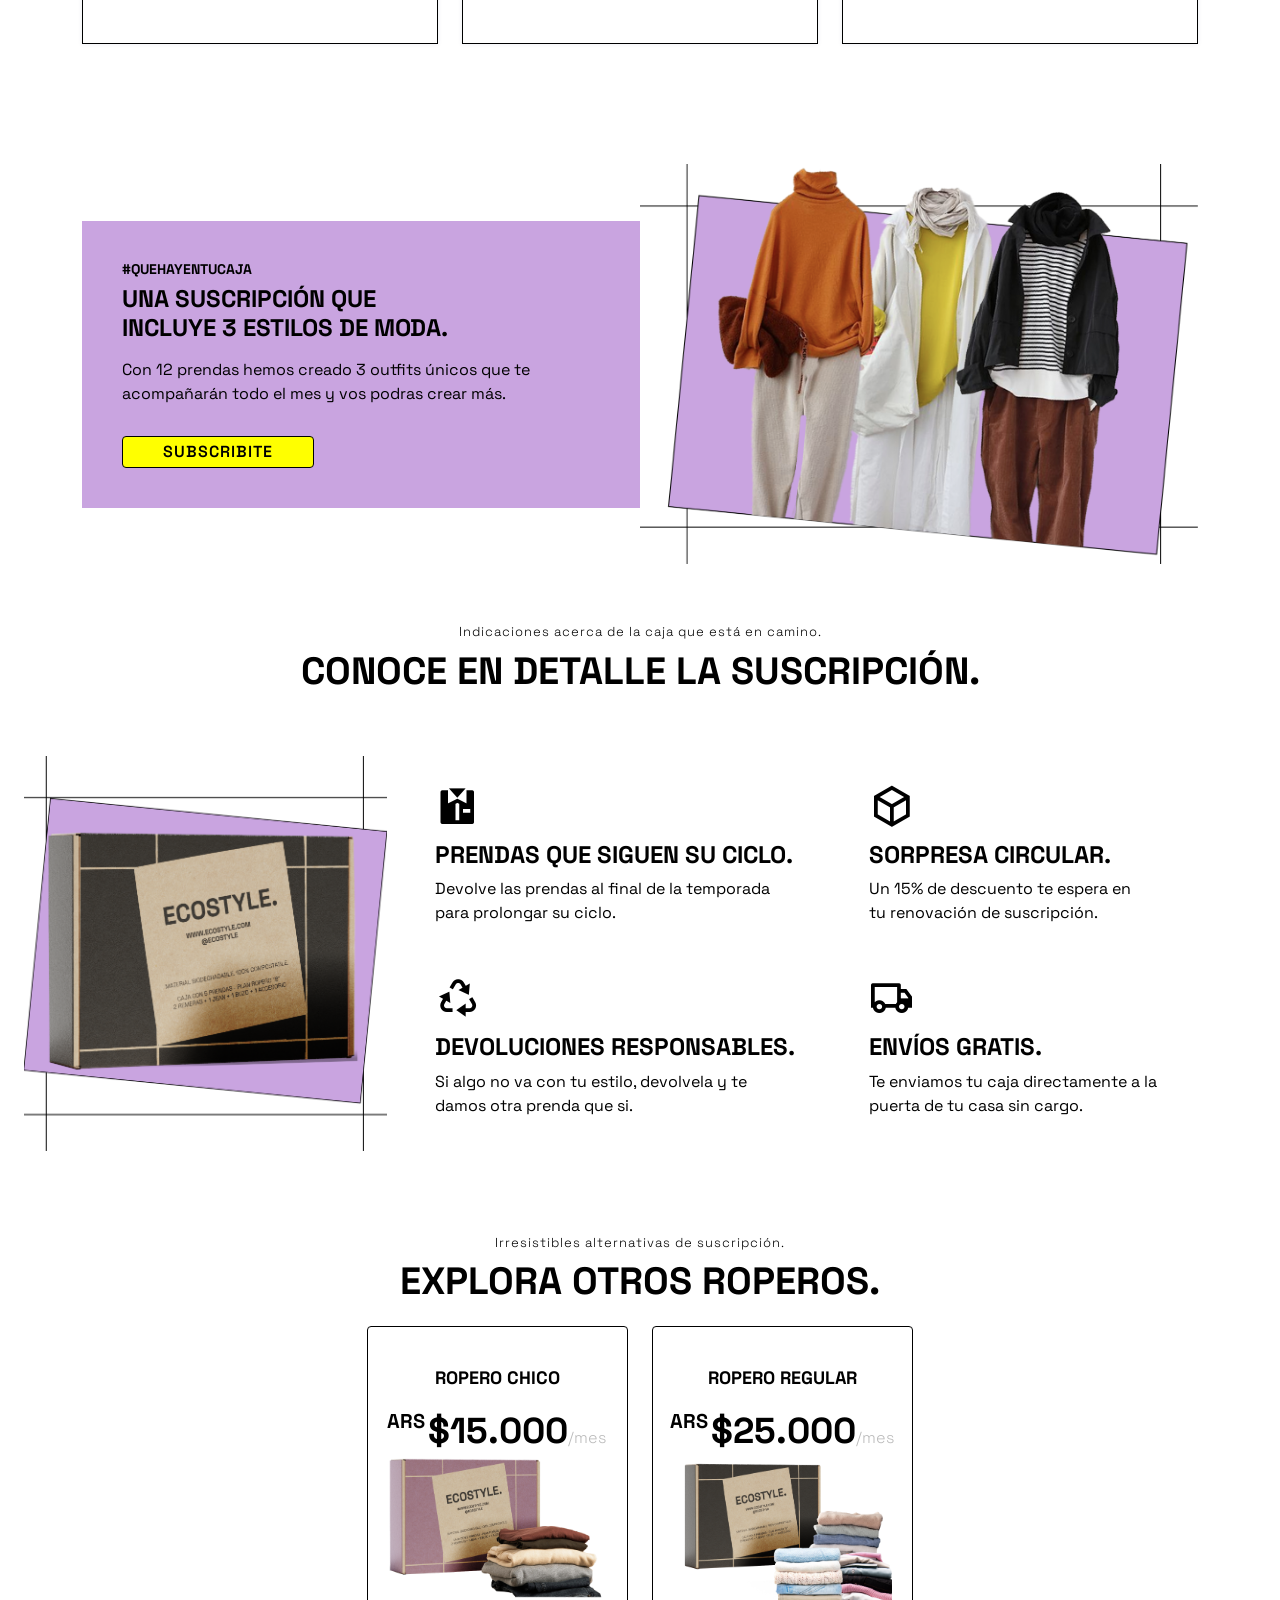
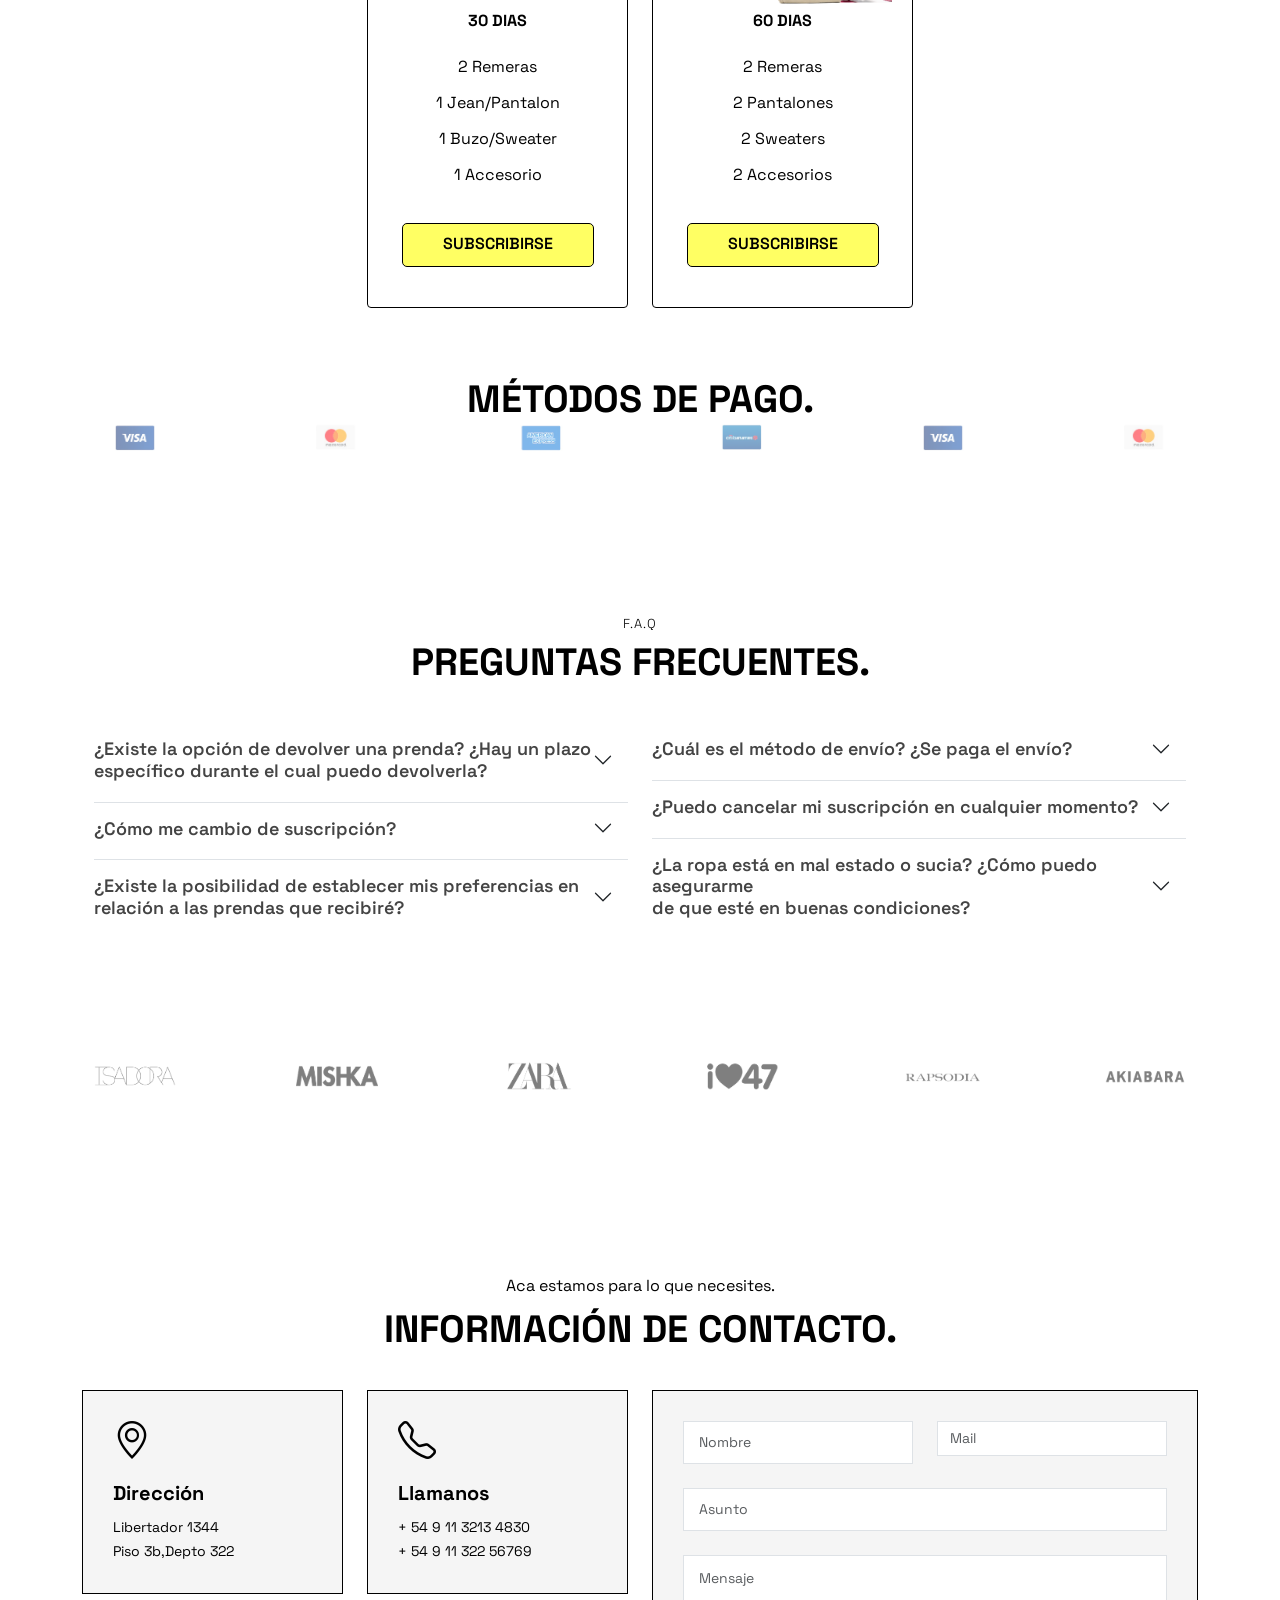
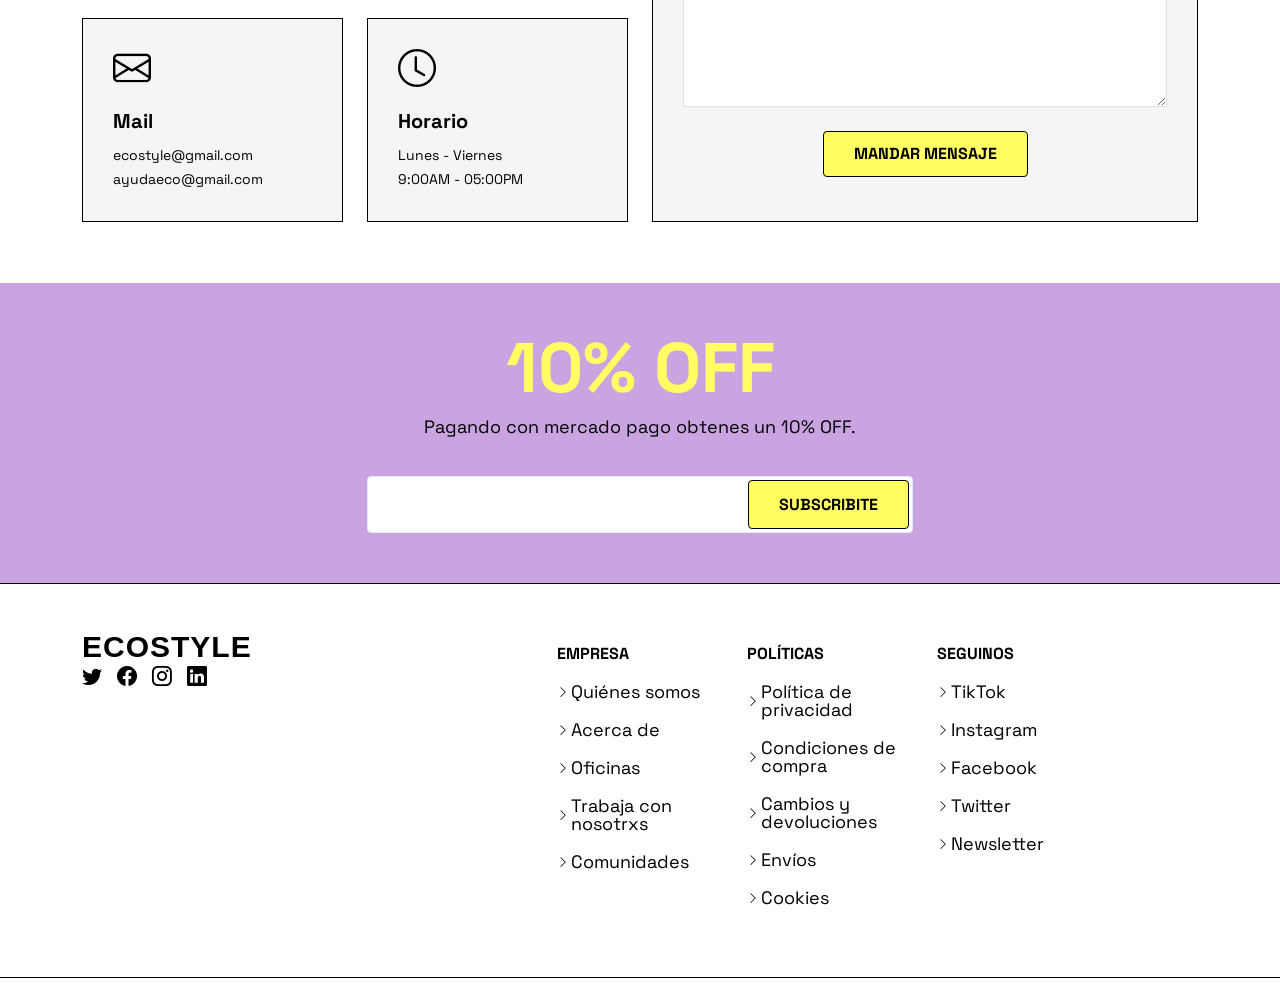
==== commit c94963b7: "CAMBIOS V44444" ====
--- a/blog.html
+++ b/blog.html
@@ -199,7 +199,7 @@
                 <div class="col-md-6" data-aos="fade-up">
                   <i class="ri-shirt-fill newicon"></i>
                   <div>
-                    <h4><strong>PRENDAS QUE SIGUEN SU CICLO</strong></h4>
+                    <h4><strong>PRENDAS QUE SIGUEN SU CICLO.</strong></h4>
                     <p>Devolve las prendas al final de la temporada <BR> para prolongar su ciclo.</p>
                   </div>
                 </div>
@@ -207,7 +207,7 @@
                 <div class="col-md-6 icon-box" data-aos="fade-up" data-aos-delay="100">
                   <i class="ri-box-3-line newicon"></i>
                   <div>
-                    <h4><strong>SORPRESA CIRCULAR</strong></h4>
+                    <h4><strong>SORPRESA CIRCULAR.</strong></h4>
                     <p>Un 15% de descuento te espera en <BR> tu renovación de suscripción.</p>
                   </div>
                 </div>
@@ -215,7 +215,7 @@
                 <div class="col-md-6 icon-box" data-aos="fade-up" data-aos-delay="200">
                   <i class="ri-recycle-line newicon"></i>
                   <div>
-                    <h4><strong>DEVOLUCIONES RESPONSABLES</strong></h4>
+                    <h4><strong>DEVOLUCIONES RESPONSABLES.</strong></h4>
                     <p>Si algo no va con tu estilo, devolvela y te <BR> damos otra prenda que si. </p>
                   </div>
                 </div>
@@ -223,7 +223,7 @@
                 <div class="col-md-6 icon-box" data-aos="fade-up" data-aos-delay="300">
                   <i class="ri-truck-line newicon"></i>
                   <div>
-                    <h4><strong>ENVÍOS GRATIS</strong></h4>
+                    <h4><strong>ENVÍOS GRATIS.</strong></h4>
                     <p>Te enviamos tu caja directamente a la <BR> puerta de tu casa sin cargo.</p>
                   </div>
 
@@ -251,7 +251,7 @@
 
           <div class="col-lg-3 col-md-6" data-aos="zoom-in" data-aos-delay="100">
      <div class="box" 
-             --> <h3 style="color: #00000;">Ropero “S”</h3>
+             --> <h3 style="color: #00000;">ROPERO CHICO</h3>
               <div class="price"><sup>ARS</sup>$15.000<span>/mes</span></div>
               <img src="assets/img/pricing-free.png" class="img-fluid" alt="">
               <ul>
@@ -270,7 +270,7 @@
 
           <div class="col-lg-3 col-md-6" data-aos="zoom-in" data-aos-delay="200">
             <div class="box">
-              <h3 style="color: #000000;">Ropero “M”</h3>
+              <h3 style="color: #000000;">ROPERO REGULAR</h3>
               <div class="price"><sup>ARS</sup>$25.000<span>/mes</span></div>
               <img src="assets/img/pricing-starter.png" class="img-fluid" alt="">
               <ul>
